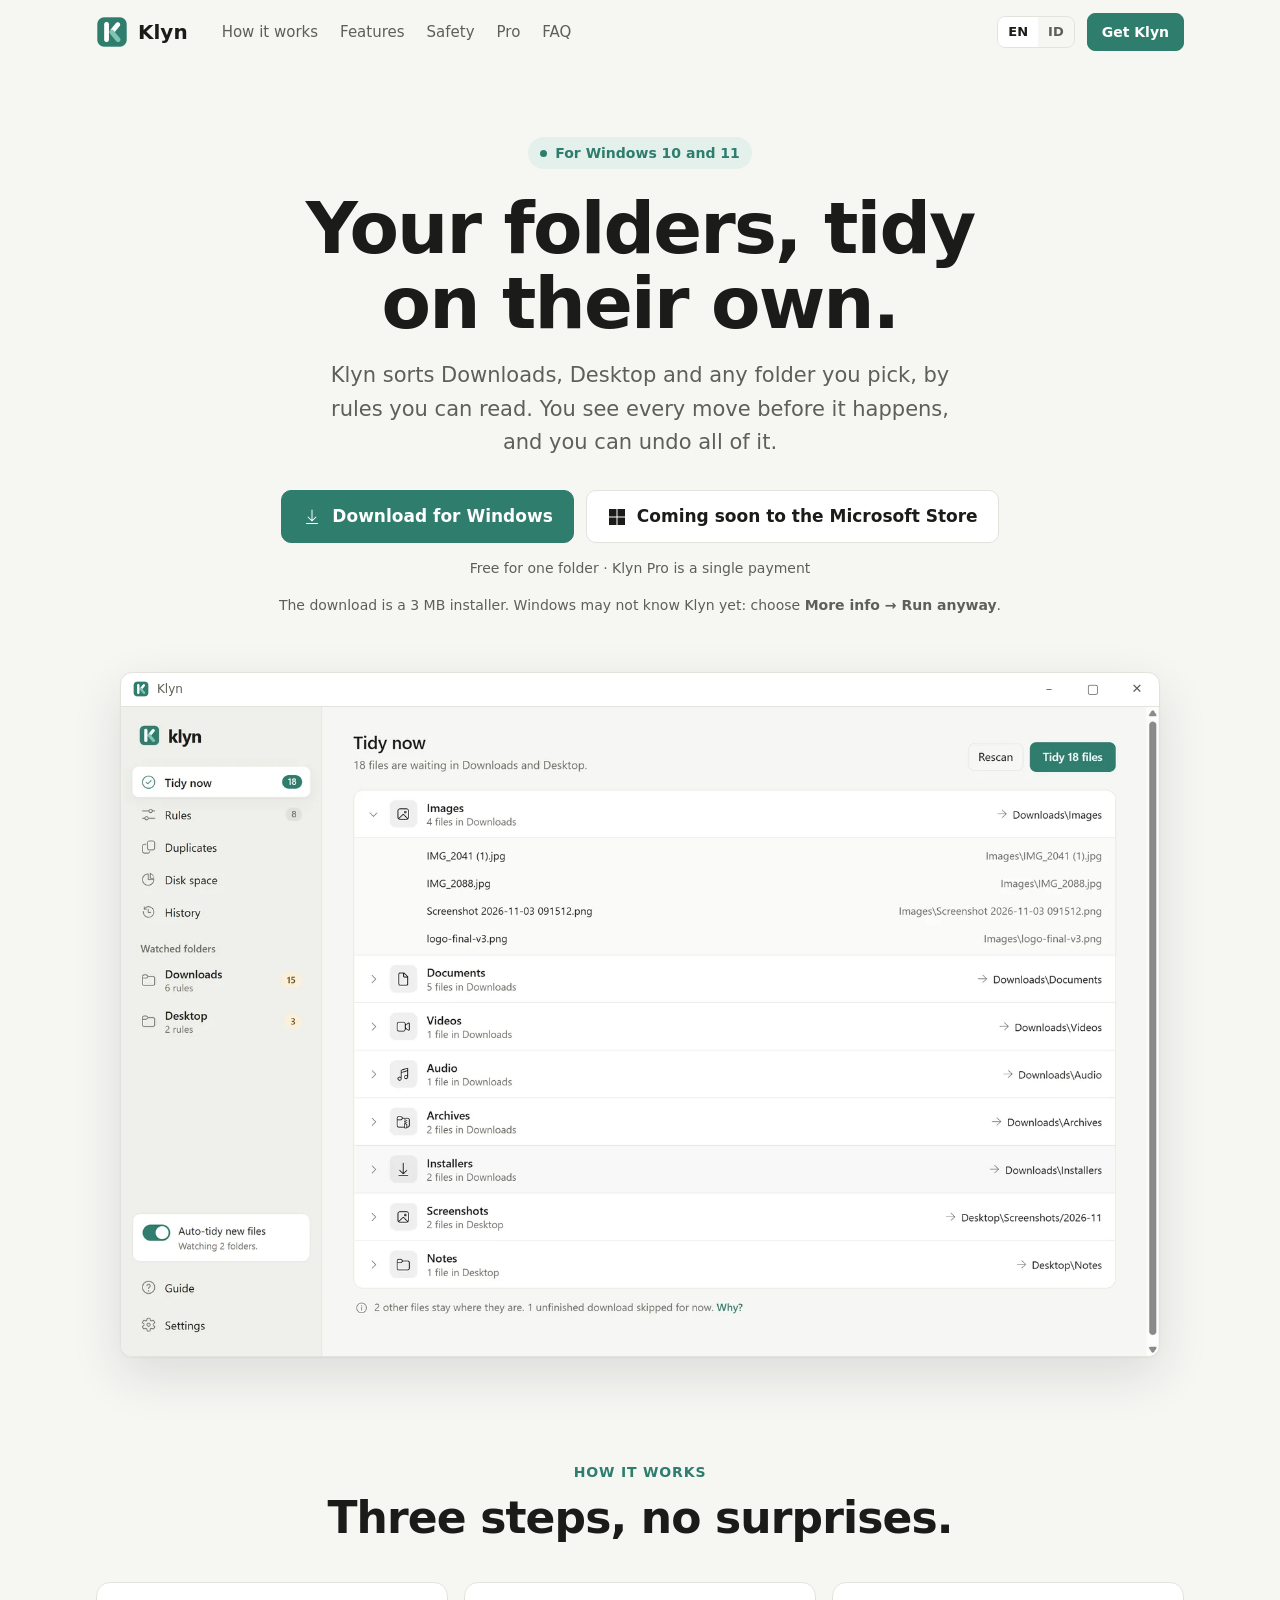
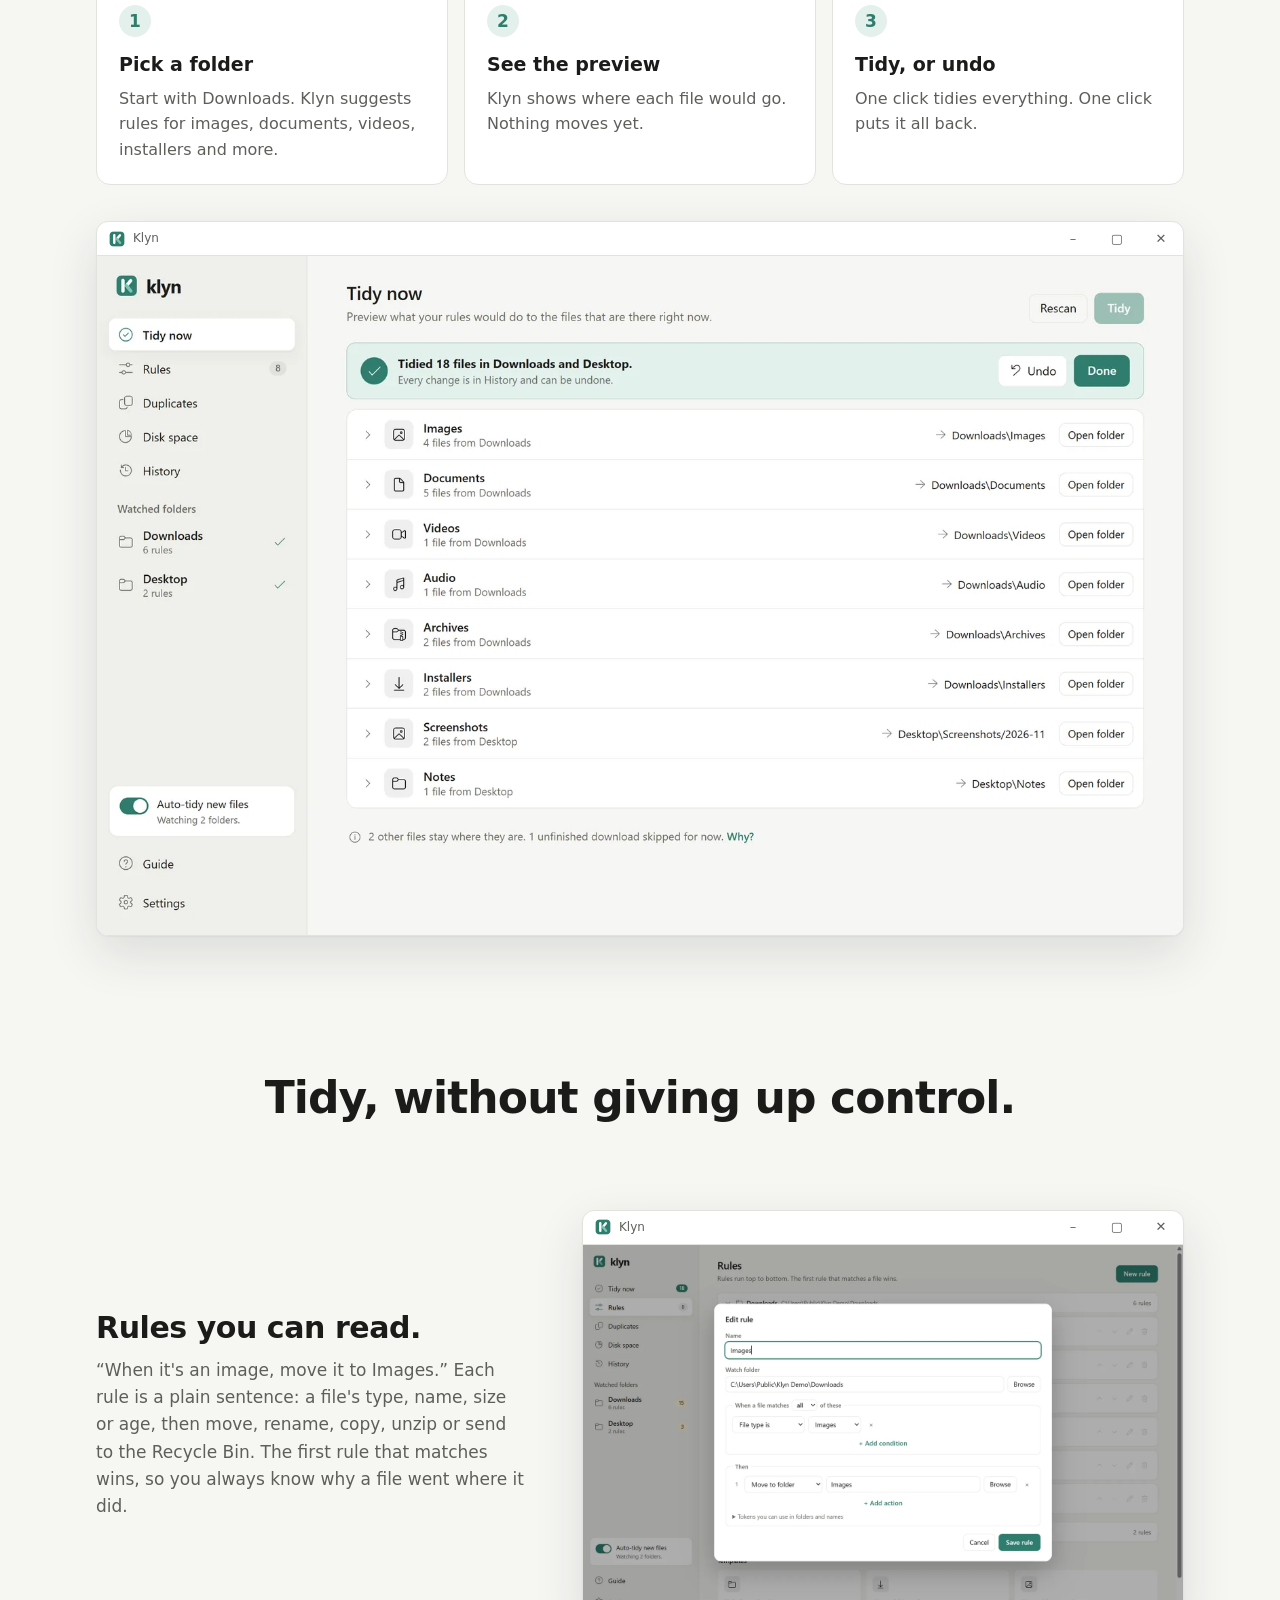
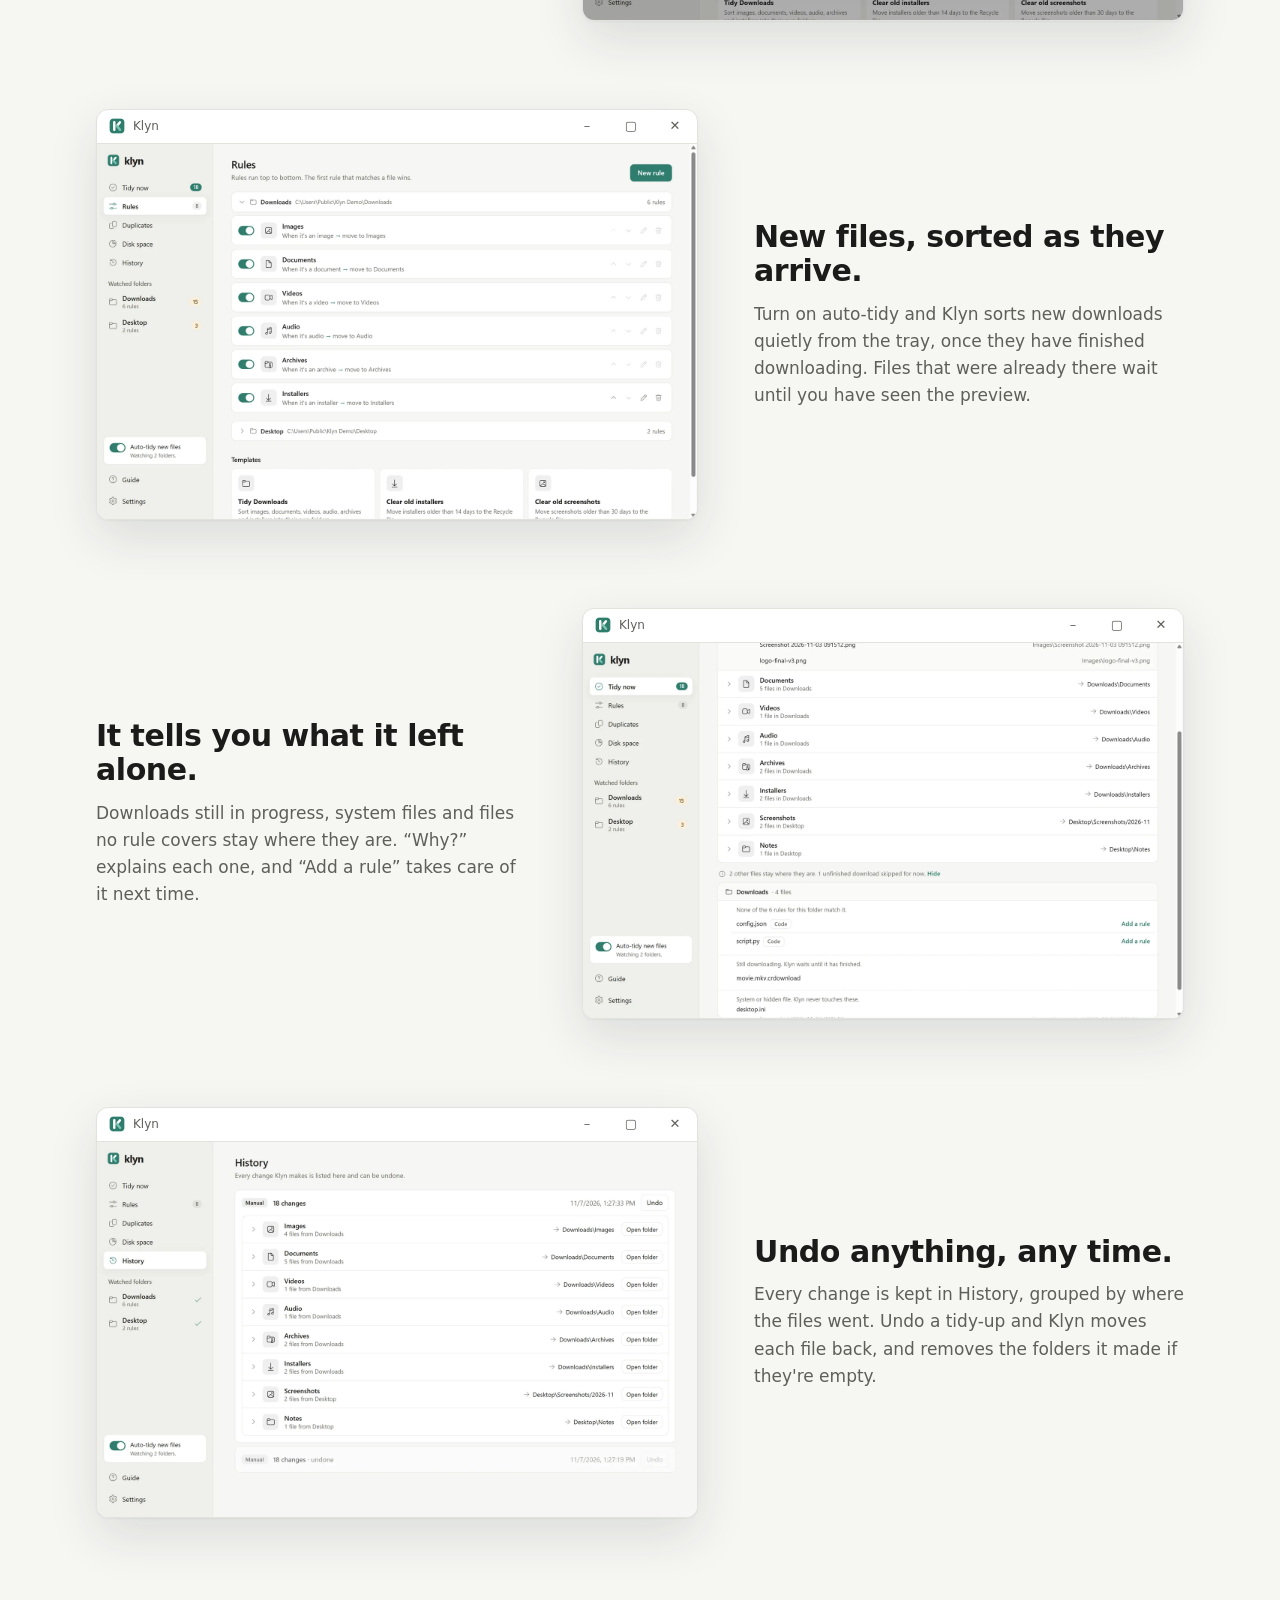
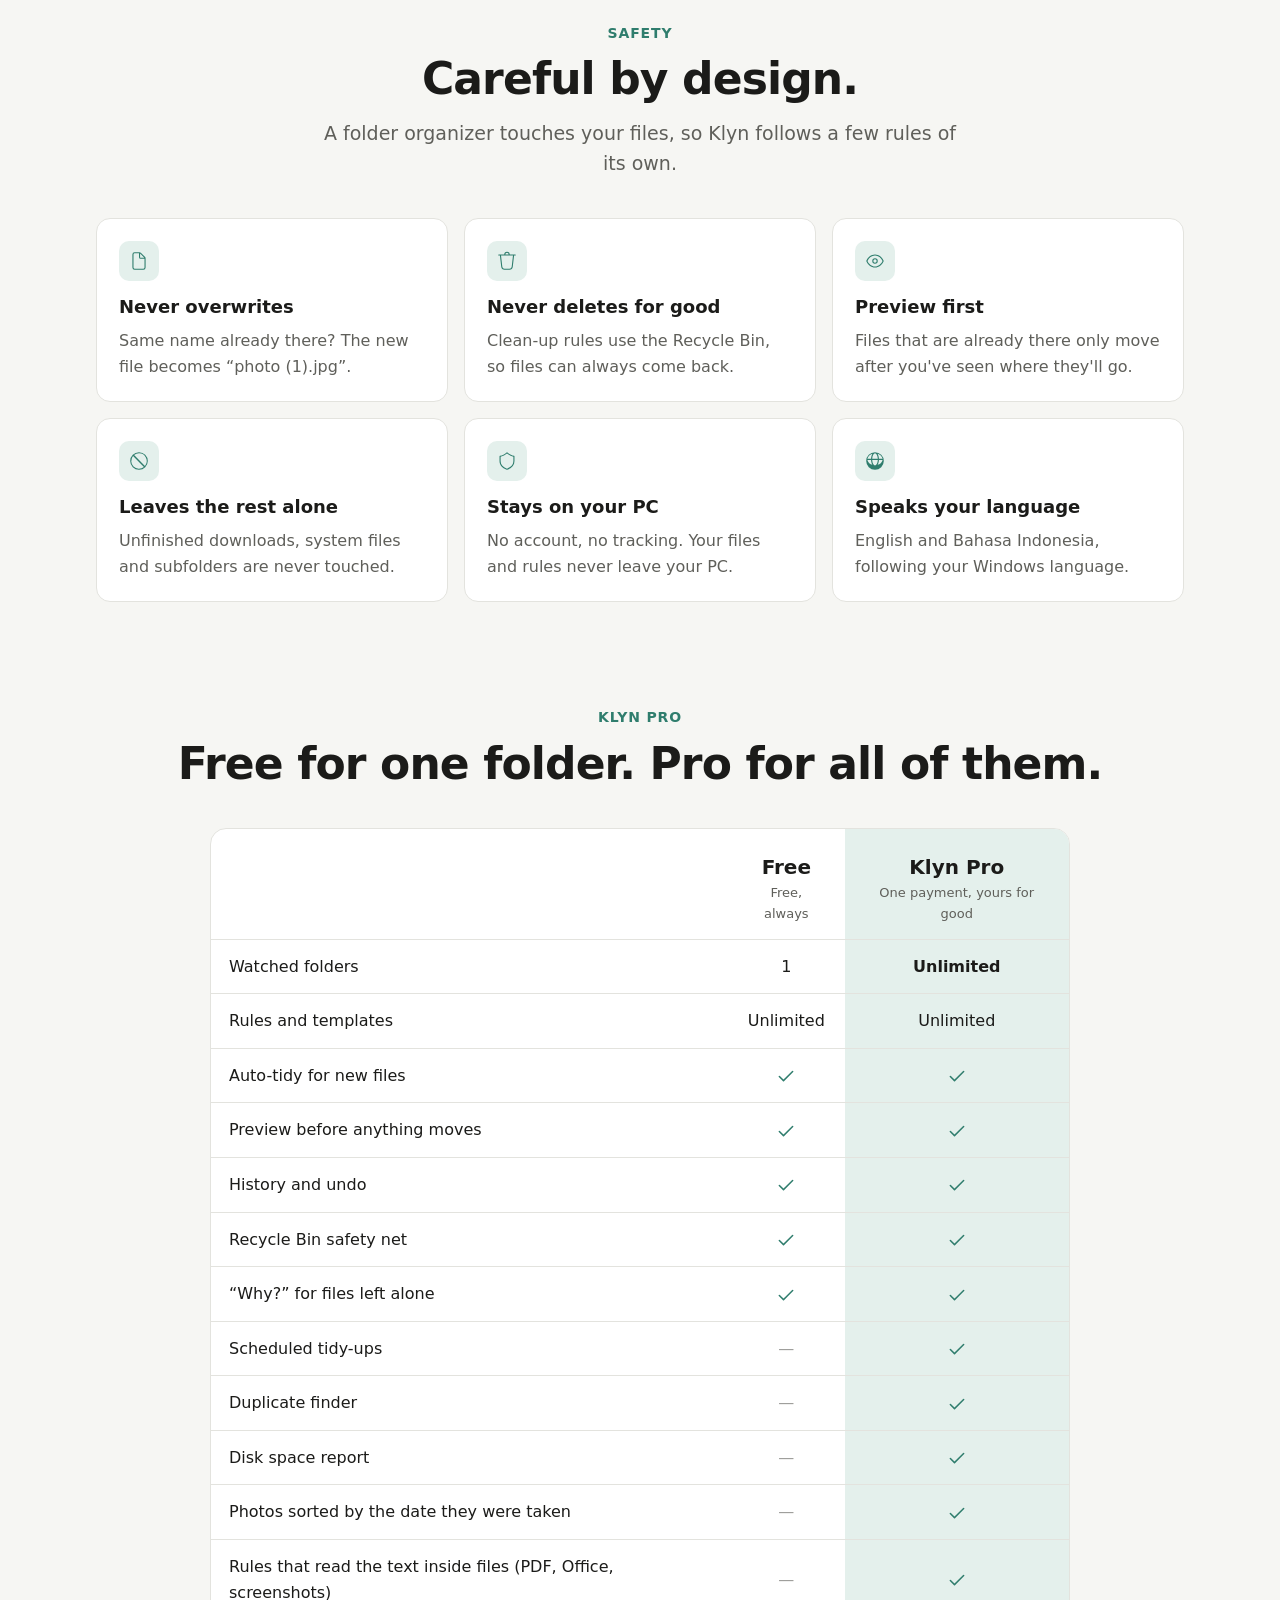
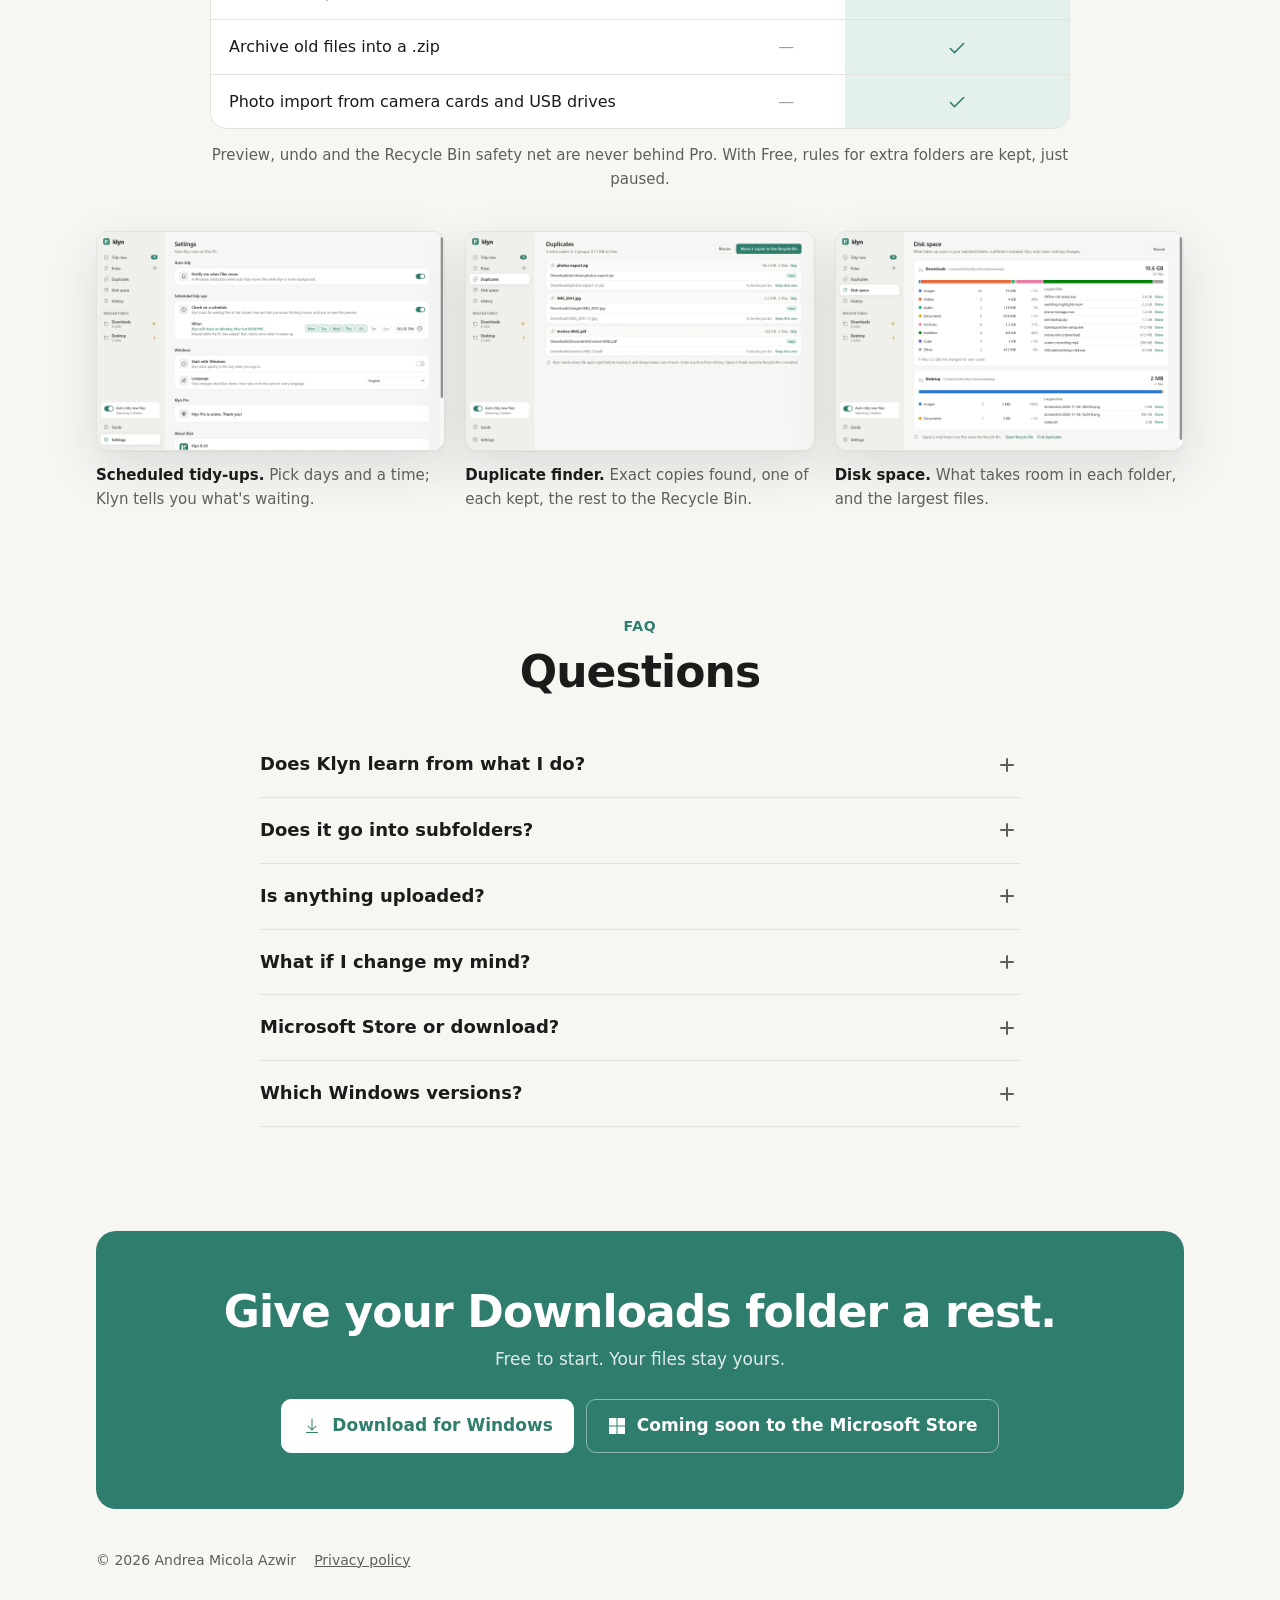
==== index.html @ 1805a979 "Site: Get Klyn lands with the download buttons in view" ====
<!doctype html>
<html lang="en">
<head>
<meta charset="utf-8">
<meta name="viewport" content="width=device-width, initial-scale=1">
<title>Klyn – Folder Organizer for Windows</title>
<meta name="description" content="Klyn keeps your folders tidy, automatically: rules you can read, a preview before anything moves, and undo for everything. For Windows 10 and 11.">
<meta property="og:title" content="Klyn – Folder Organizer for Windows">
<meta property="og:description" content="Your folders, tidy on their own. Rules you can read, a preview first, undo for everything.">
<meta property="og:image" content="img/en-tidy.webp">
<link rel="icon" href="klyn.png">
<style>
  :root {
    --bg: #f6f6f3;
    --panel: #ffffff;
    --ink: #1b1b19;
    --muted: #5f5f5a;
    --line: #e3e3de;
    --accent: #2f7d6d;
    --accent-ink: #ffffff;
    --mint: #7fc3b2;
    --soft: #e4f0ec;
    --shadow: 0 1px 2px rgba(0, 0, 0, 0.04), 0 18px 50px rgba(30, 50, 45, 0.12);
    color-scheme: light dark;
  }
  @media (prefers-color-scheme: dark) {
    :root {
      --bg: #161615;
      --panel: #1f1f1e;
      --ink: #ededea;
      --muted: #a3a39c;
      --line: #33332f;
      --accent: #7fc3b2;
      --accent-ink: #10201c;
      --soft: #1f2e2a;
      --shadow: 0 1px 2px rgba(0, 0, 0, 0.3), 0 18px 50px rgba(0, 0, 0, 0.45);
    }
  }
  * { box-sizing: border-box; }
  html { scroll-behavior: smooth; }
  @media (prefers-reduced-motion: reduce) { html { scroll-behavior: auto; } }
  body {
    margin: 0;
    background: var(--bg);
    color: var(--ink);
    font: 17px/1.6 "Segoe UI Variable Text", "Segoe UI", system-ui, -apple-system, sans-serif;
    -webkit-font-smoothing: antialiased;
  }
  a { color: var(--accent); }
  img { display: block; max-width: 100%; height: auto; }
  .wrap { max-width: 1120px; margin: 0 auto; padding: 0 16px; }

  /* Language: every text exists in both; the html class picks one. */
  html.lang-id .en, html:not(.lang-id) .id { display: none !important; }

  /* Nav */
  header.top {
    position: sticky;
    top: 0;
    z-index: 10;
    background: color-mix(in srgb, var(--bg) 88%, transparent);
    backdrop-filter: blur(12px);
    border-bottom: 1px solid transparent;
  }
  header.top.scrolled { border-bottom-color: var(--line); }
  .bar { display: flex; align-items: center; gap: 22px; height: 64px; }
  .brand { display: flex; align-items: center; gap: 10px; color: var(--ink); text-decoration: none; font-weight: 700; font-size: 20px; }
  .brand img { width: 32px; height: 32px; border-radius: 8px; }
  .links { display: flex; gap: 22px; margin-left: 12px; font-size: 15px; }
  .links a { color: var(--muted); text-decoration: none; }
  .links a:hover { color: var(--ink); }
  .links a[aria-current="true"] { color: var(--ink); font-weight: 600; }
  .bar-end { margin-left: auto; display: flex; align-items: center; gap: 12px; }
  .lang { display: flex; border: 1px solid var(--line); border-radius: 8px; overflow: hidden; }
  .lang button {
    border: 0;
    background: transparent;
    color: var(--muted);
    font: inherit;
    font-size: 13px;
    font-weight: 600;
    padding: 5px 10px;
    cursor: pointer;
  }
  .lang button[aria-pressed="true"] { background: var(--panel); color: var(--ink); }
  @media (max-width: 760px) { .links { display: none; } }

  /* Buttons */
  .btn {
    display: inline-flex;
    align-items: center;
    gap: 10px;
    padding: 12px 20px;
    border-radius: 10px;
    border: 1px solid var(--line);
    background: var(--panel);
    color: var(--ink);
    font: inherit;
    font-weight: 600;
    text-decoration: none;
    cursor: pointer;
  }
  .btn.primary { background: var(--accent); border-color: var(--accent); color: var(--accent-ink); }
  .btn.small { padding: 7px 14px; font-size: 14px; border-radius: 8px; }
  .btn.soon { cursor: default; }
  .btn svg { width: 20px; height: 20px; flex: none; }

  /* Hero */
  .hero { text-align: center; padding: 72px 0 0; }
  .badge {
    display: inline-flex;
    align-items: center;
    gap: 8px;
    padding: 5px 12px;
    border-radius: 999px;
    background: var(--soft);
    color: var(--accent);
    font-size: 14px;
    font-weight: 600;
  }
  .badge::before { content: ""; width: 7px; height: 7px; border-radius: 50%; background: currentColor; }
  h1 {
    font-size: clamp(40px, 6.4vw, 72px);
    line-height: 1.04;
    letter-spacing: -0.025em;
    margin: 22px auto 18px;
    max-width: 14ch;
  }
  .lead { font-size: clamp(18px, 2vw, 21px); color: var(--muted); max-width: 640px; margin: 0 auto 30px; }
  .cta { display: flex; gap: 12px; justify-content: center; flex-wrap: wrap; }
  .fine { margin-top: 14px; font-size: 14px; color: var(--muted); }
  .hero-shot { margin: 56px auto 0; max-width: 1040px; }

  /* A Windows 11 window around each screenshot */
  .win {
    border-radius: 12px;
    overflow: hidden;
    background: var(--panel);
    border: 1px solid var(--line);
    box-shadow: var(--shadow);
  }
  .win-bar {
    display: flex;
    align-items: center;
    gap: 8px;
    height: 34px;
    padding: 0 0 0 12px;
    font-size: 12px;
    color: var(--muted);
    border-bottom: 1px solid var(--line);
  }
  .win-bar img { width: 16px; height: 16px; border-radius: 4px; }
  .win-bar .ctl { margin-left: auto; display: flex; }
  .win-bar .ctl span { width: 44px; text-align: center; font-size: 13px; }

  /* Sections */
  /* A nav link lands with the section's heading just under the sticky bar
     (64px bar + 32px air - 104px top padding). */
  section { padding: 104px 0 0; scroll-margin-top: -8px; }
  .kicker { color: var(--accent); font-weight: 700; font-size: 14px; letter-spacing: 0.06em; text-transform: uppercase; }
  h2 { font-size: clamp(30px, 4vw, 44px); line-height: 1.12; letter-spacing: -0.02em; margin: 10px 0 14px; }
  .center { text-align: center; }
  .center .sub { margin-left: auto; margin-right: auto; }
  .sub { color: var(--muted); font-size: 19px; max-width: 640px; margin: 0; }

  .steps { display: grid; grid-template-columns: repeat(3, 1fr); gap: 16px; margin: 40px 0 36px; }
  .step { background: var(--panel); border: 1px solid var(--line); border-radius: 14px; padding: 22px; }
  .step b { display: block; font-size: 19px; margin: 12px 0 6px; }
  .step p { margin: 0; color: var(--muted); font-size: 16px; }
  .num {
    display: grid;
    place-items: center;
    width: 32px;
    height: 32px;
    border-radius: 50%;
    background: var(--soft);
    color: var(--accent);
    font-weight: 700;
  }

  .row { display: grid; grid-template-columns: 5fr 7fr; gap: 56px; align-items: center; margin-top: 88px; }
  .row.flip { grid-template-columns: 7fr 5fr; }
  .row.flip .text { order: 2; }
  .row h3 { font-size: 30px; line-height: 1.15; letter-spacing: -0.015em; margin: 0 0 12px; }
  .row p { color: var(--muted); margin: 0; }
  @media (max-width: 900px) {
    .steps { grid-template-columns: 1fr; }
    .row, .row.flip { grid-template-columns: 1fr; gap: 28px; margin-top: 64px; }
    .row.flip .text { order: 0; }
  }

  .grid { display: grid; grid-template-columns: repeat(3, 1fr); gap: 16px; margin-top: 40px; }
  .card { background: var(--panel); border: 1px solid var(--line); border-radius: 14px; padding: 22px; }
  .card b { display: block; font-size: 18px; margin: 12px 0 6px; }
  .card p { margin: 0; color: var(--muted); font-size: 16px; }
  .icon {
    display: grid;
    place-items: center;
    width: 40px;
    height: 40px;
    border-radius: 10px;
    background: var(--soft);
    color: var(--accent);
  }
  .icon svg { width: 22px; height: 22px; }
  @media (max-width: 900px) { .grid { grid-template-columns: 1fr 1fr; } }
  @media (max-width: 600px) { .grid { grid-template-columns: 1fr; } }

  /* Free vs Pro */
  .compare-wrap { max-width: 860px; margin: 40px auto 0; background: var(--panel); border: 1px solid var(--line); border-radius: 16px; overflow-x: auto; }
  .compare { width: 100%; border-collapse: collapse; font-size: 16px; }
  .compare th, .compare td { padding: 14px 18px; text-align: center; border-bottom: 1px solid var(--line); }
  .compare tbody tr:last-child th, .compare tbody tr:last-child td { border-bottom: 0; }
  .compare th[scope="row"] { text-align: left; font-weight: 500; }
  .compare thead th { vertical-align: bottom; padding-top: 22px; }
  .compare .plan-name { display: block; font-size: 20px; font-weight: 700; }
  .compare .plan-price { display: block; font-size: 13px; font-weight: 400; color: var(--muted); }
  .compare .pro-col { background: var(--soft); }
  .compare .yes { display: inline-block; width: 20px; height: 20px; vertical-align: middle; background: var(--accent); -webkit-mask: url("data:image/svg+xml,%3Csvg xmlns='http://www.w3.org/2000/svg' viewBox='0 0 20 20'%3E%3Cpath d='M7.5 13.6 3.9 10a.75.75 0 1 0-1.06 1.06l4.13 4.13a.75.75 0 0 0 1.06 0l9.13-9.13a.75.75 0 1 0-1.06-1.06z'/%3E%3C/svg%3E") center / contain no-repeat; mask: url("data:image/svg+xml,%3Csvg xmlns='http://www.w3.org/2000/svg' viewBox='0 0 20 20'%3E%3Cpath d='M7.5 13.6 3.9 10a.75.75 0 1 0-1.06 1.06l4.13 4.13a.75.75 0 0 0 1.06 0l9.13-9.13a.75.75 0 1 0-1.06-1.06z'/%3E%3C/svg%3E") center / contain no-repeat; }
  .compare .no { color: var(--muted); opacity: 0.6; }
  .compare-note { max-width: 860px; margin: 14px auto 0; color: var(--muted); font-size: 15px; }
  @media (max-width: 600px) {
    .compare th, .compare td { padding: 12px 10px; font-size: 14px; }
    .compare .plan-name { font-size: 17px; }
  }
  .shots { display: grid; grid-template-columns: repeat(3, 1fr); gap: 20px; margin-top: 40px; }
  .shots figure { margin: 0; }
  .shots figcaption { margin-top: 12px; font-size: 15px; color: var(--muted); }
  .shots figcaption b { color: var(--ink); }
  @media (max-width: 900px) { .shots { grid-template-columns: 1fr; } }

  /* Scroll reveal: only when JS runs and motion is welcome (the script adds .reveal). */
  .reveal { opacity: 0; transform: translateY(28px); transition: opacity 0.7s cubic-bezier(0.2, 0.7, 0.2, 1), transform 0.7s cubic-bezier(0.2, 0.7, 0.2, 1); }
  .reveal.in { opacity: 1; transform: none; }

  /* FAQ */
  .faq { max-width: 760px; margin: 36px auto 0; }
  .faq details { border-bottom: 1px solid var(--line); padding: 18px 0; }
  .faq summary { position: relative; cursor: pointer; font-weight: 600; font-size: 18px; list-style: none; padding-right: 40px; }
  .faq summary::-webkit-details-marker { display: none; }
  /* A plus whose upright bar turns flat into a minus. */
  .faq summary::before, .faq summary::after {
    content: "";
    position: absolute;
    right: 6px;
    top: 50%;
    width: 14px;
    height: 2px;
    margin-top: -1px;
    border-radius: 1px;
    background: var(--muted);
    transition: transform 0.3s cubic-bezier(0.2, 0.7, 0.2, 1);
  }
  .faq summary::before { transform: rotate(90deg); }
  .faq details[open] summary::before { transform: rotate(0deg); }
  .faq .answer { overflow: hidden; }
  .faq p { margin: 0; padding-top: 10px; color: var(--muted); }

  .end {
    margin-top: 104px;
    padding: 56px 24px;
    border-radius: 20px;
    background: var(--accent);
    color: var(--accent-ink);
    text-align: center;
  }
  .end h2 { margin: 0 0 10px; }
  .end p { margin: 0 0 26px; opacity: 0.85; }
  .end .btn { background: transparent; color: var(--accent-ink); border-color: color-mix(in srgb, var(--accent-ink) 45%, transparent); }
  .end .btn.primary { background: var(--accent-ink); color: var(--accent); border-color: var(--accent-ink); }
  .dl-note { margin-top: 4px; }
  /* "Get Klyn" lands with the buttons well below the sticky bar and the
     sentence above them still in view. */
  #get { scroll-margin-top: 200px; }
  @media (max-width: 600px) { .cta .btn { width: 100%; justify-content: center; } }
  footer { padding: 40px 0 48px; color: var(--muted); font-size: 14px; display: flex; gap: 18px; flex-wrap: wrap; }
  footer a { color: var(--muted); }
</style>
</head>
<body>

<header class="top" id="top">
  <div class="wrap bar">
    <a class="brand" href="#"><img src="klyn.png" alt="">Klyn</a>
    <nav class="links">
      <a href="#how"><span class="en">How it works</span><span class="id">Cara kerja</span></a>
      <a href="#features"><span class="en">Features</span><span class="id">Fitur</span></a>
      <a href="#safe"><span class="en">Safety</span><span class="id">Keamanan</span></a>
      <a href="#pro">Pro</a>
      <a href="#faq">FAQ</a>
    </nav>
    <div class="bar-end">
      <div class="lang" role="group" aria-label="Language">
        <button type="button" data-lang="en">EN</button>
        <button type="button" data-lang="id">ID</button>
      </div>
      <a class="btn primary small store-link" href="#get">
        <span class="en">Get Klyn</span><span class="id">Dapatkan Klyn</span>
      </a>
    </div>
  </div>
</header>

<main class="wrap">
  <div class="hero">
    <span class="badge"><span class="en">For Windows 10 and 11</span><span class="id">Untuk Windows 10 dan 11</span></span>
    <h1><span class="en">Your folders, tidy on their own.</span><span class="id">Folder rapi dengan sendirinya.</span></h1>
    <p class="lead">
      <span class="en">Klyn sorts Downloads, Desktop and any folder you pick, by rules you can read. You see every move before it happens, and you can undo all of it.</span>
      <span class="id">Klyn merapikan Downloads, Desktop, dan folder apa pun yang kamu pilih, dengan aturan yang bisa kamu baca. Kamu melihat setiap perpindahan sebelum terjadi, dan semuanya bisa diurungkan.</span>
    </p>
    <div class="cta" id="get">
      <a class="btn primary store-btn" href="https://apps.microsoft.com/detail/9PPMQGCJ0SMV">
        <svg viewBox="0 0 20 20" fill="currentColor" aria-hidden="true"><path d="M2 2h7.5v7.5H2zm8.5 0H18v7.5h-7.5zM2 10.5h7.5V18H2zm8.5 0H18V18h-7.5z"/></svg>
        <span class="live-text"><span class="en">Get it from the Microsoft Store</span><span class="id">Dapatkan di Microsoft Store</span></span>
        <span class="soon-text"><span class="en">Coming soon to the Microsoft Store</span><span class="id">Segera hadir di Microsoft Store</span></span>
      </a>
      <a class="btn dl-btn" href="https://github.com/kangkungmozzarella/kangkungmozzarella.github.io/releases/latest/download/Klyn-Setup-x64.exe">
        <svg viewBox="0 0 20 20" fill="currentColor" aria-hidden="true"><path d="M10 2.5a.5.5 0 0 1 .5.5v9.79l3.15-3.14a.5.5 0 0 1 .7.7l-4 4a.5.5 0 0 1-.7 0l-4-4a.5.5 0 0 1 .7-.7l3.15 3.14V3a.5.5 0 0 1 .5-.5M4.5 16a.5.5 0 0 0 0 1h11a.5.5 0 0 0 0-1z"/></svg>
        <span class="en">Download for Windows</span><span class="id">Download untuk Windows</span>
      </a>
    </div>
    <p class="fine"><span class="en">Free for one folder · Klyn Pro is a single payment</span><span class="id">Gratis untuk satu folder · Klyn Pro cukup sekali bayar</span></p>
    <p class="fine dl-note"><span class="en">The download is a 3 MB installer. Windows may not know Klyn yet: choose <b>More info → Run anyway</b>.</span><span class="id">Download-nya installer 3 MB. Windows mungkin belum mengenal Klyn: pilih <b>More info → Run anyway</b>.</span></p>
    <div class="hero-shot win">
      <div class="win-bar" aria-hidden="true"><img src="klyn.png" alt="">Klyn<span class="ctl"><span>–</span><span>▢</span><span>✕</span></span></div>
      <img data-shot="tidy" data-dark="1" src="img/en-tidy.webp" width="1600" height="1000" alt="Klyn's Tidy now page: 18 files in Downloads and Desktop grouped into Images, Documents, Videos and more, each with where it will go.">
    </div>
  </div>

  <section id="how" class="center">
    <div class="kicker"><span class="en">How it works</span><span class="id">Cara kerja</span></div>
    <h2><span class="en">Three steps, no surprises.</span><span class="id">Tiga langkah, tanpa kejutan.</span></h2>
    <div class="steps" style="text-align:left">
      <div class="step"><span class="num">1</span>
        <b><span class="en">Pick a folder</span><span class="id">Pilih folder</span></b>
        <p><span class="en">Start with Downloads. Klyn suggests rules for images, documents, videos, installers and more.</span><span class="id">Mulai dari Downloads. Klyn menyarankan aturan untuk gambar, dokumen, video, installer, dan lainnya.</span></p>
      </div>
      <div class="step"><span class="num">2</span>
        <b><span class="en">See the preview</span><span class="id">Lihat pratinjau</span></b>
        <p><span class="en">Klyn shows where each file would go. Nothing moves yet.</span><span class="id">Klyn menunjukkan ke mana setiap file akan pindah. Belum ada yang bergerak.</span></p>
      </div>
      <div class="step"><span class="num">3</span>
        <b><span class="en">Tidy, or undo</span><span class="id">Rapikan, atau urungkan</span></b>
        <p><span class="en">One click tidies everything. One click puts it all back.</span><span class="id">Sekali klik semuanya rapi. Sekali klik semuanya kembali.</span></p>
      </div>
    </div>
    <div class="win">
      <div class="win-bar" aria-hidden="true"><img src="klyn.png" alt="">Klyn<span class="ctl"><span>–</span><span>▢</span><span>✕</span></span></div>
      <img data-shot="done" src="img/en-done.webp" width="1600" height="1000" loading="lazy" alt="After tidying: Tidied 18 files in Downloads and Desktop, with Undo and Open folder buttons.">
    </div>
  </section>

  <section id="features">
    <div class="center">
      <div class="kicker"><span class="en">Features</span><span class="id">Fitur</span></div>
      <h2><span class="en">Tidy, without giving up control.</span><span class="id">Rapi, tanpa kehilangan kendali.</span></h2>
    </div>

    <div class="row">
      <div class="text">
        <h3><span class="en">Rules you can read.</span><span class="id">Aturan yang bisa dibaca.</span></h3>
        <p><span class="en">“When it's an image, move it to Images.” Each rule is a plain sentence: a file's type, name, size or age, then move, rename, copy, unzip or send to the Recycle Bin. The first rule that matches wins, so you always know why a file went where it did.</span><span class="id">“Kalau gambar, pindahkan ke Images.” Setiap aturan berupa kalimat biasa: jenis, nama, ukuran, atau umur file, lalu pindahkan, ganti nama, salin, ekstrak, atau buang ke Recycle Bin. Aturan pertama yang cocok yang dipakai, jadi kamu selalu tahu kenapa sebuah file pindah ke sana.</span></p>
      </div>
      <div class="win">
        <div class="win-bar" aria-hidden="true"><img src="klyn.png" alt="">Klyn<span class="ctl"><span>–</span><span>▢</span><span>✕</span></span></div>
        <img data-shot="editor" src="img/en-editor.webp" width="1600" height="1000" loading="lazy" alt="The rule editor: when a file matches all of these, file type is Images, then move to folder Images.">
      </div>
    </div>

    <div class="row flip">
      <div class="text">
        <h3><span class="en">New files, sorted as they arrive.</span><span class="id">File baru langsung dirapikan.</span></h3>
        <p><span class="en">Turn on auto-tidy and Klyn sorts new downloads quietly from the tray, once they have finished downloading. Files that were already there wait until you have seen the preview.</span><span class="id">Nyalakan rapikan otomatis, dan Klyn diam-diam merapikan unduhan baru dari tray, setelah unduhannya selesai. File yang sudah ada sebelumnya menunggu sampai kamu melihat pratinjaunya.</span></p>
      </div>
      <div class="win">
        <div class="win-bar" aria-hidden="true"><img src="klyn.png" alt="">Klyn<span class="ctl"><span>–</span><span>▢</span><span>✕</span></span></div>
        <img data-shot="rules" src="img/en-rules.webp" width="1600" height="1000" loading="lazy" alt="The Rules page: rules for Downloads, each with an on/off switch, and auto-tidy switched on in the sidebar.">
      </div>
    </div>

    <div class="row">
      <div class="text">
        <h3><span class="en">It tells you what it left alone.</span><span class="id">Klyn bilang apa yang dibiarkannya.</span></h3>
        <p><span class="en">Downloads still in progress, system files and files no rule covers stay where they are. “Why?” explains each one, and “Add a rule” takes care of it next time.</span><span class="id">Unduhan yang belum selesai, file sistem, dan file yang tidak dicakup aturan tetap di tempatnya. “Kenapa?” menjelaskan satu per satu, dan “Tambah aturan” mengurusnya lain kali.</span></p>
      </div>
      <div class="win">
        <div class="win-bar" aria-hidden="true"><img src="klyn.png" alt="">Klyn<span class="ctl"><span>–</span><span>▢</span><span>✕</span></span></div>
        <img data-shot="why" src="img/en-why.webp" width="1600" height="1000" loading="lazy" alt="The Why? list: script.py and config.json match no rule, a download is still in progress, desktop.ini is a system file.">
      </div>
    </div>

    <div class="row flip">
      <div class="text">
        <h3><span class="en">Undo anything, any time.</span><span class="id">Urungkan apa pun, kapan pun.</span></h3>
        <p><span class="en">Every change is kept in History, grouped by where the files went. Undo a tidy-up and Klyn moves each file back, and removes the folders it made if they're empty.</span><span class="id">Setiap perubahan tercatat di Riwayat, dikelompokkan menurut tujuannya. Urungkan satu sesi rapikan, dan Klyn mengembalikan setiap file, lalu menghapus folder buatannya kalau kosong.</span></p>
      </div>
      <div class="win">
        <div class="win-bar" aria-hidden="true"><img src="klyn.png" alt="">Klyn<span class="ctl"><span>–</span><span>▢</span><span>✕</span></span></div>
        <img data-shot="history" src="img/en-history.webp" width="1600" height="1000" loading="lazy" alt="History: a manual tidy-up of 18 changes with an Undo button, grouped by destination folder.">
      </div>
    </div>
  </section>

  <section id="safe" class="center">
    <div class="kicker"><span class="en">Safety</span><span class="id">Keamanan</span></div>
    <h2><span class="en">Careful by design.</span><span class="id">Hati-hati sejak awal.</span></h2>
    <p class="sub"><span class="en">A folder organizer touches your files, so Klyn follows a few rules of its own.</span><span class="id">Pengatur folder menyentuh file-mu, jadi Klyn punya beberapa aturan untuk dirinya sendiri.</span></p>
    <div class="grid" style="text-align:left">
      <div class="card"><span class="icon"><svg viewBox="0 0 20 20" fill="currentColor"><path d="M6 2a2 2 0 0 0-2 2v12a2 2 0 0 0 2 2h8a2 2 0 0 0 2-2V7.41a1.5 1.5 0 0 0-.44-1.06l-3.91-3.91A1.5 1.5 0 0 0 10.59 2zm0 1h4v3.5A1.5 1.5 0 0 0 11.5 8H15v8a1 1 0 0 1-1 1H6a1 1 0 0 1-1-1V4a1 1 0 0 1 1-1m5 .2L14.8 7h-3.3a.5.5 0 0 1-.5-.5z"/></svg></span>
        <b><span class="en">Never overwrites</span><span class="id">Tidak pernah menimpa</span></b>
        <p><span class="en">Same name already there? The new file becomes “photo (1).jpg”.</span><span class="id">Sudah ada file bernama sama? File baru jadi “photo (1).jpg”.</span></p></div>
      <div class="card"><span class="icon"><svg viewBox="0 0 20 20" fill="currentColor"><path d="M8.5 4h3a1.5 1.5 0 0 0-3 0m-1 0a2.5 2.5 0 0 1 5 0h5a.5.5 0 0 1 0 1h-1.05l-1.2 10.34A3 3 0 0 1 12.27 18H7.73a3 3 0 0 1-2.98-2.66L3.55 5H2.5a.5.5 0 0 1 0-1zM5.74 15.23A2 2 0 0 0 7.73 17h4.54a2 2 0 0 0 1.99-1.77L15.44 5H4.56z"/></svg></span>
        <b><span class="en">Never deletes for good</span><span class="id">Tidak pernah menghapus permanen</span></b>
        <p><span class="en">Clean-up rules use the Recycle Bin, so files can always come back.</span><span class="id">Aturan pembersih memakai Recycle Bin, jadi file selalu bisa kembali.</span></p></div>
      <div class="card"><span class="icon"><svg viewBox="0 0 20 20" fill="currentColor"><path d="M10 7.5a2.5 2.5 0 1 0 0 5 2.5 2.5 0 0 0 0-5m-1.5 2.5a1.5 1.5 0 1 1 3 0 1.5 1.5 0 0 1-3 0M10 4c-3.6 0-6.5 2.6-7.86 5.73a.7.7 0 0 0 0 .54C3.5 13.4 6.4 16 10 16s6.5-2.6 7.86-5.73a.7.7 0 0 0 0-.54C16.5 6.6 13.6 4 10 4m0 11c-3.04 0-5.54-2.15-6.83-5C4.46 7.15 6.96 5 10 5s5.54 2.15 6.83 5c-1.29 2.85-3.8 5-6.83 5"/></svg></span>
        <b><span class="en">Preview first</span><span class="id">Pratinjau dulu</span></b>
        <p><span class="en">Files that are already there only move after you've seen where they'll go.</span><span class="id">File yang sudah ada baru pindah setelah kamu melihat tujuannya.</span></p></div>
      <div class="card"><span class="icon"><svg viewBox="0 0 20 20" fill="currentColor"><path d="M10 2a8 8 0 1 0 0 16 8 8 0 0 0 0-16m0 1a7 7 0 0 1 5.39 11.46L5.54 4.6A6.97 6.97 0 0 1 10 3M4.6 5.54l9.86 9.86A7 7 0 0 1 4.6 5.54"/></svg></span>
        <b><span class="en">Leaves the rest alone</span><span class="id">Yang lain dibiarkan</span></b>
        <p><span class="en">Unfinished downloads, system files and subfolders are never touched.</span><span class="id">Unduhan yang belum selesai, file sistem, dan subfolder tidak pernah disentuh.</span></p></div>
      <div class="card"><span class="icon"><svg viewBox="0 0 20 20" fill="currentColor"><path d="M10 2.04c.12 0 .24.04.33.12 1.88 1.58 3.9 2.6 6.07 3.08a.5.5 0 0 1 .4.49V10c0 3.65-2.25 6.33-6.62 7.97a.5.5 0 0 1-.36 0C5.45 16.33 3.2 13.65 3.2 10V5.73a.5.5 0 0 1 .4-.49c2.17-.48 4.19-1.5 6.07-3.08a.5.5 0 0 1 .33-.12m0 1.13A15 15 0 0 1 4.2 6.12V10c0 3.12 1.86 5.4 5.8 6.96 3.94-1.56 5.8-3.84 5.8-6.96V6.12A15 15 0 0 1 10 3.17"/></svg></span>
        <b><span class="en">Stays on your PC</span><span class="id">Tetap di PC-mu</span></b>
        <p><span class="en">No account, no tracking. Your files and rules never leave your PC.</span><span class="id">Tanpa akun, tanpa pelacakan. File dan aturanmu tidak pernah keluar dari PC.</span></p></div>
      <div class="card"><span class="icon"><svg viewBox="0 0 20 20" fill="currentColor"><path d="M10 2a8 8 0 1 0 0 16 8 8 0 0 0 0-16M7.66 3.5C7 4.6 6.53 6.2 6.42 8H3.06a7 7 0 0 1 4.6-4.5M3.06 9h3.36c.11 1.8.58 3.4 1.24 4.5A7 7 0 0 1 3.06 9m4.37 0h5.14c-.18 2.92-1.43 5-2.57 5S7.61 11.92 7.43 9m0-1C7.61 5.08 8.86 3 10 3s2.39 2.08 2.57 5zm6.15 1h3.36a7 7 0 0 1-4.6 4.5c.66-1.1 1.13-2.7 1.24-4.5m3.36-1h-3.36c-.11-1.8-.58-3.4-1.24-4.5a7 7 0 0 1 4.6 4.5"/></svg></span>
        <b><span class="en">Speaks your language</span><span class="id">Bicara bahasamu</span></b>
        <p><span class="en">English and Bahasa Indonesia, following your Windows language.</span><span class="id">Bahasa Inggris dan Indonesia, mengikuti bahasa Windows-mu.</span></p></div>
    </div>
  </section>

  <section id="pro" class="center">
    <div class="kicker">Klyn Pro</div>
    <h2><span class="en">Free for one folder. Pro for all of them.</span><span class="id">Gratis untuk satu folder. Pro untuk semuanya.</span></h2>
    <div class="compare-wrap" style="text-align:left">
    <table class="compare">
      <thead>
        <tr>
          <td></td>
          <th scope="col"><span class="plan-name"><span class="en">Free</span><span class="id">Gratis</span></span><span class="plan-price"><span class="en">Free, always</span><span class="id">Gratis, selamanya</span></span></th>
          <th scope="col" class="pro-col"><span class="plan-name">Klyn Pro</span><span class="plan-price"><span class="en">One payment, yours for good</span><span class="id">Bayar sekali, milik selamanya</span></span></th>
        </tr>
      </thead>
      <tbody>
        <tr><th scope="row"><span class="en">Watched folders</span><span class="id">Folder yang dipantau</span></th><td>1</td><td class="pro-col"><b><span class="en">Unlimited</span><span class="id">Tanpa batas</span></b></td></tr>
        <tr><th scope="row"><span class="en">Rules and templates</span><span class="id">Aturan dan template</span></th><td><span class="en">Unlimited</span><span class="id">Tanpa batas</span></td><td class="pro-col"><span class="en">Unlimited</span><span class="id">Tanpa batas</span></td></tr>
        <tr><th scope="row"><span class="en">Auto-tidy for new files</span><span class="id">Rapikan otomatis file baru</span></th><td><span class="yes" role="img" aria-label="Included"></span></td><td class="pro-col"><span class="yes" role="img" aria-label="Included"></span></td></tr>
        <tr><th scope="row"><span class="en">Preview before anything moves</span><span class="id">Pratinjau sebelum ada yang pindah</span></th><td><span class="yes" role="img" aria-label="Included"></span></td><td class="pro-col"><span class="yes" role="img" aria-label="Included"></span></td></tr>
        <tr><th scope="row"><span class="en">History and undo</span><span class="id">Riwayat dan urungkan</span></th><td><span class="yes" role="img" aria-label="Included"></span></td><td class="pro-col"><span class="yes" role="img" aria-label="Included"></span></td></tr>
        <tr><th scope="row"><span class="en">Recycle Bin safety net</span><span class="id">Pengaman Recycle Bin</span></th><td><span class="yes" role="img" aria-label="Included"></span></td><td class="pro-col"><span class="yes" role="img" aria-label="Included"></span></td></tr>
        <tr><th scope="row"><span class="en">“Why?” for files left alone</span><span class="id">“Kenapa?” untuk file yang dibiarkan</span></th><td><span class="yes" role="img" aria-label="Included"></span></td><td class="pro-col"><span class="yes" role="img" aria-label="Included"></span></td></tr>
        <tr><th scope="row"><span class="en">Scheduled tidy-ups</span><span class="id">Rapikan terjadwal</span></th><td><span class="no" role="img" aria-label="Not included">—</span></td><td class="pro-col"><span class="yes" role="img" aria-label="Included"></span></td></tr>
        <tr><th scope="row"><span class="en">Duplicate finder</span><span class="id">Pencari duplikat</span></th><td><span class="no" role="img" aria-label="Not included">—</span></td><td class="pro-col"><span class="yes" role="img" aria-label="Included"></span></td></tr>
        <tr><th scope="row"><span class="en">Disk space report</span><span class="id">Laporan ruang disk</span></th><td><span class="no" role="img" aria-label="Not included">—</span></td><td class="pro-col"><span class="yes" role="img" aria-label="Included"></span></td></tr>
        <tr><th scope="row"><span class="en">Photos sorted by the date they were taken</span><span class="id">Foto disusun per tanggal diambil</span></th><td><span class="no" role="img" aria-label="Not included">—</span></td><td class="pro-col"><span class="yes" role="img" aria-label="Included"></span></td></tr>
        <tr><th scope="row"><span class="en">Rules that read the text inside files (PDF, Office, screenshots)</span><span class="id">Aturan yang membaca teks di dalam file (PDF, Office, screenshot)</span></th><td><span class="no" role="img" aria-label="Not included">—</span></td><td class="pro-col"><span class="yes" role="img" aria-label="Included"></span></td></tr>
        <tr><th scope="row"><span class="en">Archive old files into a .zip</span><span class="id">Arsipkan file lama ke .zip</span></th><td><span class="no" role="img" aria-label="Not included">—</span></td><td class="pro-col"><span class="yes" role="img" aria-label="Included"></span></td></tr>
        <tr><th scope="row"><span class="en">Photo import from camera cards and USB drives</span><span class="id">Impor foto dari kartu kamera dan flashdisk</span></th><td><span class="no" role="img" aria-label="Not included">—</span></td><td class="pro-col"><span class="yes" role="img" aria-label="Included"></span></td></tr>
      </tbody>
    </table>
    </div>
    <p class="compare-note"><span class="en">Preview, undo and the Recycle Bin safety net are never behind Pro. With Free, rules for extra folders are kept, just paused.</span><span class="id">Pratinjau, urungkan, dan pengaman Recycle Bin tidak pernah dikunci di Pro. Di versi gratis, aturan untuk folder tambahan tetap disimpan, hanya diistirahatkan.</span></p>
    <div class="shots" style="text-align:left">
      <figure>
        <div class="win"><img data-shot="settings" src="img/en-settings.webp" width="1600" height="1000" loading="lazy" alt="Settings: check on a schedule on weekdays at 6:00 PM."></div>
        <figcaption><b><span class="en">Scheduled tidy-ups.</span><span class="id">Rapikan terjadwal.</span></b> <span class="en">Pick days and a time; Klyn tells you what's waiting.</span><span class="id">Pilih hari dan jam; Klyn memberi tahu apa yang menunggu.</span></figcaption>
      </figure>
      <figure>
        <div class="win"><img data-shot="dupes" src="img/en-dupes.webp" width="1600" height="1000" loading="lazy" alt="Duplicates: three exact copies found, one of each kept, the copies go to the Recycle Bin."></div>
        <figcaption><b><span class="en">Duplicate finder.</span><span class="id">Pencari duplikat.</span></b> <span class="en">Exact copies found, one of each kept, the rest to the Recycle Bin.</span><span class="id">Salinan identik ditemukan, satu disimpan, sisanya ke Recycle Bin.</span></figcaption>
      </figure>
      <figure>
        <div class="win"><img data-shot="storage" src="img/en-storage.webp" width="1600" height="1000" loading="lazy" alt="Disk space: Downloads takes 10.6 GB, shown by file kind with the largest files."></div>
        <figcaption><b><span class="en">Disk space.</span><span class="id">Ruang disk.</span></b> <span class="en">What takes room in each folder, and the largest files.</span><span class="id">Apa yang memakan tempat di tiap folder, dan file terbesar.</span></figcaption>
      </figure>
    </div>
  </section>

  <section id="faq">
    <div class="center">
      <div class="kicker">FAQ</div>
      <h2><span class="en">Questions</span><span class="id">Pertanyaan</span></h2>
    </div>
    <div class="faq">
      <details>
        <summary><span class="en">Does Klyn learn from what I do?</span><span class="id">Apakah Klyn belajar dari kebiasaanku?</span></summary>
        <div class="answer"><p><span class="en">No, on purpose. Klyn only follows rules you can see and change, so it never surprises you.</span><span class="id">Tidak, dan itu disengaja. Klyn hanya mengikuti aturan yang bisa kamu lihat dan ubah, jadi tidak pernah mengejutkan.</span></p></div>
      </details>
      <details>
        <summary><span class="en">Does it go into subfolders?</span><span class="id">Apakah Klyn masuk ke subfolder?</span></summary>
        <div class="answer"><p><span class="en">No. Klyn tidies the files directly inside the folders you pick and leaves subfolders as they are, so folders you already organised stay that way.</span><span class="id">Tidak. Klyn merapikan file yang langsung berada di folder pilihanmu dan membiarkan subfolder apa adanya, jadi folder yang sudah kamu atur tetap seperti itu.</span></p></div>
      </details>
      <details>
        <summary><span class="en">Is anything uploaded?</span><span class="id">Apakah ada yang diunggah?</span></summary>
        <div class="answer"><p><span class="en">No. Klyn has no account and sends nothing about you or your files. See the <a href="privacy/">privacy policy</a>.</span><span class="id">Tidak. Klyn tidak punya akun dan tidak mengirim apa pun tentang kamu atau file-mu. Lihat <a href="privacy/#id">kebijakan privasi</a>.</span></p></div>
      </details>
      <details>
        <summary><span class="en">What if I change my mind?</span><span class="id">Bagaimana kalau aku berubah pikiran?</span></summary>
        <div class="answer"><p><span class="en">Open History and press Undo. Files go back where they were, even ones sent to the Recycle Bin, as long as they're still there.</span><span class="id">Buka Riwayat dan tekan Urungkan. File kembali ke tempat semula, termasuk yang dibuang ke Recycle Bin, selama masih ada di sana.</span></p></div>
      </details>
      <details>
        <summary><span class="en">Microsoft Store or download?</span><span class="id">Microsoft Store atau download?</span></summary>
        <div class="answer"><p><span class="en">Both are the same Klyn. The Microsoft Store version updates itself and is where Klyn Pro is bought. The download is the free version; get the new installer here to update it. Your rules and history carry over either way.</span><span class="id">Keduanya Klyn yang sama. Versi Microsoft Store terupdate sendiri dan menjadi tempat membeli Klyn Pro. Versi download adalah versi gratis; ambil installer baru di sini untuk update. Aturan dan riwayatmu tetap terbawa.</span></p></div>
      </details>
      <details>
        <summary><span class="en">Which Windows versions?</span><span class="id">Windows versi berapa?</span></summary>
        <div class="answer"><p><span class="en">Windows 10 (version 1809 or later) and Windows 11.</span><span class="id">Windows 10 (versi 1809 atau lebih baru) dan Windows 11.</span></p></div>
      </details>
    </div>
  </section>

  <div class="end">
    <h2><span class="en">Give your Downloads folder a rest.</span><span class="id">Saatnya folder Downloads-mu rapi.</span></h2>
    <p><span class="en">Free to start. Your files stay yours.</span><span class="id">Gratis untuk mulai. File-mu tetap milikmu.</span></p>
    <div class="cta">
    <a class="btn primary store-btn" href="https://apps.microsoft.com/detail/9PPMQGCJ0SMV">
      <svg viewBox="0 0 20 20" fill="currentColor" aria-hidden="true"><path d="M2 2h7.5v7.5H2zm8.5 0H18v7.5h-7.5zM2 10.5h7.5V18H2zm8.5 0H18V18h-7.5z"/></svg>
      <span class="live-text"><span class="en">Get it from the Microsoft Store</span><span class="id">Dapatkan di Microsoft Store</span></span>
      <span class="soon-text"><span class="en">Coming soon to the Microsoft Store</span><span class="id">Segera hadir di Microsoft Store</span></span>
    </a>
    <a class="btn dl-btn" href="https://github.com/kangkungmozzarella/kangkungmozzarella.github.io/releases/latest/download/Klyn-Setup-x64.exe">
        <svg viewBox="0 0 20 20" fill="currentColor" aria-hidden="true"><path d="M10 2.5a.5.5 0 0 1 .5.5v9.79l3.15-3.14a.5.5 0 0 1 .7.7l-4 4a.5.5 0 0 1-.7 0l-4-4a.5.5 0 0 1 .7-.7l3.15 3.14V3a.5.5 0 0 1 .5-.5M4.5 16a.5.5 0 0 0 0 1h11a.5.5 0 0 0 0-1z"/></svg>
        <span class="en">Download for Windows</span><span class="id">Download untuk Windows</span>
      </a>
    </div>
  </div>

  <footer>
    <span>© 2026 Andrea Micola Azwir</span>
    <a href="privacy/"><span class="en">Privacy policy</span><span class="id">Kebijakan privasi</span></a>
  </footer>
</main>

<script>
(() => {
  // Flip to true once Klyn is live in the Microsoft Store.
  const STORE_LIVE = false;

  const root = document.documentElement;
  const dark = matchMedia("(prefers-color-scheme: dark)");

  function store(key, value) {
    try {
      if (value === undefined) return localStorage.getItem(key);
      localStorage.setItem(key, value);
    } catch (e) {
      return null;
    }
  }

  function setLang(lang) {
    root.classList.toggle("lang-id", lang === "id");
    root.lang = lang;
    document.querySelectorAll(".lang button").forEach((b) => b.setAttribute("aria-pressed", String(b.dataset.lang === lang)));
    document.querySelectorAll("img[data-shot]").forEach((img) => {
      const shot = img.dataset.shot + (img.dataset.dark && dark.matches ? "-dark" : "");
      img.src = `img/${lang}-${shot}.webp`;
    });
  }

  // ?lang=id in the link, then the visitor's last choice, then the browser's language.
  const asked = new URLSearchParams(location.search).get("lang");
  let lang = ["en", "id"].includes(asked) ? asked : store("klyn-lang") || ((navigator.language || "").toLowerCase().startsWith("id") ? "id" : "en");
  setLang(lang);
  document.querySelectorAll(".lang button").forEach((b) =>
    b.addEventListener("click", () => {
      lang = b.dataset.lang;
      store("klyn-lang", lang);
      setLang(lang);
    }),
  );
  dark.addEventListener("change", () => setLang(lang));

  // Store buttons: "coming soon" until Klyn is live.
  document.querySelectorAll(".live-text").forEach((e) => (e.hidden = !STORE_LIVE));
  document.querySelectorAll(".soon-text").forEach((e) => (e.hidden = STORE_LIVE));
  if (!STORE_LIVE) {
    // Not in the Store yet: the download leads, the Store button says "coming soon".
    document.querySelectorAll(".store-btn").forEach((a) => {
      a.removeAttribute("href");
      a.classList.add("soon");
      a.classList.remove("primary");
    });
    document.querySelectorAll(".dl-btn").forEach((a) => {
      a.classList.add("primary");
      a.parentElement.prepend(a);
    });
  }

  const calm = matchMedia("(prefers-reduced-motion: reduce)").matches;

  // Reveal on scroll; items in one grid come in one after another.
  if (!calm && "IntersectionObserver" in window) {
    const items = document.querySelectorAll(
      ".hero-shot, section .kicker, section h2, section .sub, .step, #how > .win, .row .text, .row .win, .card, .compare-wrap, .compare-note, .shots figure, .faq details, .end",
    );
    const seen = new IntersectionObserver(
      (entries) =>
        entries.forEach((e) => {
          if (e.isIntersecting) {
            e.target.classList.add("in");
            seen.unobserve(e.target);
          }
        }),
      { rootMargin: "0px 0px -8% 0px", threshold: 0.12 },
    );
    // Delays first (by position among same-class siblings), then hide.
    const delays = [...items].map((el) => {
      const siblings = [...el.parentElement.children].filter((c) => c.className === el.className);
      return Math.min(siblings.indexOf(el), 5) * 80;
    });
    items.forEach((el, n) => {
      if (delays[n] > 0) el.style.transitionDelay = delays[n] + "ms";
      el.classList.add("reveal");
      seen.observe(el);
    });
  }

  // FAQ: animate the answer's height when it opens and closes.
  document.querySelectorAll(".faq details").forEach((d) => {
    const answer = d.querySelector(".answer");
    let anim = null;
    d.querySelector("summary").addEventListener("click", (e) => {
      if (calm) return;
      e.preventDefault();
      if (anim) anim.cancel();
      const opening = !d.open;
      if (opening) d.open = true;
      const full = answer.scrollHeight + "px";
      anim = answer.animate(
        [
          { height: opening ? "0px" : full, opacity: opening ? 0 : 1 },
          { height: opening ? full : "0px", opacity: opening ? 1 : 0 },
        ],
        { duration: 320, easing: "cubic-bezier(0.2, 0.7, 0.2, 1)" },
      );
      anim.onfinish = () => {
        anim = null;
        if (!opening) d.open = false;
      };
    });
  });

  // The nav link of the section being read is marked.
  const links = [...document.querySelectorAll('.links a[href^="#"]')];
  const sections = links.map((a) => document.querySelector(a.getAttribute("href"))).filter(Boolean);
  const mark = () => {
    const line = 120;
    let current = null;
    for (const s of sections) if (s.getBoundingClientRect().top - 8 <= line) current = s;
    links.forEach((a) => a.setAttribute("aria-current", String(!!current && a.getAttribute("href") === "#" + current.id)));
  };
  addEventListener("scroll", mark, { passive: true });
  mark();

  const bar = document.getElementById("top");
  addEventListener("scroll", () => bar.classList.toggle("scrolled", scrollY > 8), { passive: true });
})();
</script>
</body>
</html>
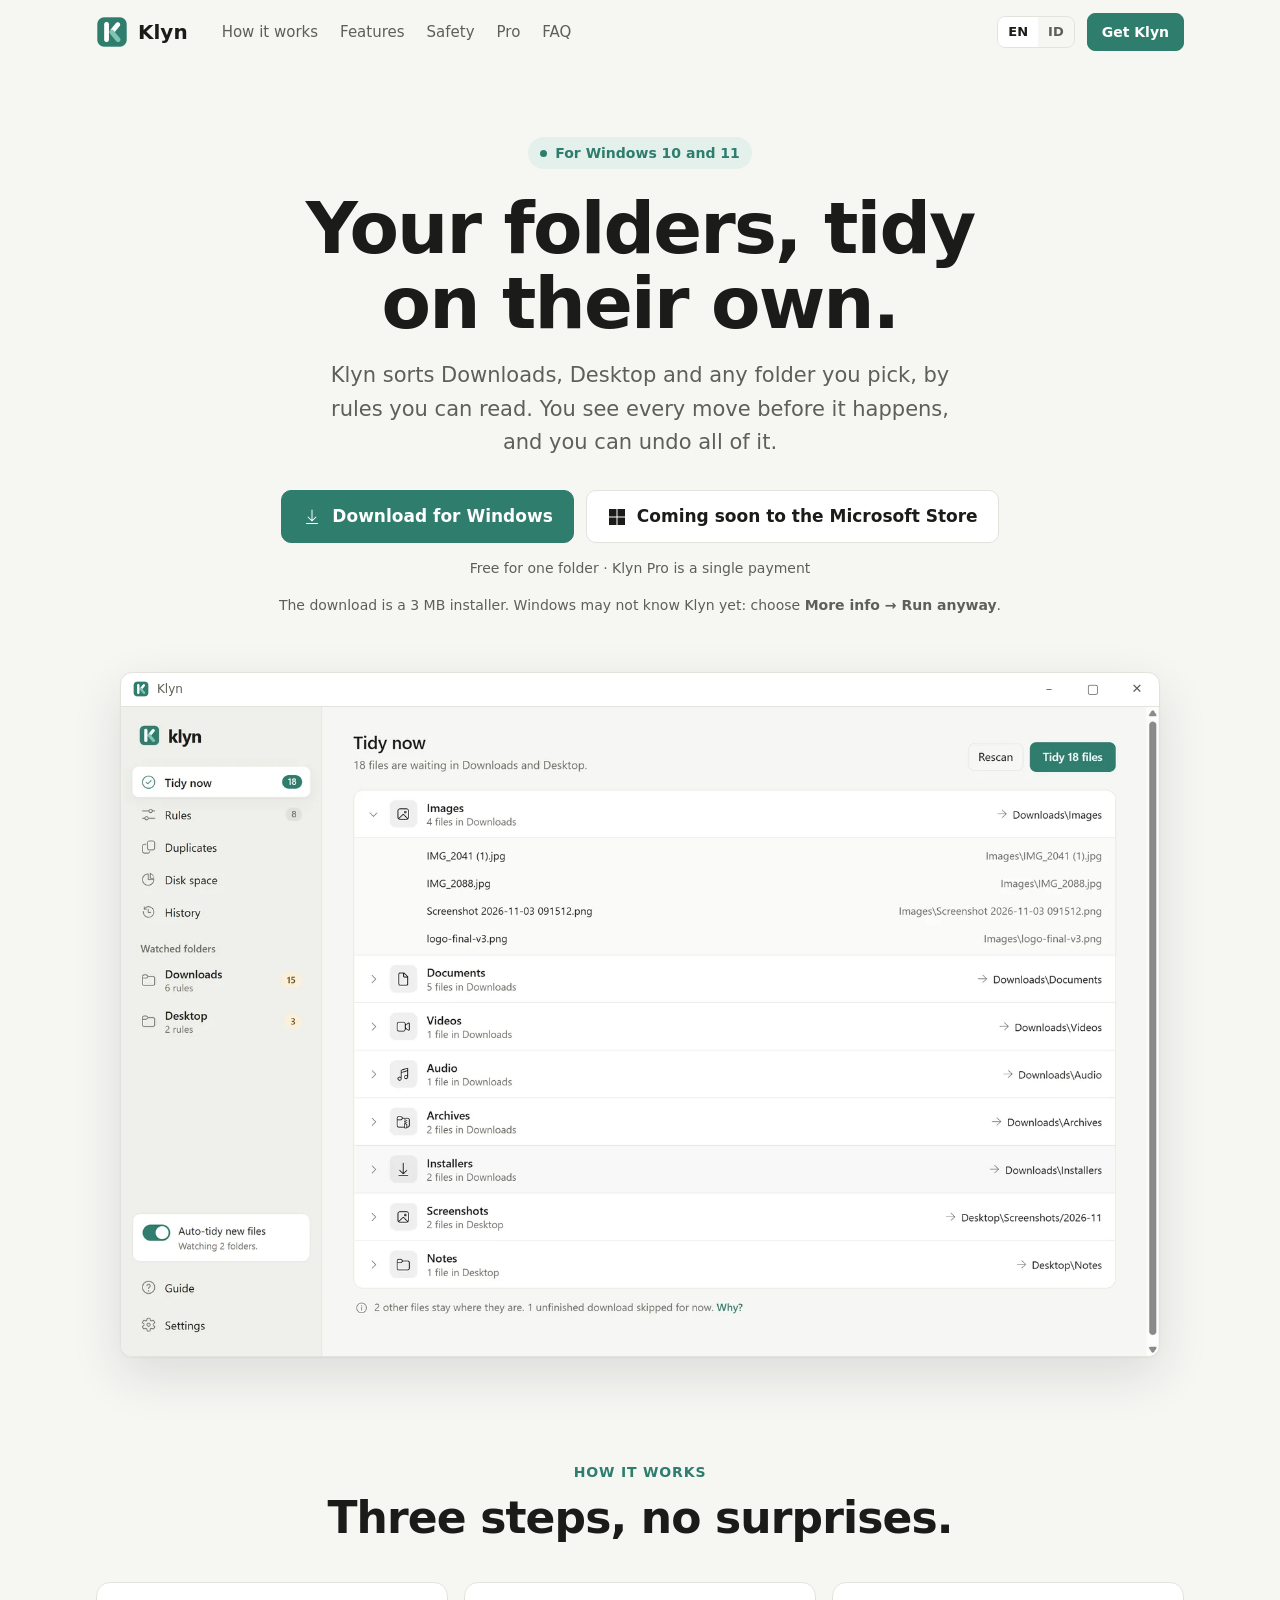
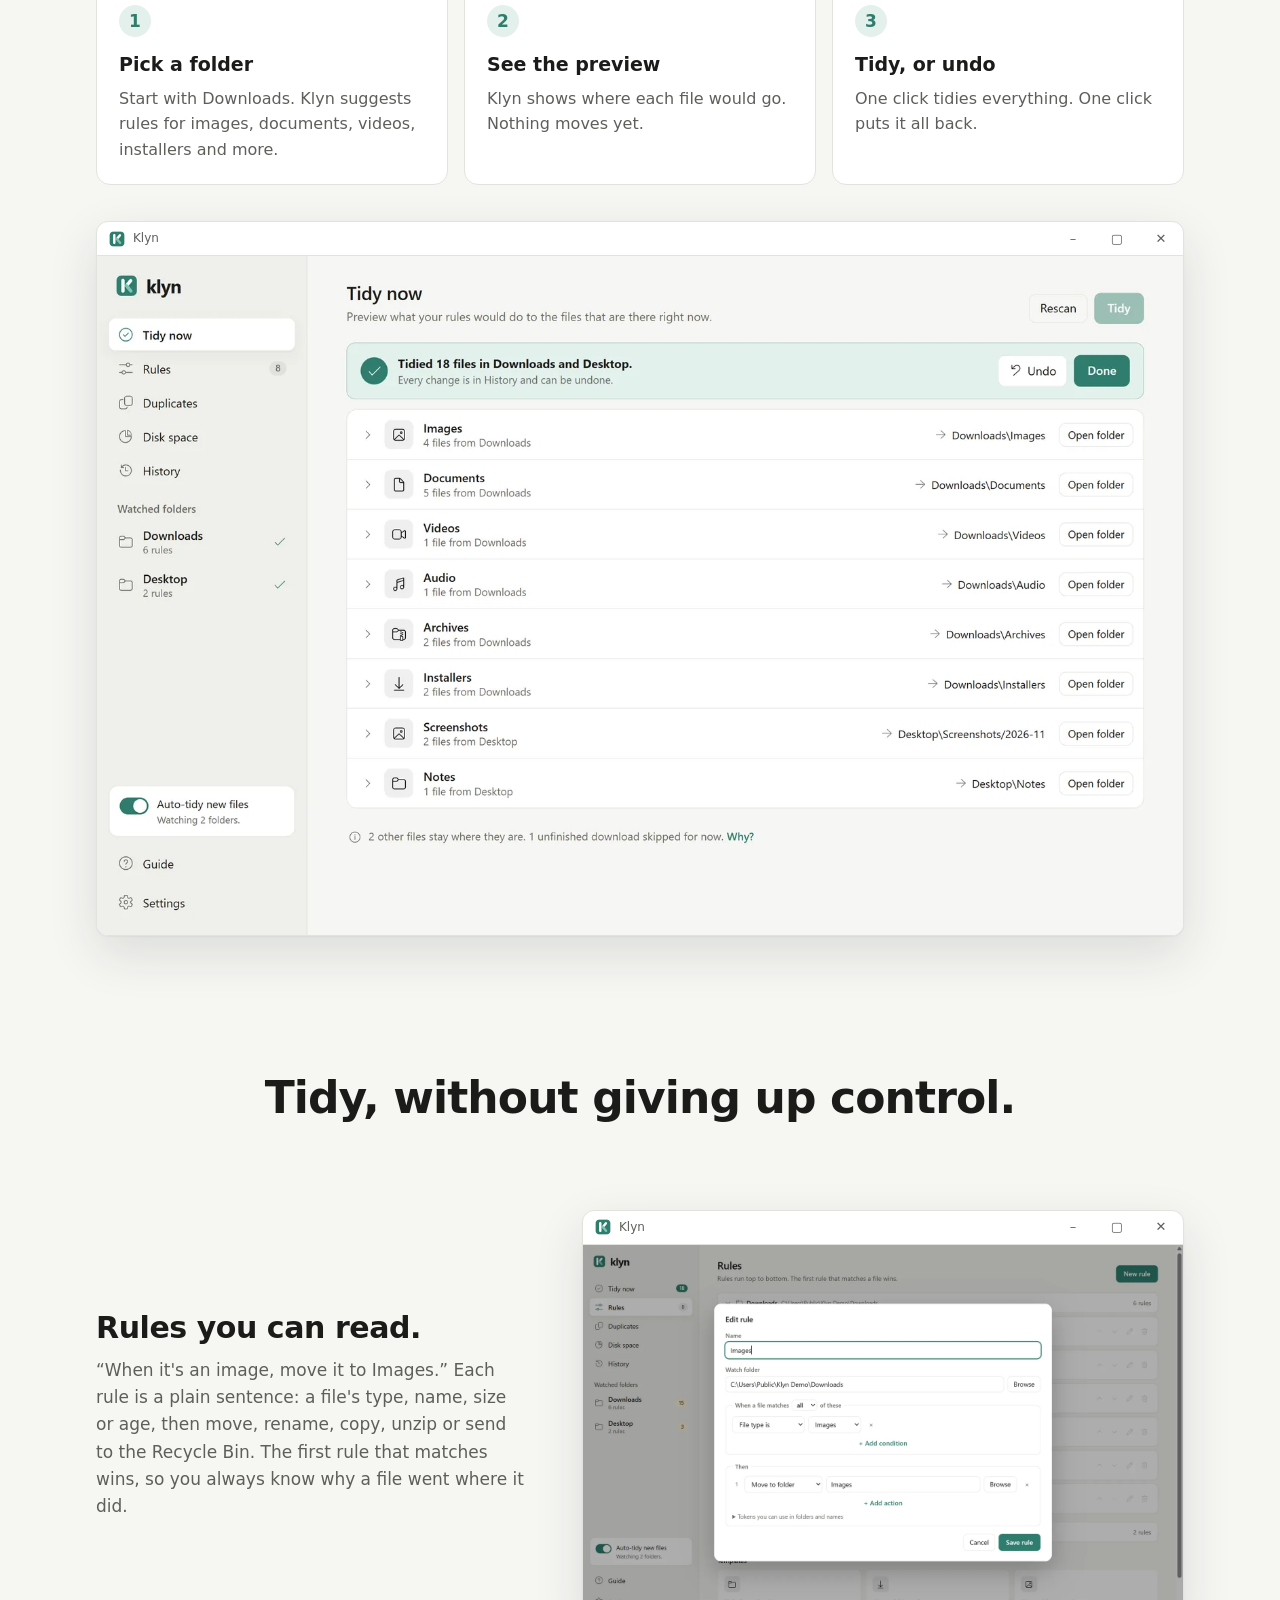
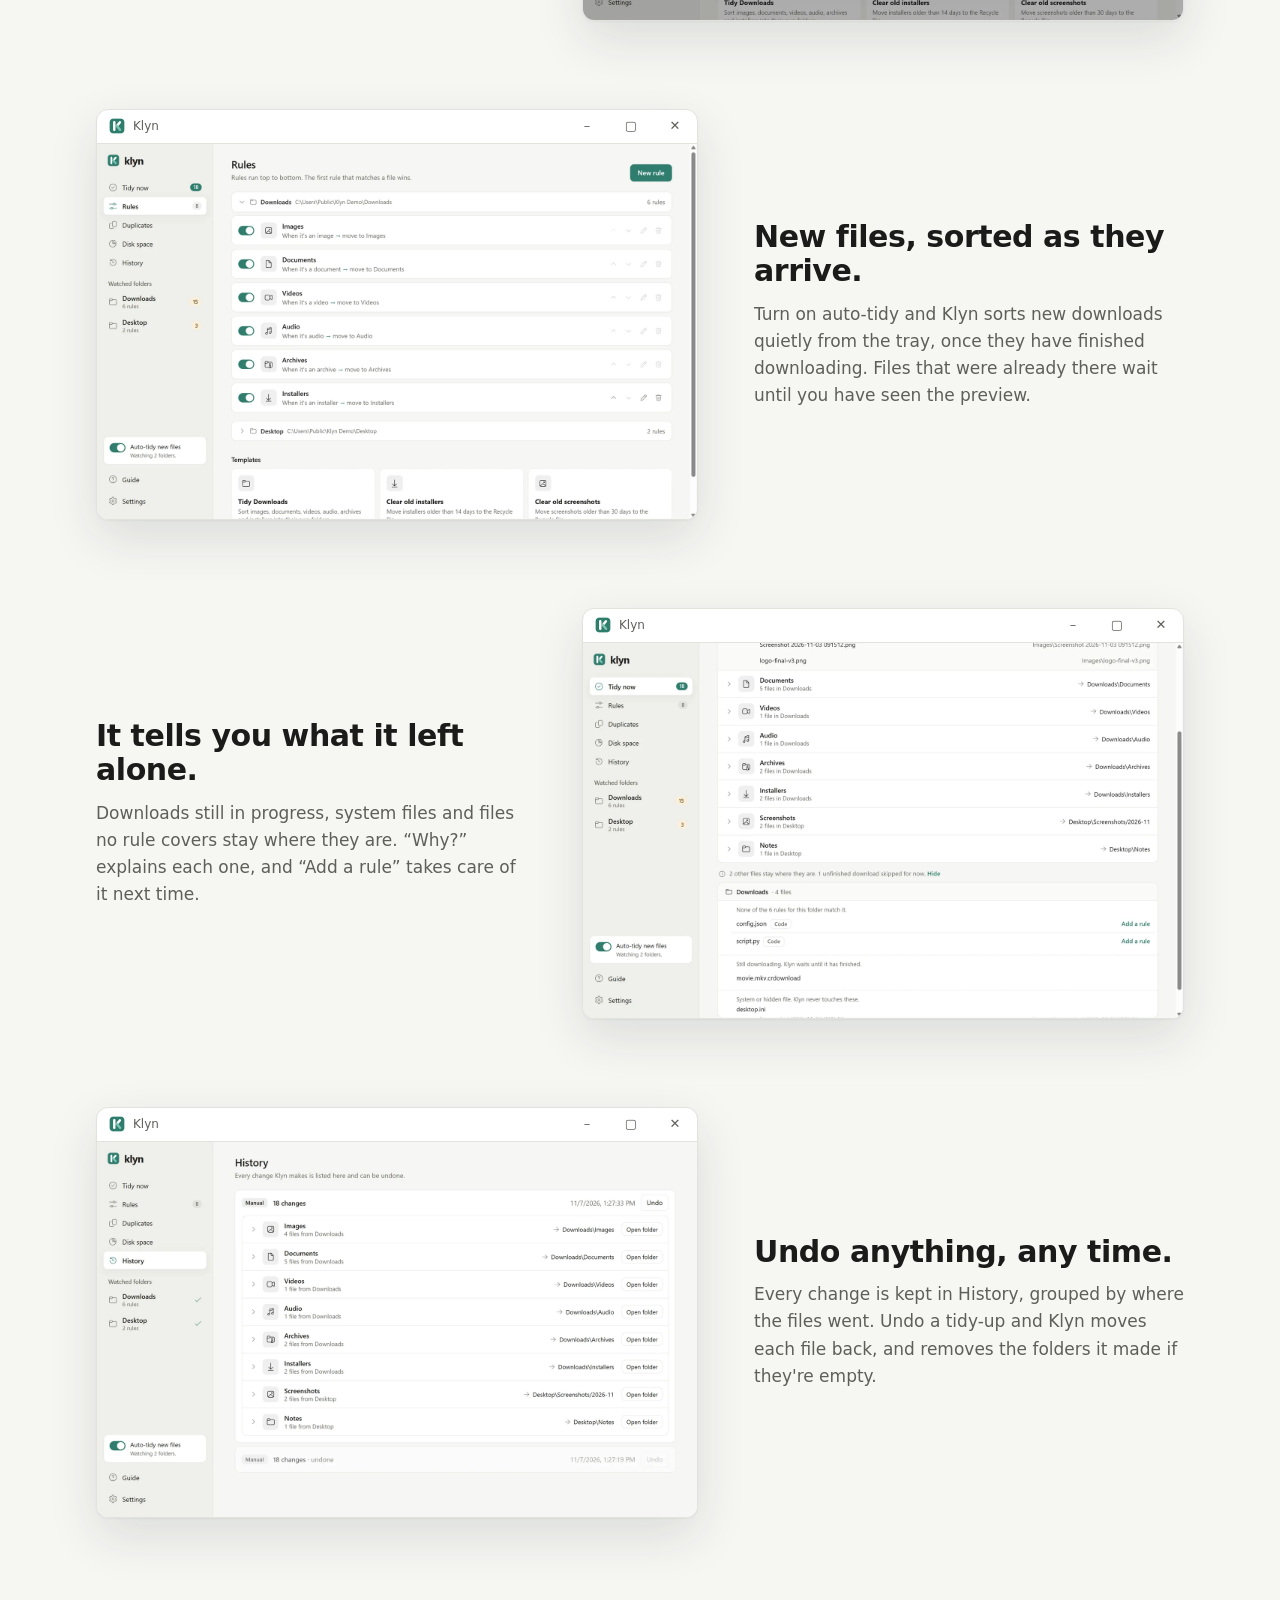
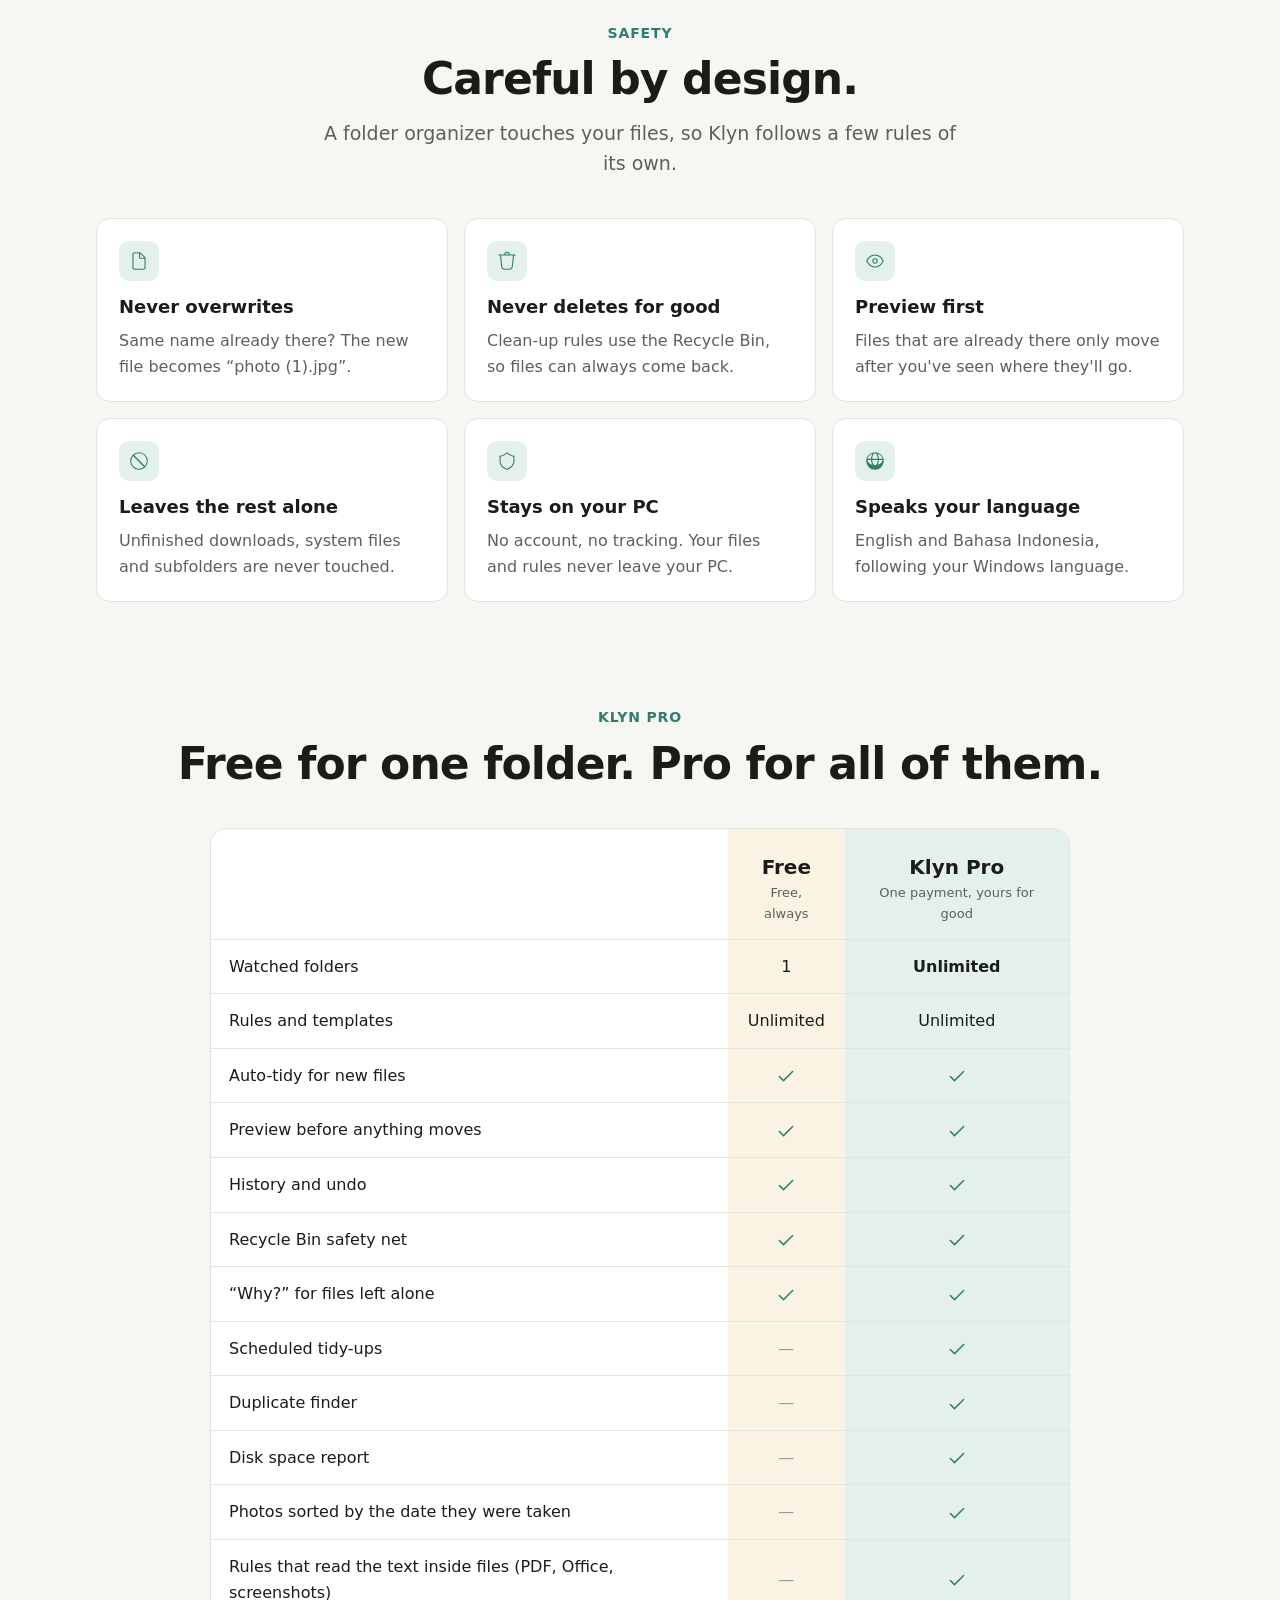
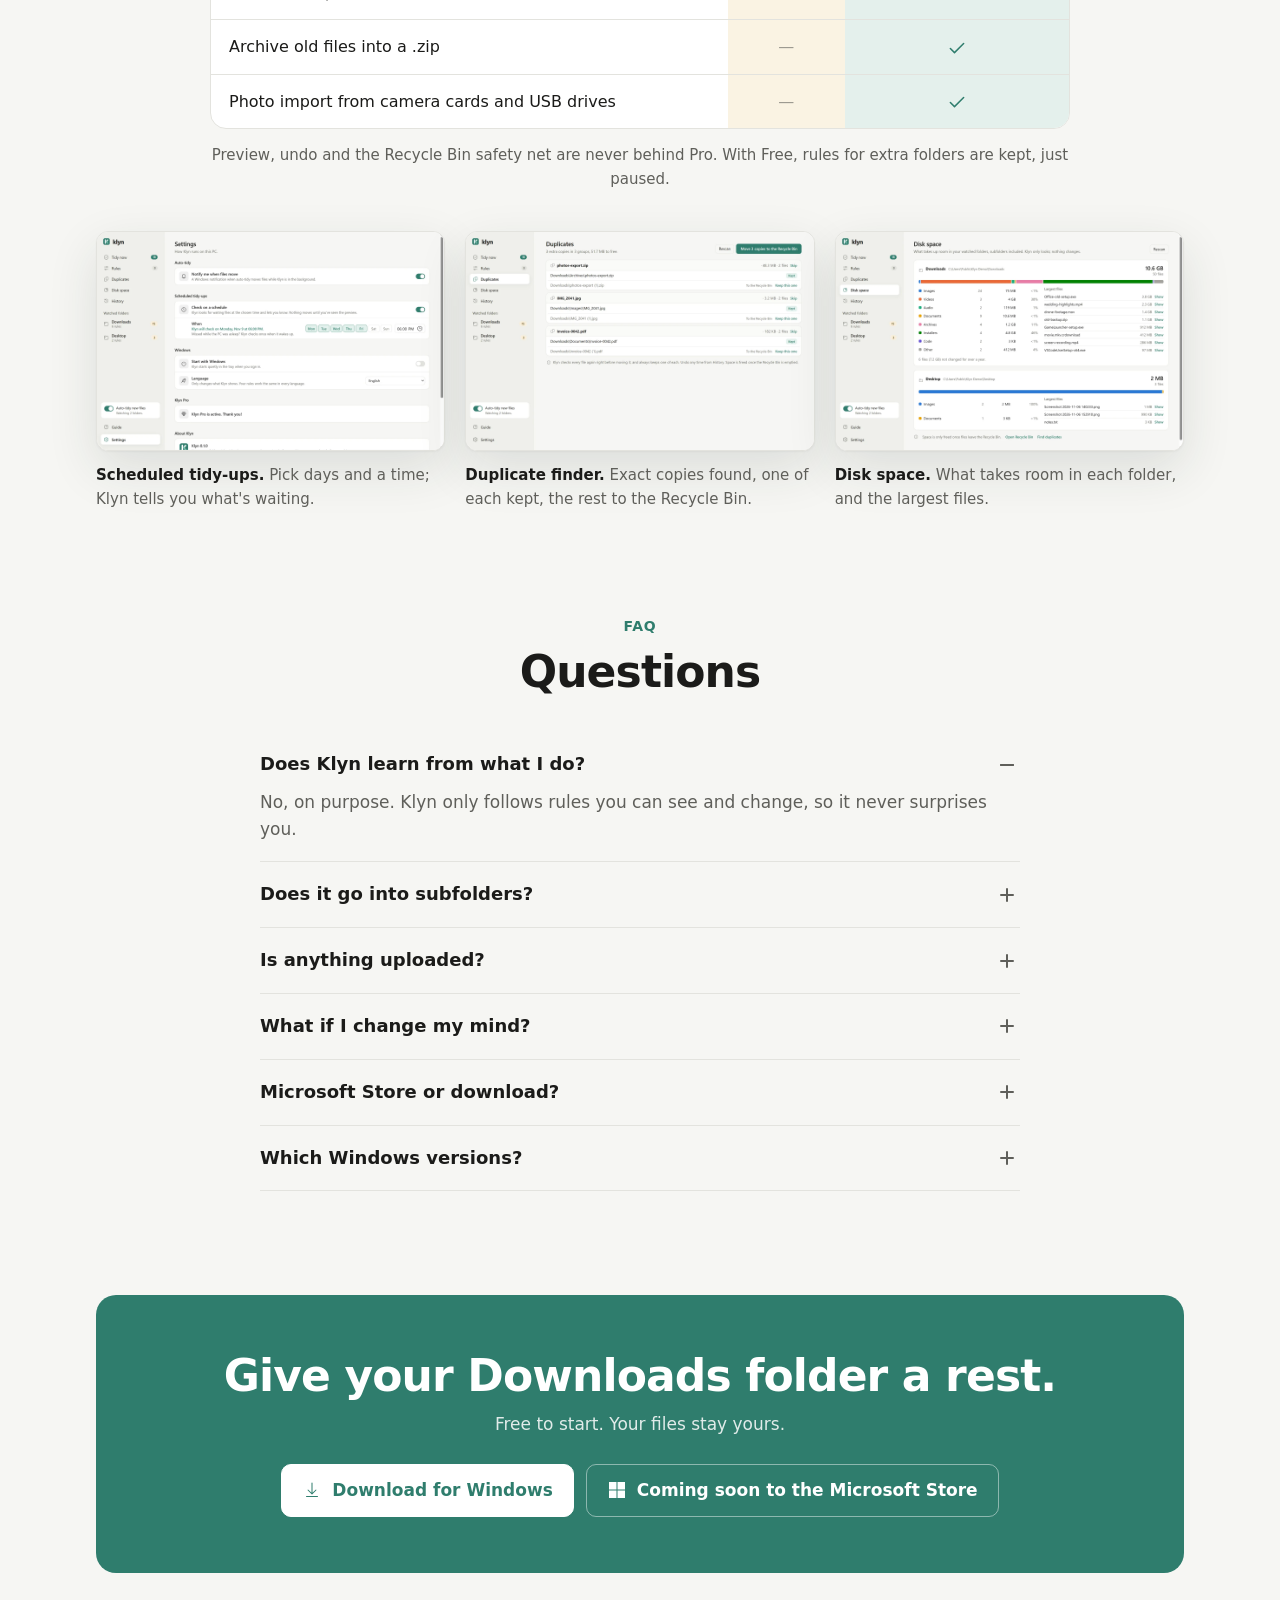
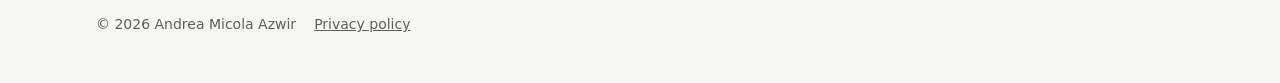
==== commit 115d36b7: "Site: one FAQ answer open at a time, warm tint for the Free column - The first answer is open on arr" ====
--- a/index.html
+++ b/index.html
@@ -20,6 +20,7 @@
     --accent-ink: #ffffff;
     --mint: #7fc3b2;
     --soft: #e4f0ec;
+    --warm: #faf3e3;
     --shadow: 0 1px 2px rgba(0, 0, 0, 0.04), 0 18px 50px rgba(30, 50, 45, 0.12);
     color-scheme: light dark;
   }
@@ -33,6 +34,7 @@
       --accent: #7fc3b2;
       --accent-ink: #10201c;
       --soft: #1f2e2a;
+      --warm: #29251c;
       --shadow: 0 1px 2px rgba(0, 0, 0, 0.3), 0 18px 50px rgba(0, 0, 0, 0.45);
     }
   }
@@ -216,6 +218,8 @@
   .compare .plan-name { display: block; font-size: 20px; font-weight: 700; }
   .compare .plan-price { display: block; font-size: 13px; font-weight: 400; color: var(--muted); }
   .compare .pro-col { background: var(--soft); }
+  /* Free gets a soft warm tint: told apart from Pro, without outshining it. */
+  .compare tr > :nth-child(2) { background: var(--warm); }
   .compare .yes { display: inline-block; width: 20px; height: 20px; vertical-align: middle; background: var(--accent); -webkit-mask: url("data:image/svg+xml,%3Csvg xmlns='http://www.w3.org/2000/svg' viewBox='0 0 20 20'%3E%3Cpath d='M7.5 13.6 3.9 10a.75.75 0 1 0-1.06 1.06l4.13 4.13a.75.75 0 0 0 1.06 0l9.13-9.13a.75.75 0 1 0-1.06-1.06z'/%3E%3C/svg%3E") center / contain no-repeat; mask: url("data:image/svg+xml,%3Csvg xmlns='http://www.w3.org/2000/svg' viewBox='0 0 20 20'%3E%3Cpath d='M7.5 13.6 3.9 10a.75.75 0 1 0-1.06 1.06l4.13 4.13a.75.75 0 0 0 1.06 0l9.13-9.13a.75.75 0 1 0-1.06-1.06z'/%3E%3C/svg%3E") center / contain no-repeat; }
   .compare .no { color: var(--muted); opacity: 0.6; }
   .compare-note { max-width: 860px; margin: 14px auto 0; color: var(--muted); font-size: 15px; }
@@ -481,7 +485,7 @@
       <h2><span class="en">Questions</span><span class="id">Pertanyaan</span></h2>
     </div>
     <div class="faq">
-      <details>
+      <details open>
         <summary><span class="en">Does Klyn learn from what I do?</span><span class="id">Apakah Klyn belajar dari kebiasaanku?</span></summary>
         <div class="answer"><p><span class="en">No, on purpose. Klyn only follows rules you can see and change, so it never surprises you.</span><span class="id">Tidak, dan itu disengaja. Klyn hanya mengikuti aturan yang bisa kamu lihat dan ubah, jadi tidak pernah mengejutkan.</span></p></div>
       </details>
@@ -615,30 +619,40 @@
     });
   }
 
-  // FAQ: animate the answer's height when it opens and closes.
-  document.querySelectorAll(".faq details").forEach((d) => {
+  // FAQ: one answer open at a time (the first, to begin with). Opening one
+  // closes the other; both animate their height.
+  const faq = [...document.querySelectorAll(".faq details")];
+  const running = new Map();
+  const slide = (d, opening) => {
+    running.get(d)?.cancel();
+    if (calm) {
+      d.open = opening;
+      return;
+    }
     const answer = d.querySelector(".answer");
-    let anim = null;
+    if (opening) d.open = true;
+    const full = answer.scrollHeight + "px";
+    const anim = answer.animate(
+      [
+        { height: opening ? "0px" : full, opacity: opening ? 0 : 1 },
+        { height: opening ? full : "0px", opacity: opening ? 1 : 0 },
+      ],
+      { duration: 320, easing: "cubic-bezier(0.2, 0.7, 0.2, 1)" },
+    );
+    running.set(d, anim);
+    anim.onfinish = () => {
+      running.delete(d);
+      if (!opening) d.open = false;
+    };
+  };
+  faq.forEach((d) =>
     d.querySelector("summary").addEventListener("click", (e) => {
-      if (calm) return;
       e.preventDefault();
-      if (anim) anim.cancel();
       const opening = !d.open;
-      if (opening) d.open = true;
-      const full = answer.scrollHeight + "px";
-      anim = answer.animate(
-        [
-          { height: opening ? "0px" : full, opacity: opening ? 0 : 1 },
-          { height: opening ? full : "0px", opacity: opening ? 1 : 0 },
-        ],
-        { duration: 320, easing: "cubic-bezier(0.2, 0.7, 0.2, 1)" },
-      );
-      anim.onfinish = () => {
-        anim = null;
-        if (!opening) d.open = false;
-      };
-    });
-  });
+      if (opening) faq.forEach((other) => other !== d && other.open && slide(other, false));
+      slide(d, opening);
+    }),
+  );
 
   // The nav link of the section being read is marked.
   const links = [...document.querySelectorAll('.links a[href^="#"]')];
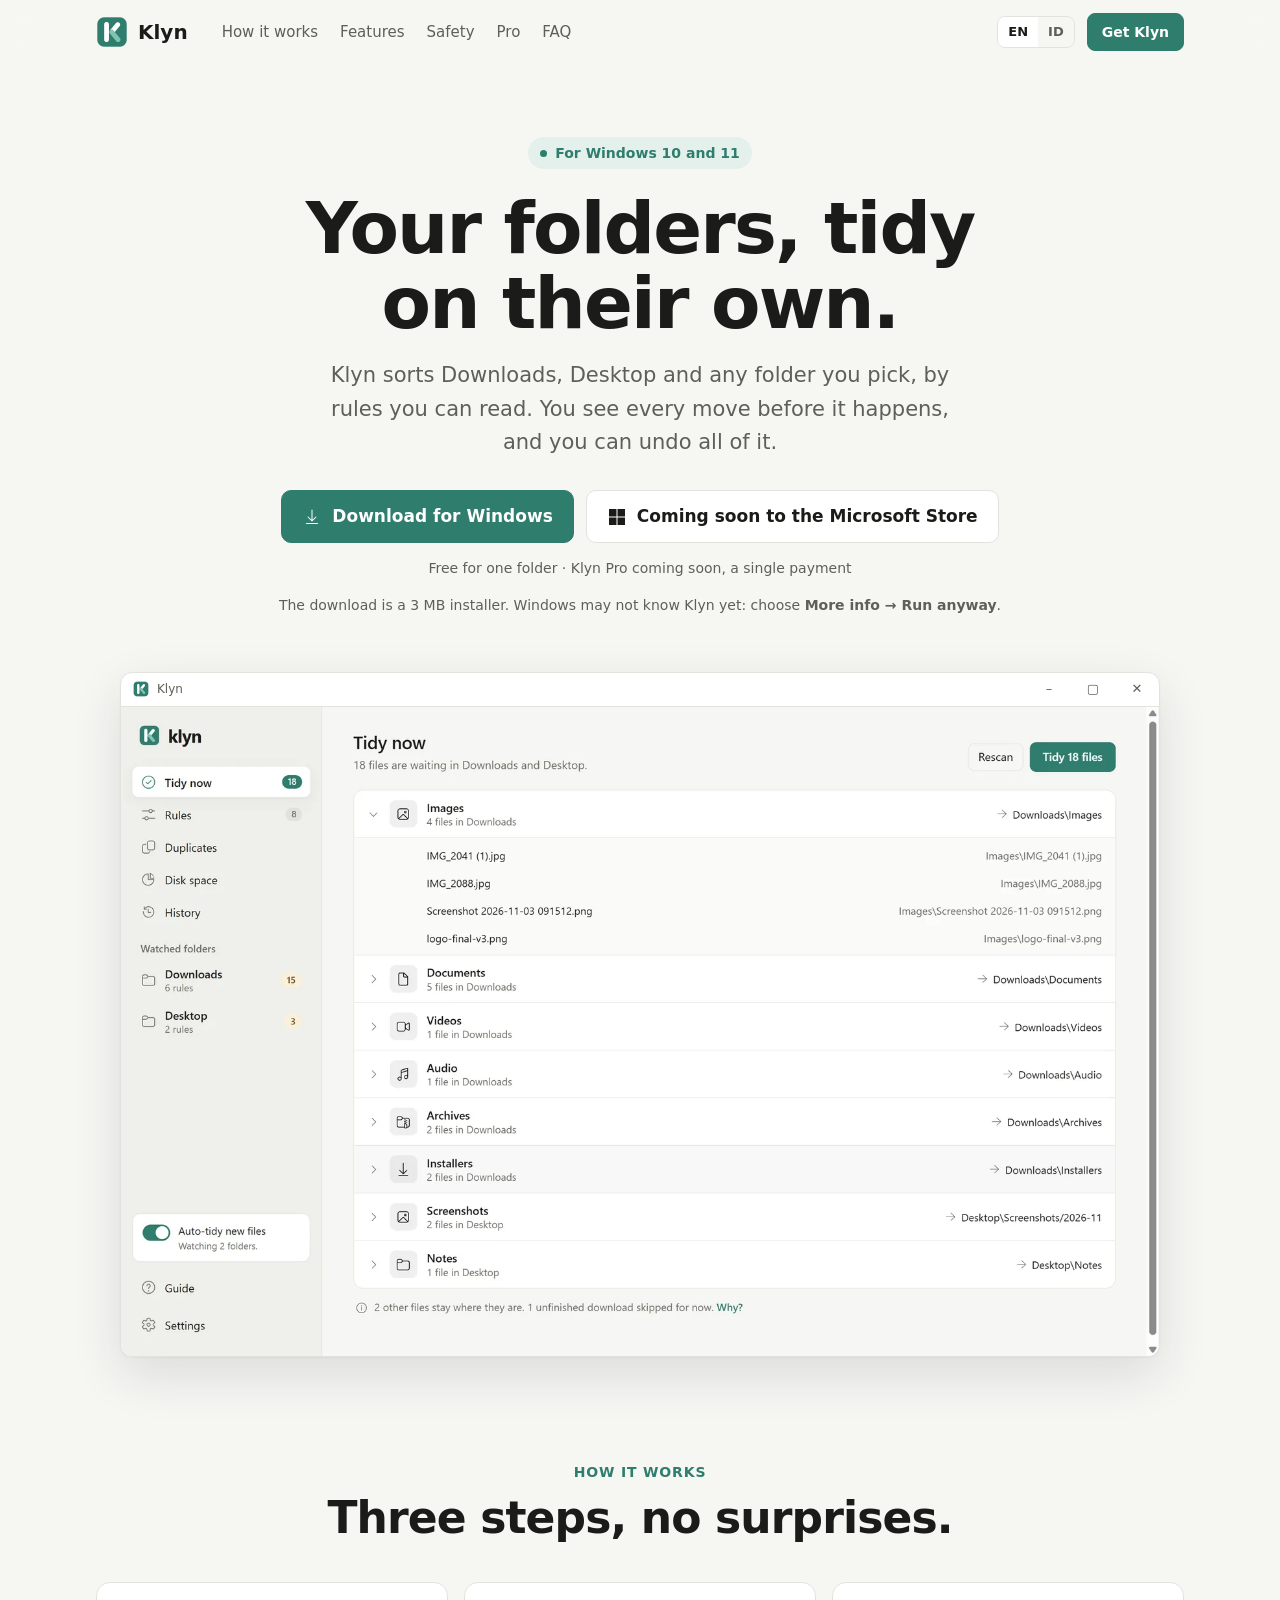
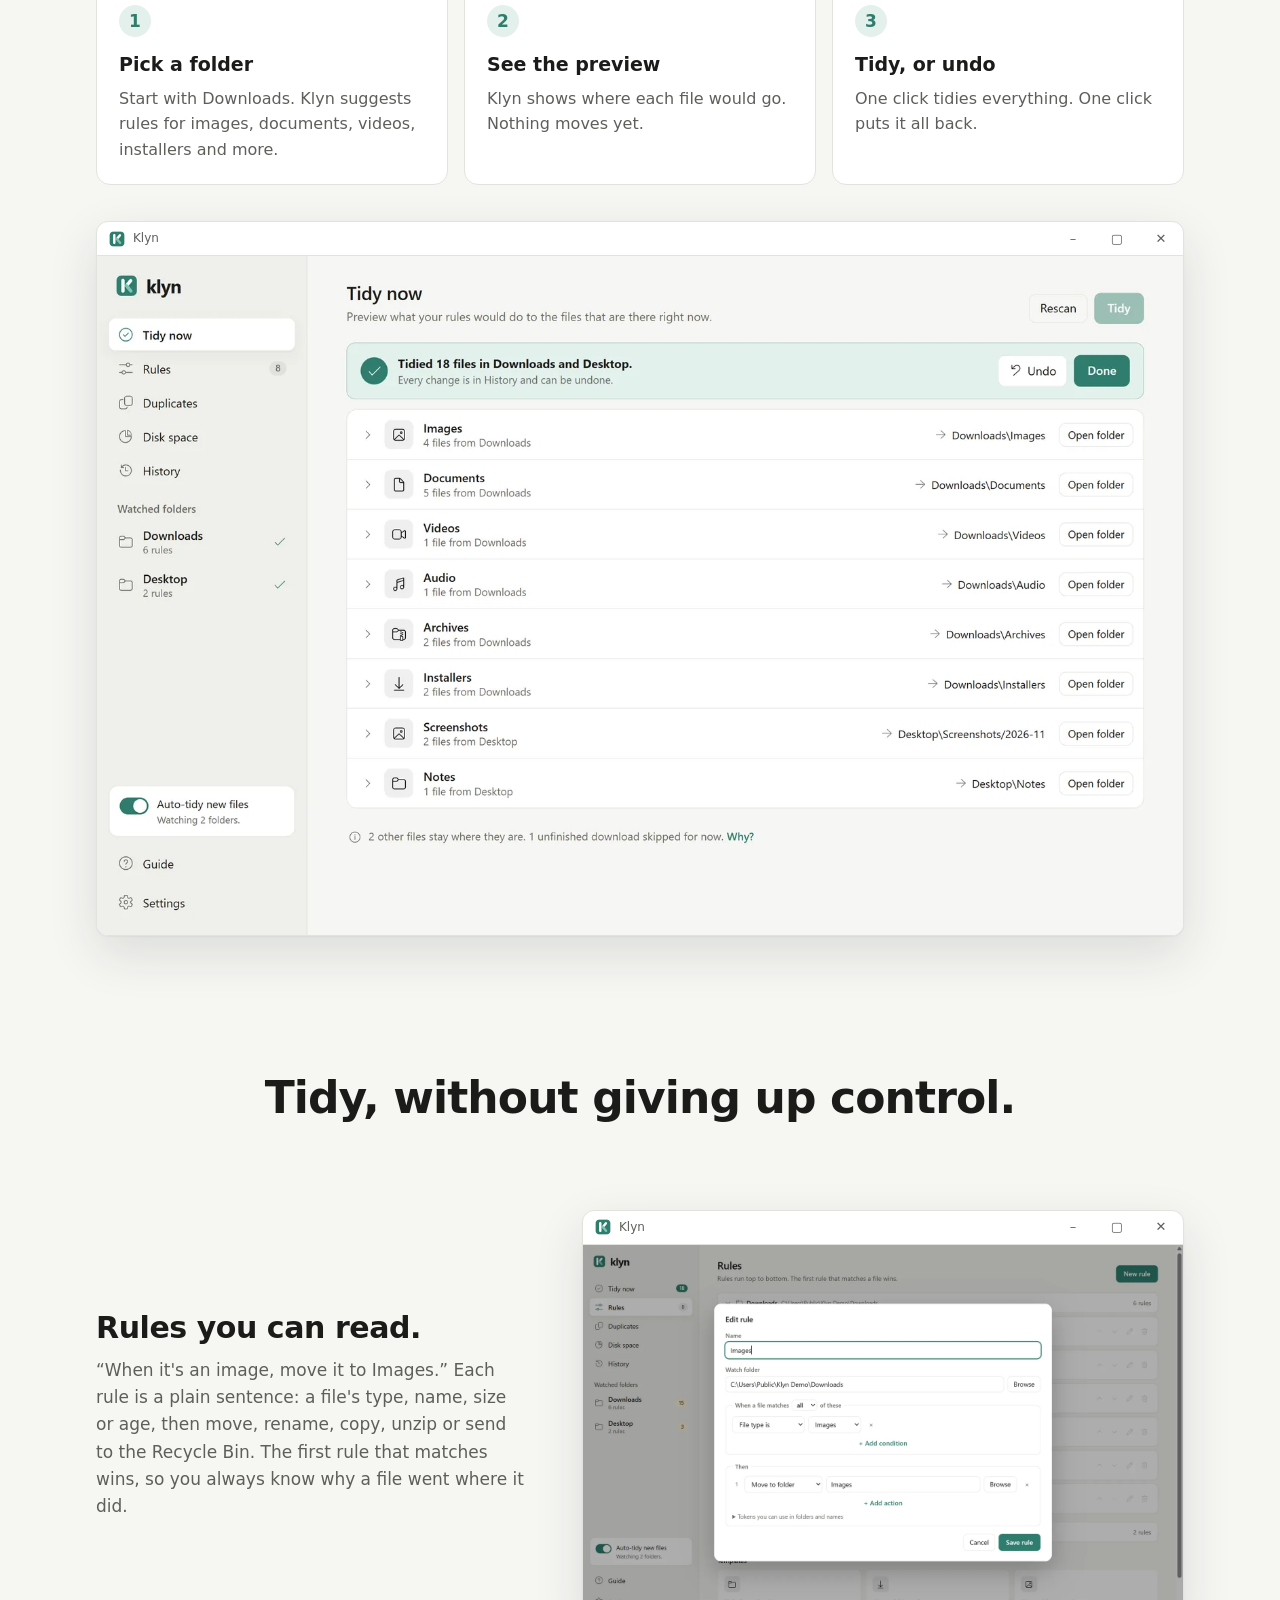
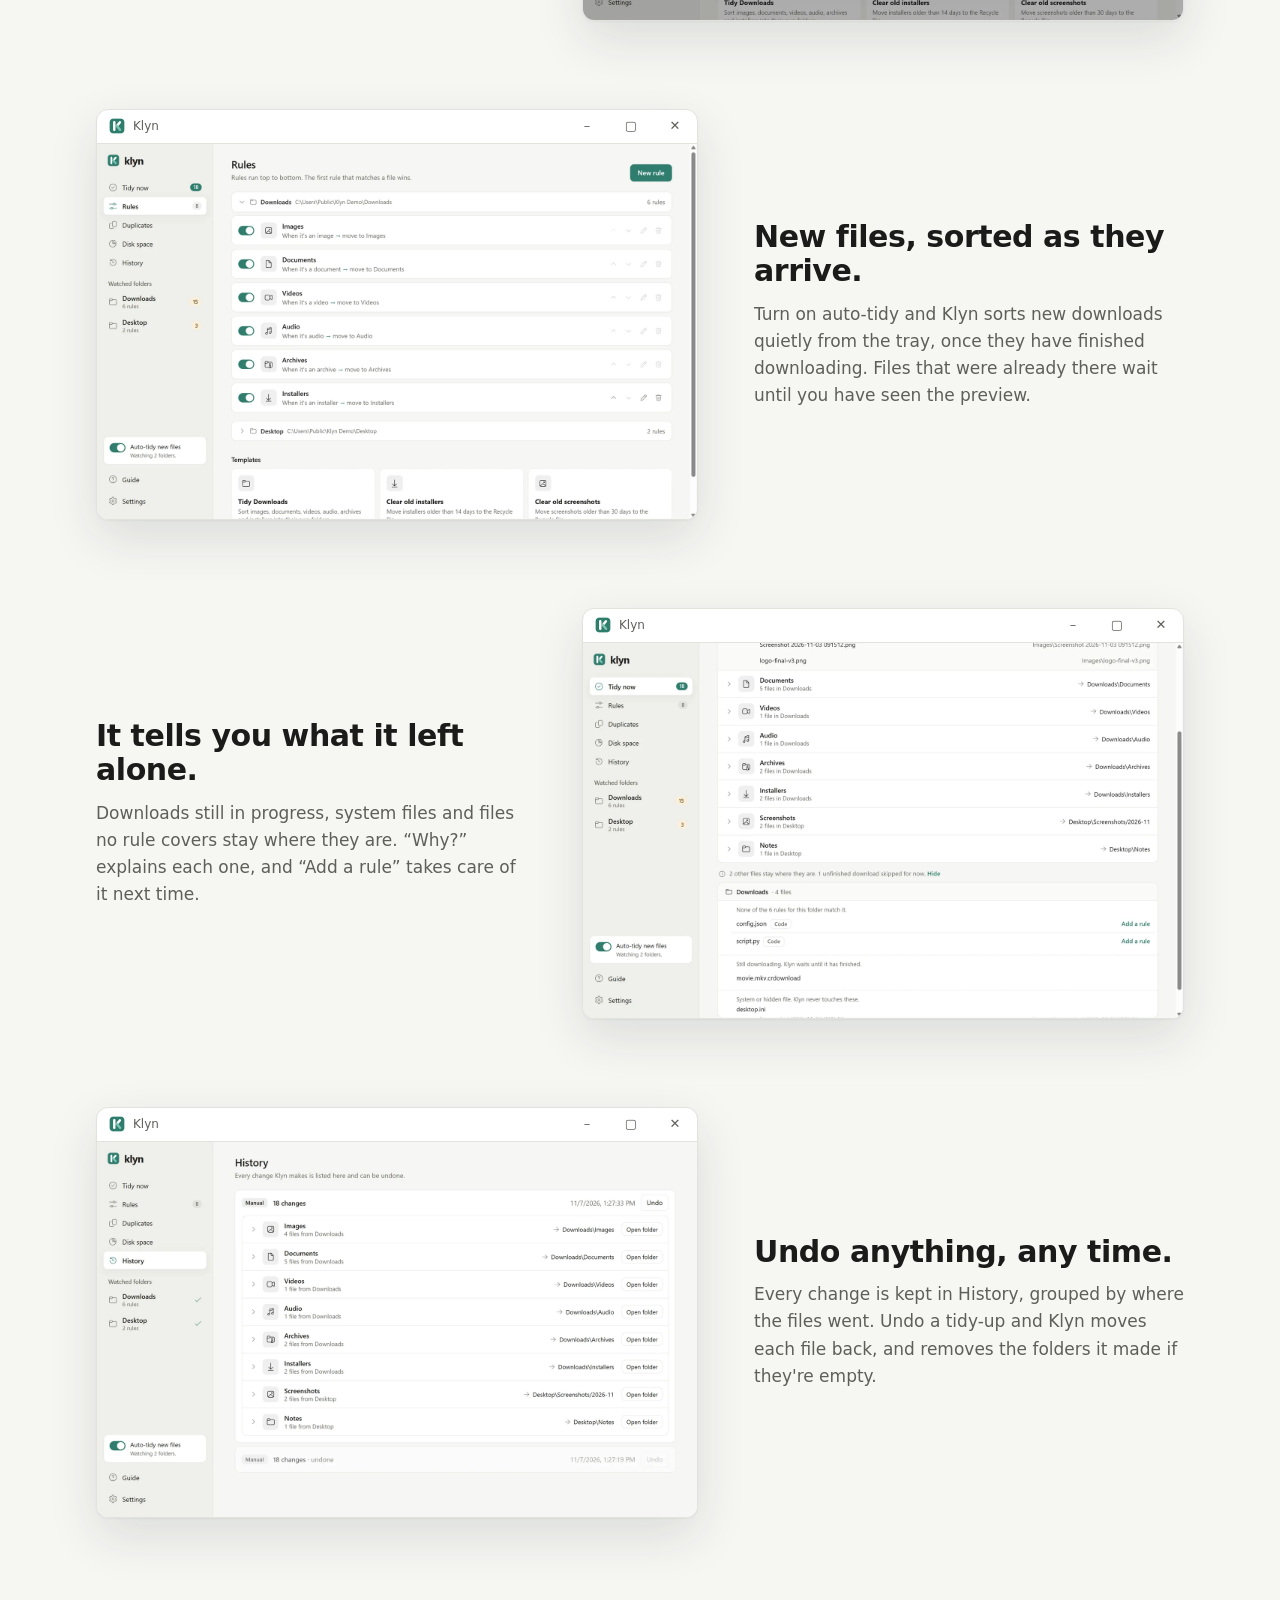
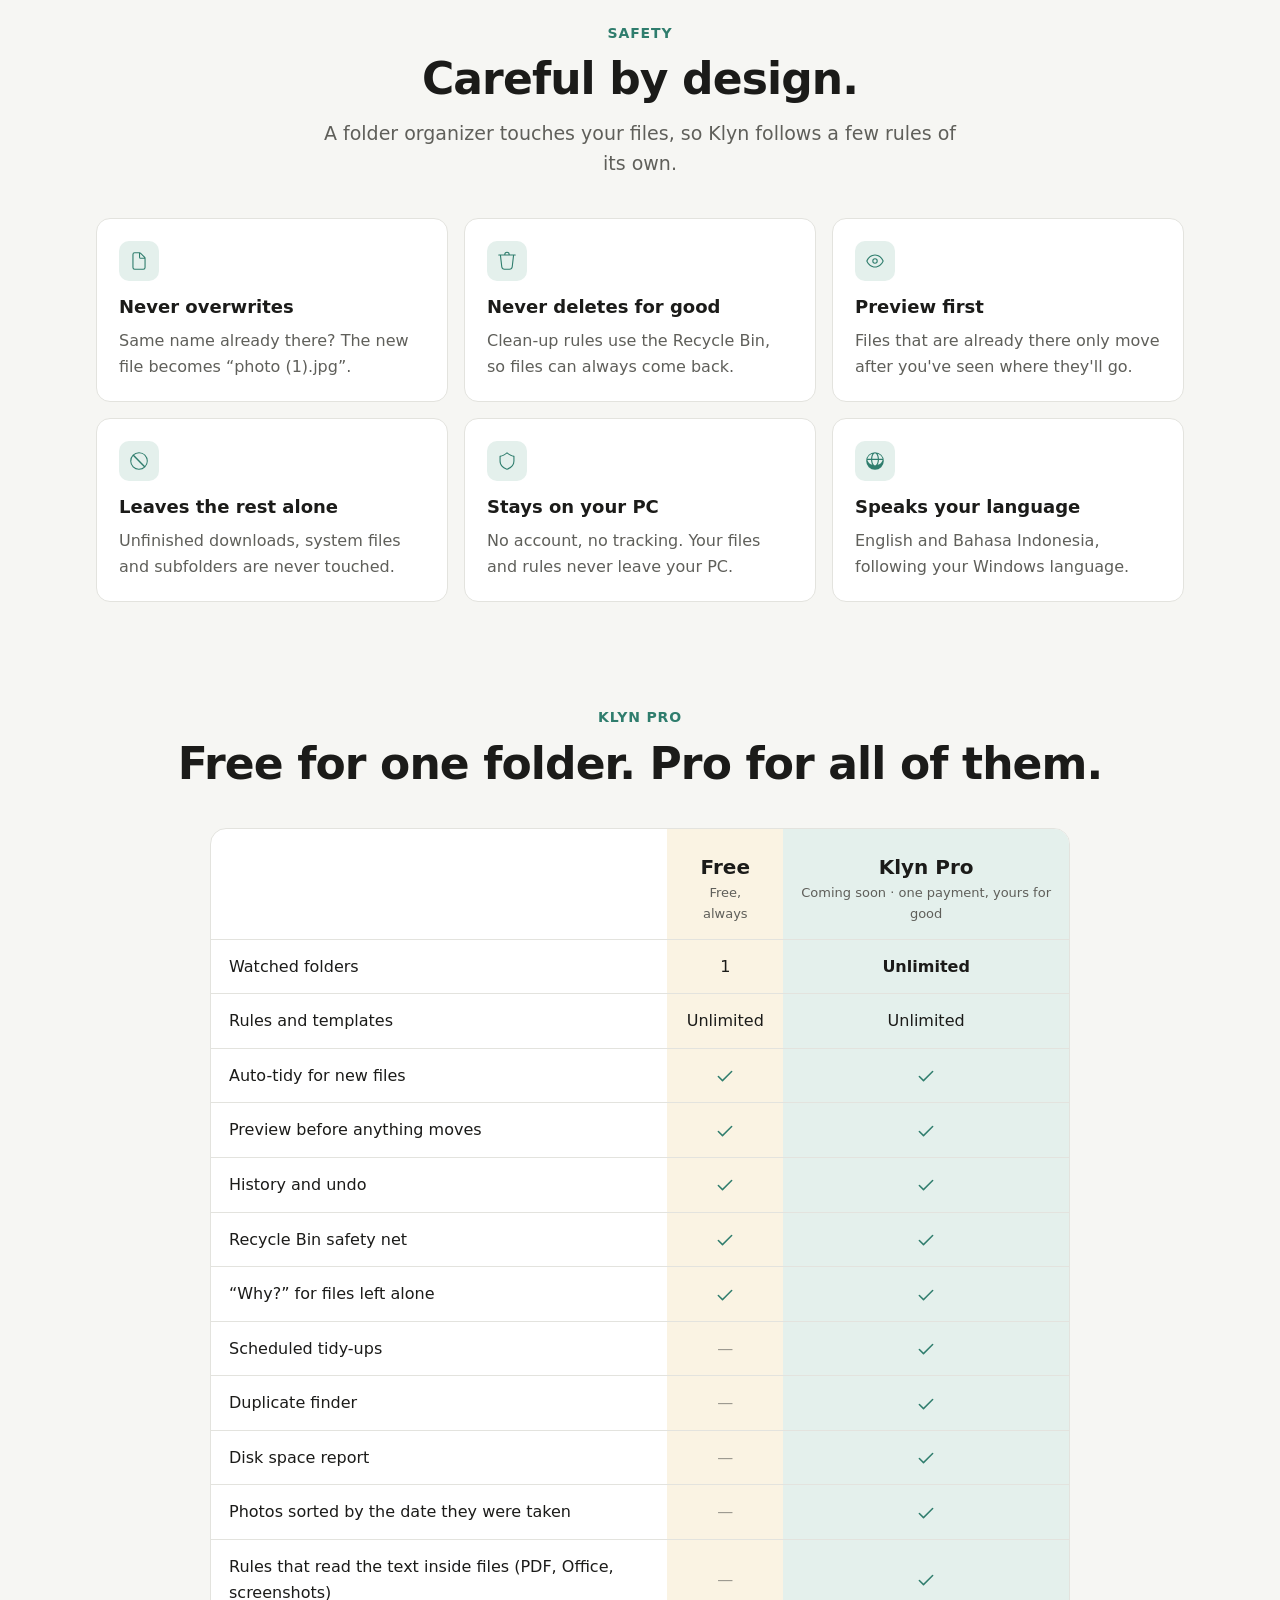
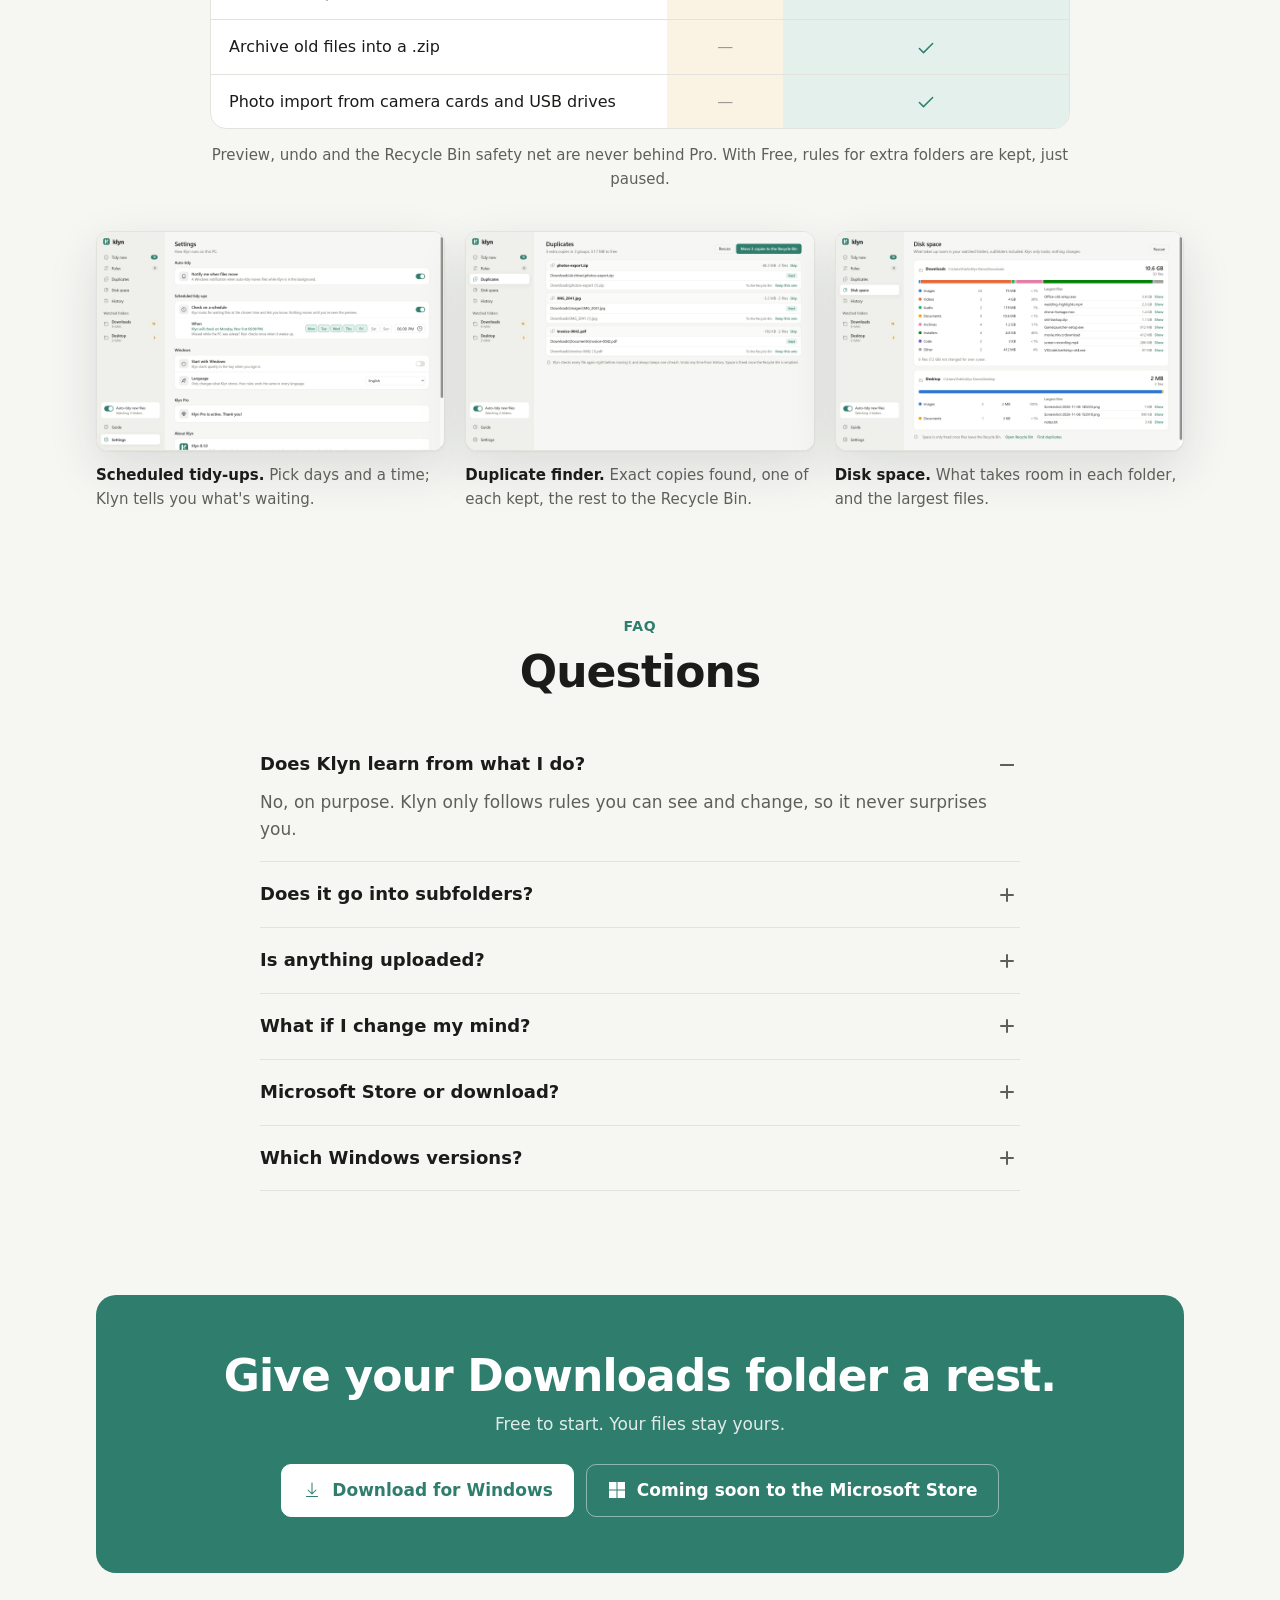
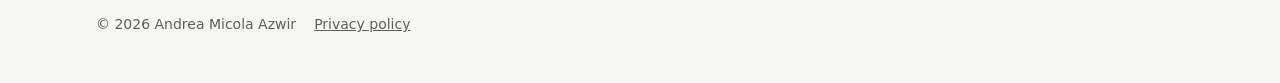
==== commit b5fdf0ae: "Site and Store listing: Klyn Pro marked as coming soon" ====
--- a/index.html
+++ b/index.html
@@ -324,7 +324,7 @@
         <span class="en">Download for Windows</span><span class="id">Download untuk Windows</span>
       </a>
     </div>
-    <p class="fine"><span class="en">Free for one folder · Klyn Pro is a single payment</span><span class="id">Gratis untuk satu folder · Klyn Pro cukup sekali bayar</span></p>
+    <p class="fine"><span class="en">Free for one folder · Klyn Pro coming soon, a single payment</span><span class="id">Gratis untuk satu folder · Klyn Pro segera hadir, cukup sekali bayar</span></p>
     <p class="fine dl-note"><span class="en">The download is a 3 MB installer. Windows may not know Klyn yet: choose <b>More info → Run anyway</b>.</span><span class="id">Download-nya installer 3 MB. Windows mungkin belum mengenal Klyn: pilih <b>More info → Run anyway</b>.</span></p>
     <div class="hero-shot win">
       <div class="win-bar" aria-hidden="true"><img src="klyn.png" alt="">Klyn<span class="ctl"><span>–</span><span>▢</span><span>✕</span></span></div>
@@ -441,7 +441,7 @@
         <tr>
           <td></td>
           <th scope="col"><span class="plan-name"><span class="en">Free</span><span class="id">Gratis</span></span><span class="plan-price"><span class="en">Free, always</span><span class="id">Gratis, selamanya</span></span></th>
-          <th scope="col" class="pro-col"><span class="plan-name">Klyn Pro</span><span class="plan-price"><span class="en">One payment, yours for good</span><span class="id">Bayar sekali, milik selamanya</span></span></th>
+          <th scope="col" class="pro-col"><span class="plan-name">Klyn Pro</span><span class="plan-price"><span class="en">Coming soon · one payment, yours for good</span><span class="id">Segera hadir · bayar sekali, milik selamanya</span></span></th>
         </tr>
       </thead>
       <tbody>
@@ -503,7 +503,7 @@
       </details>
       <details>
         <summary><span class="en">Microsoft Store or download?</span><span class="id">Microsoft Store atau download?</span></summary>
-        <div class="answer"><p><span class="en">Both are the same Klyn. The Microsoft Store version updates itself and is where Klyn Pro is bought. The download is the free version; get the new installer here to update it. Your rules and history carry over either way.</span><span class="id">Keduanya Klyn yang sama. Versi Microsoft Store terupdate sendiri dan menjadi tempat membeli Klyn Pro. Versi download adalah versi gratis; ambil installer baru di sini untuk update. Aturan dan riwayatmu tetap terbawa.</span></p></div>
+        <div class="answer"><p><span class="en">Both are the same Klyn. The Microsoft Store version updates itself and is where Klyn Pro will be sold (coming soon). The download is the free version; get the new installer here to update it. Your rules and history carry over either way.</span><span class="id">Keduanya Klyn yang sama. Versi Microsoft Store terupdate sendiri dan nantinya menjadi tempat membeli Klyn Pro (segera hadir). Versi download adalah versi gratis; ambil installer baru di sini untuk update. Aturan dan riwayatmu tetap terbawa.</span></p></div>
       </details>
       <details>
         <summary><span class="en">Which Windows versions?</span><span class="id">Windows versi berapa?</span></summary>
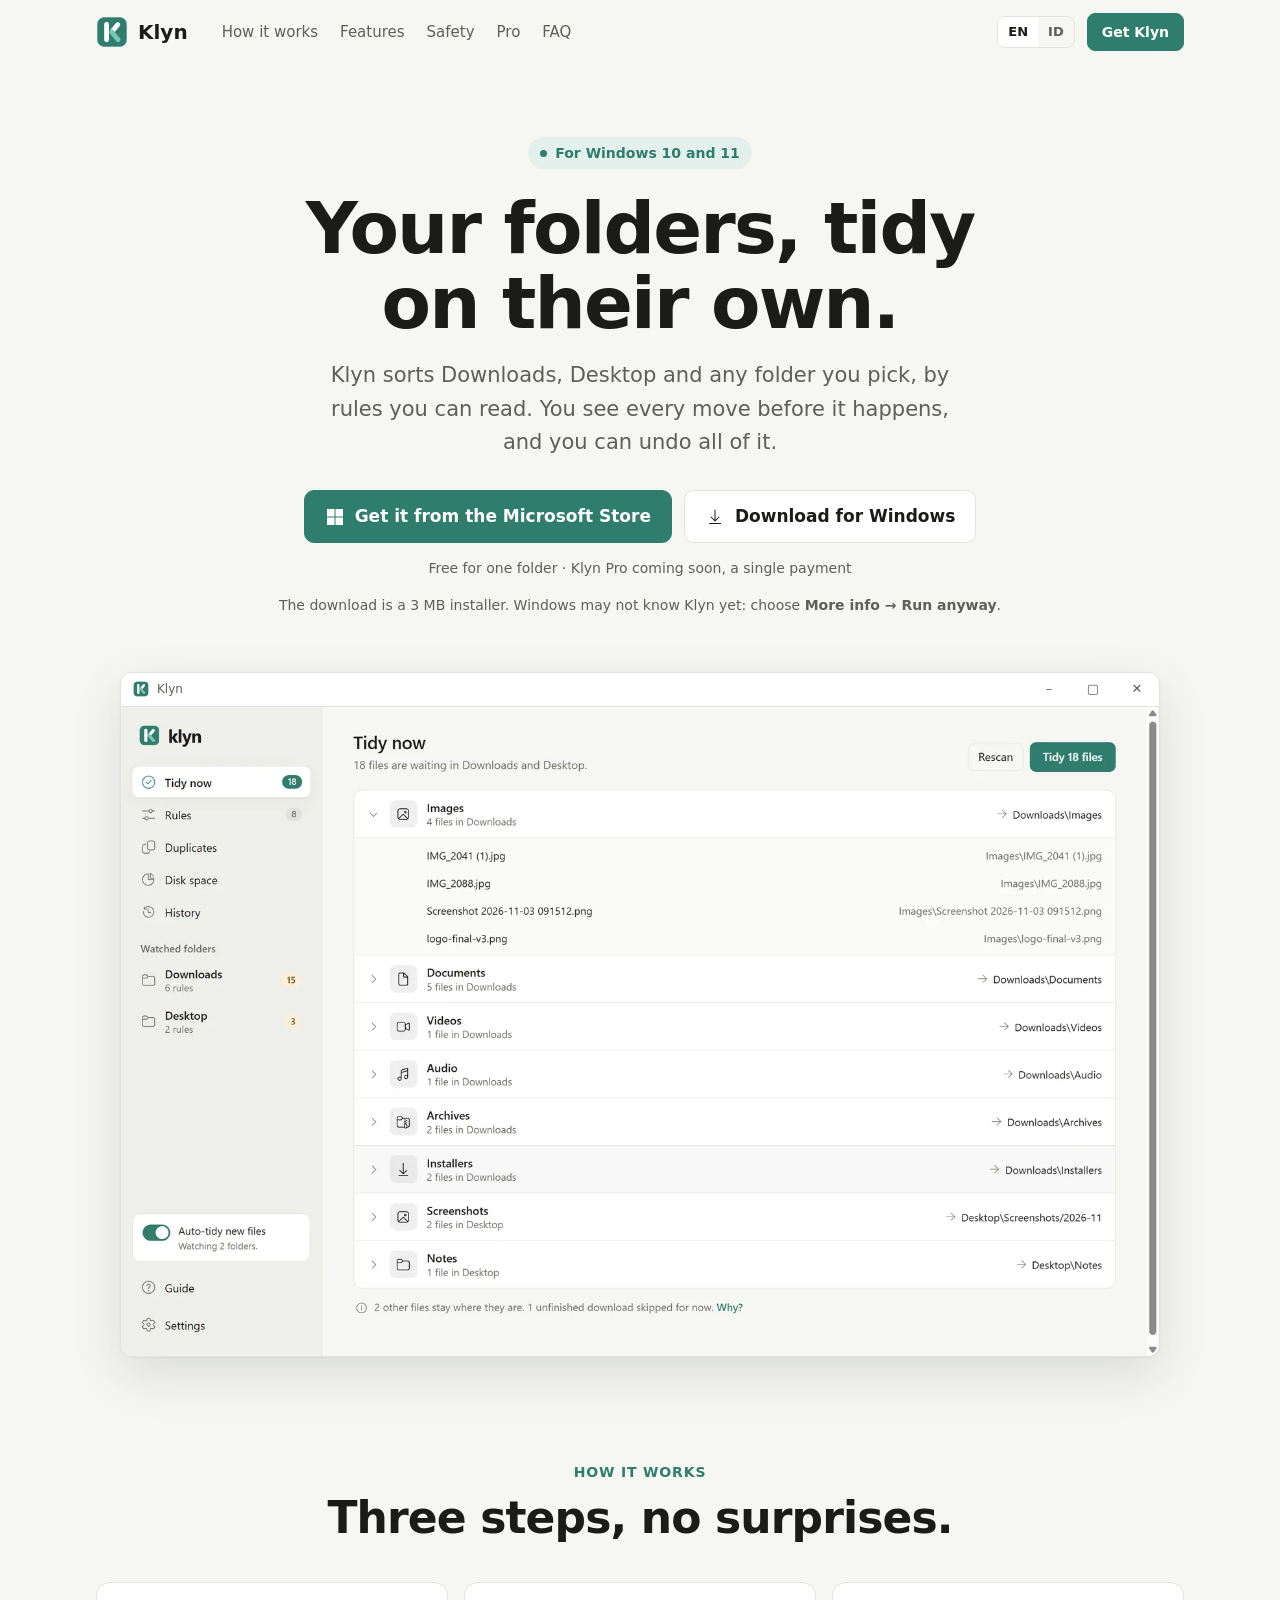
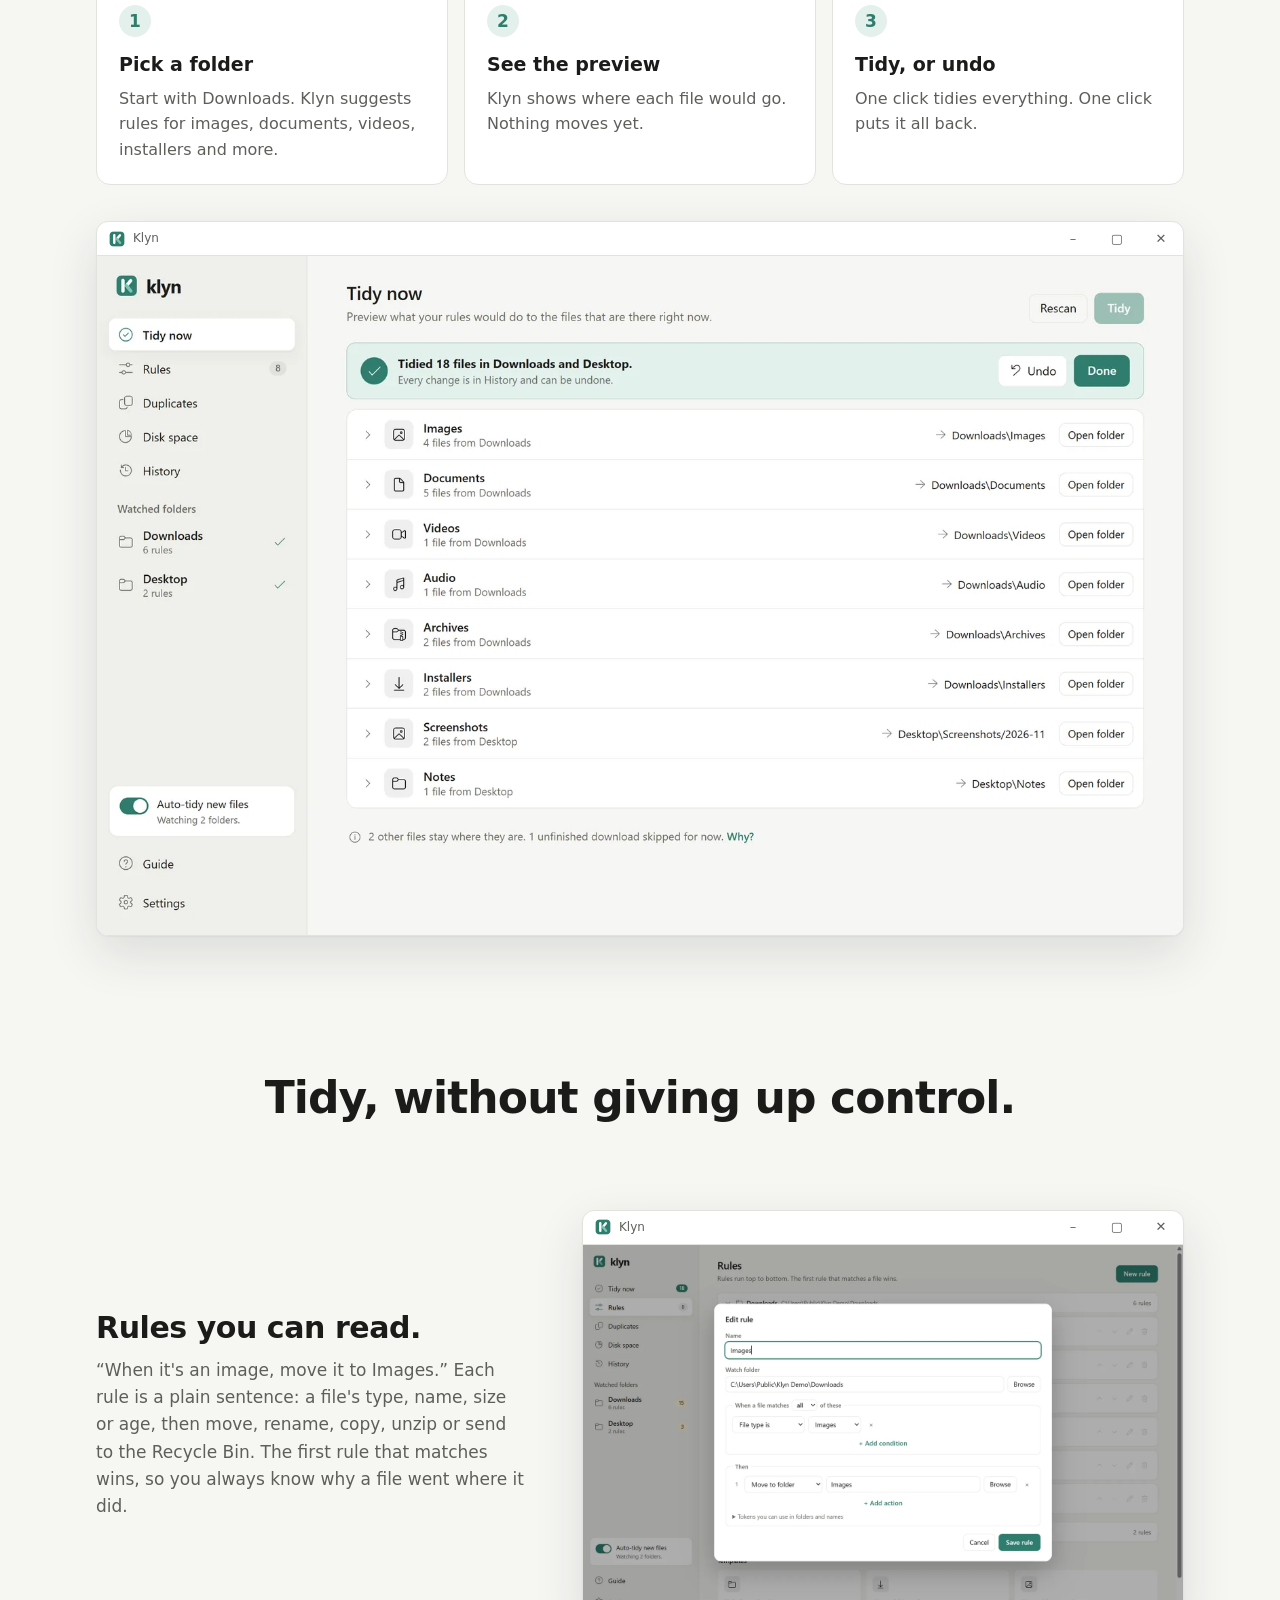
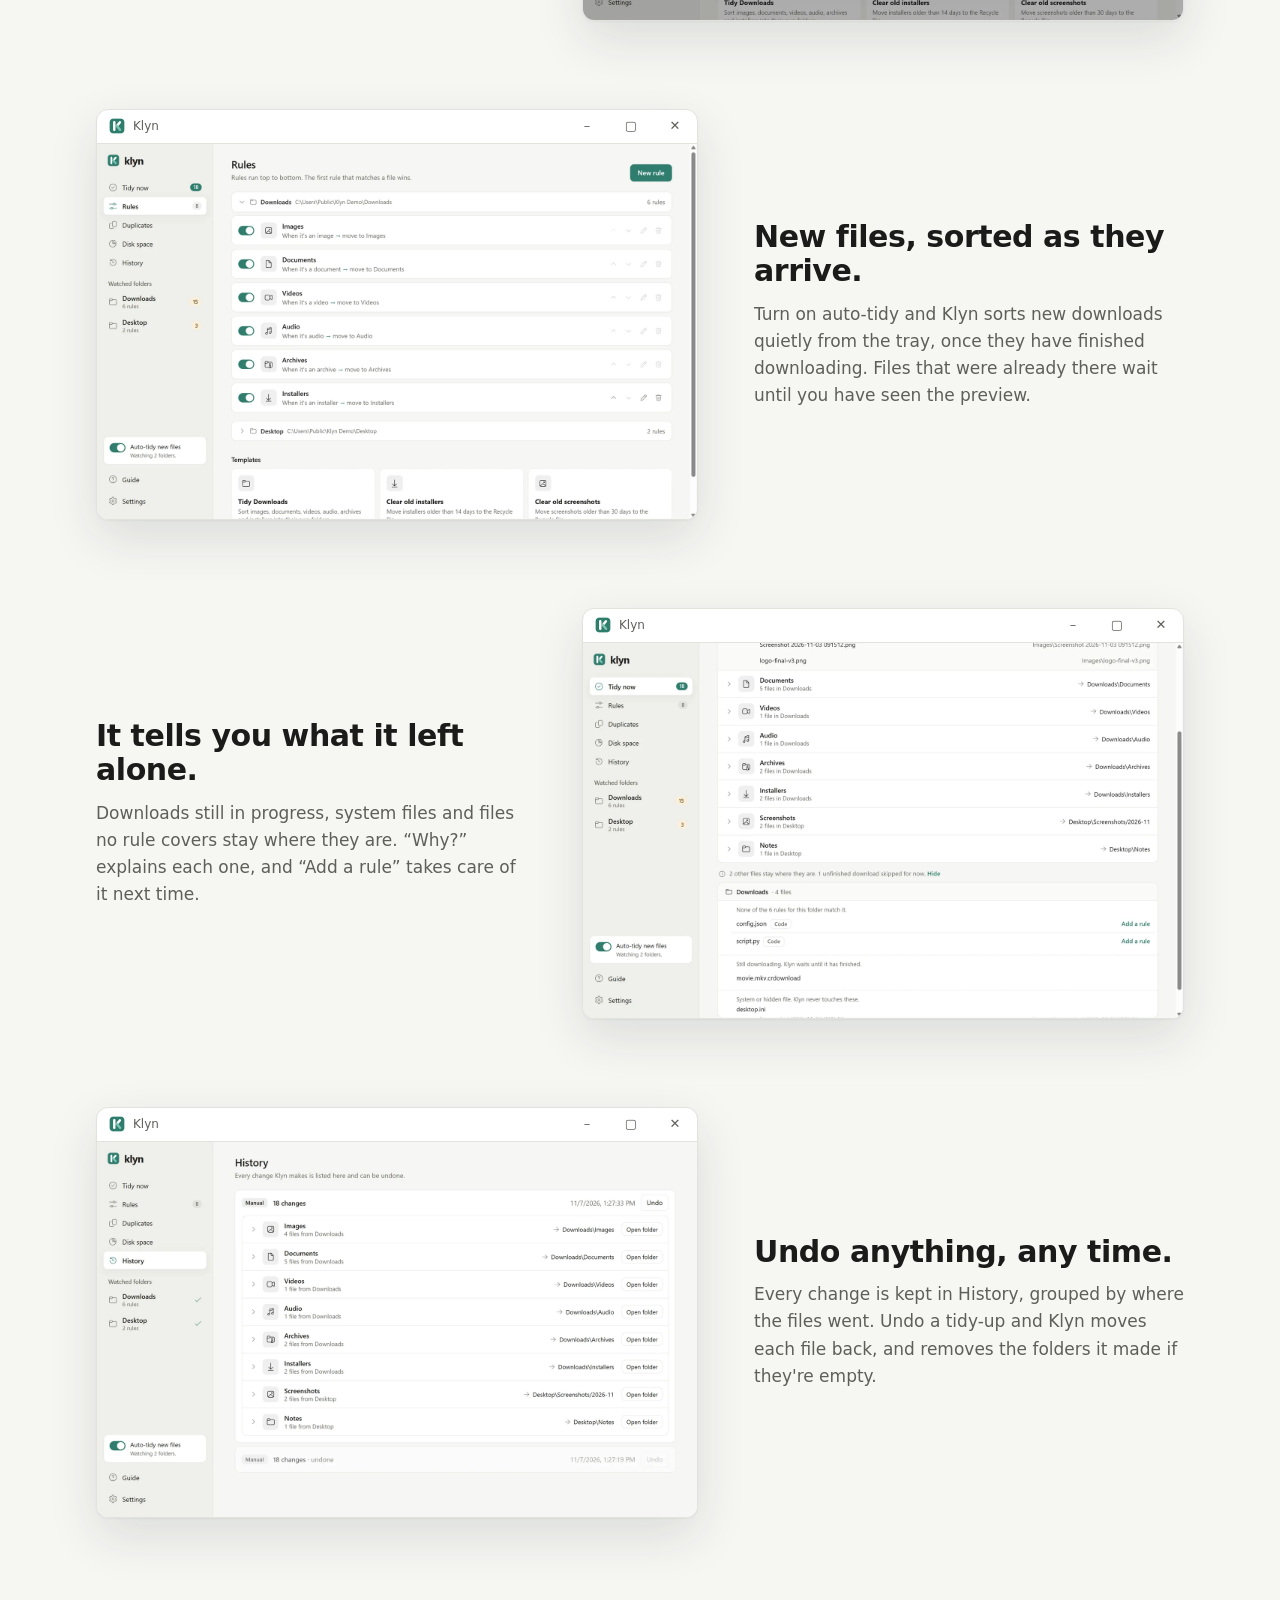
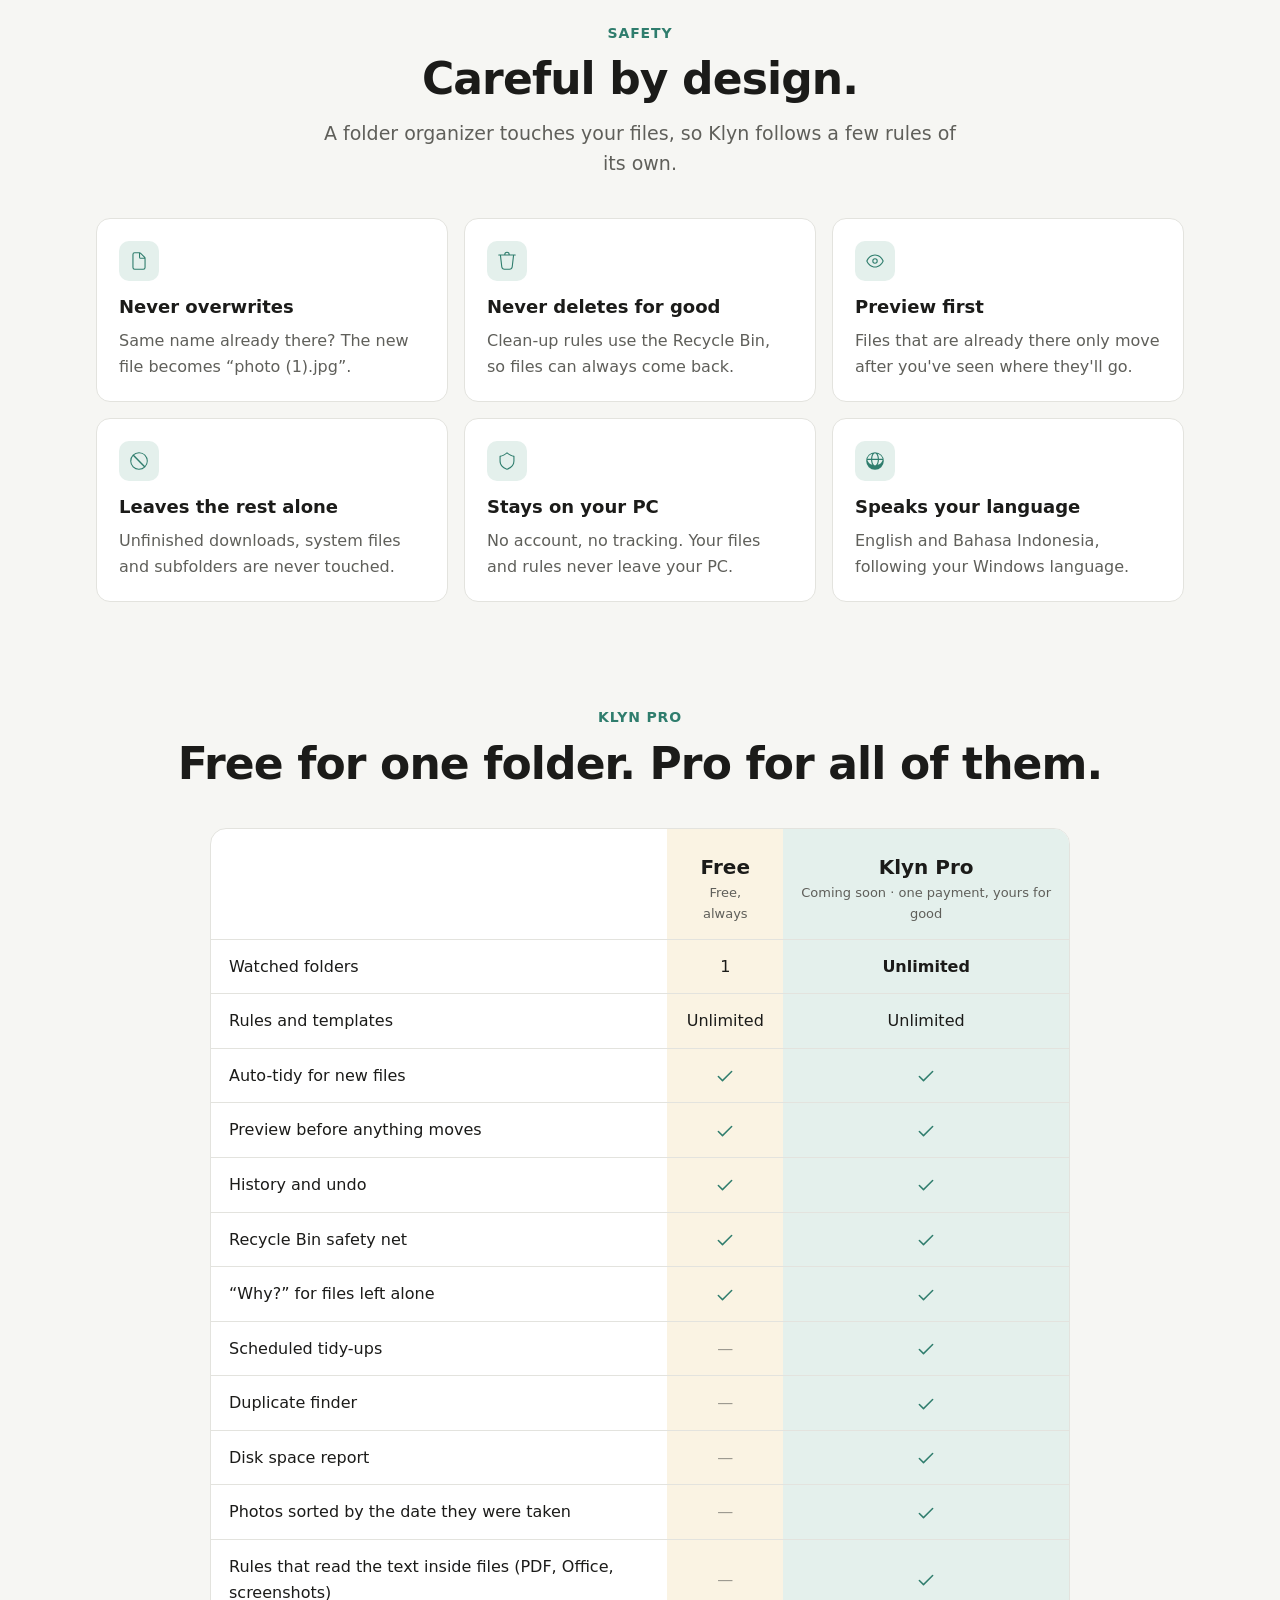
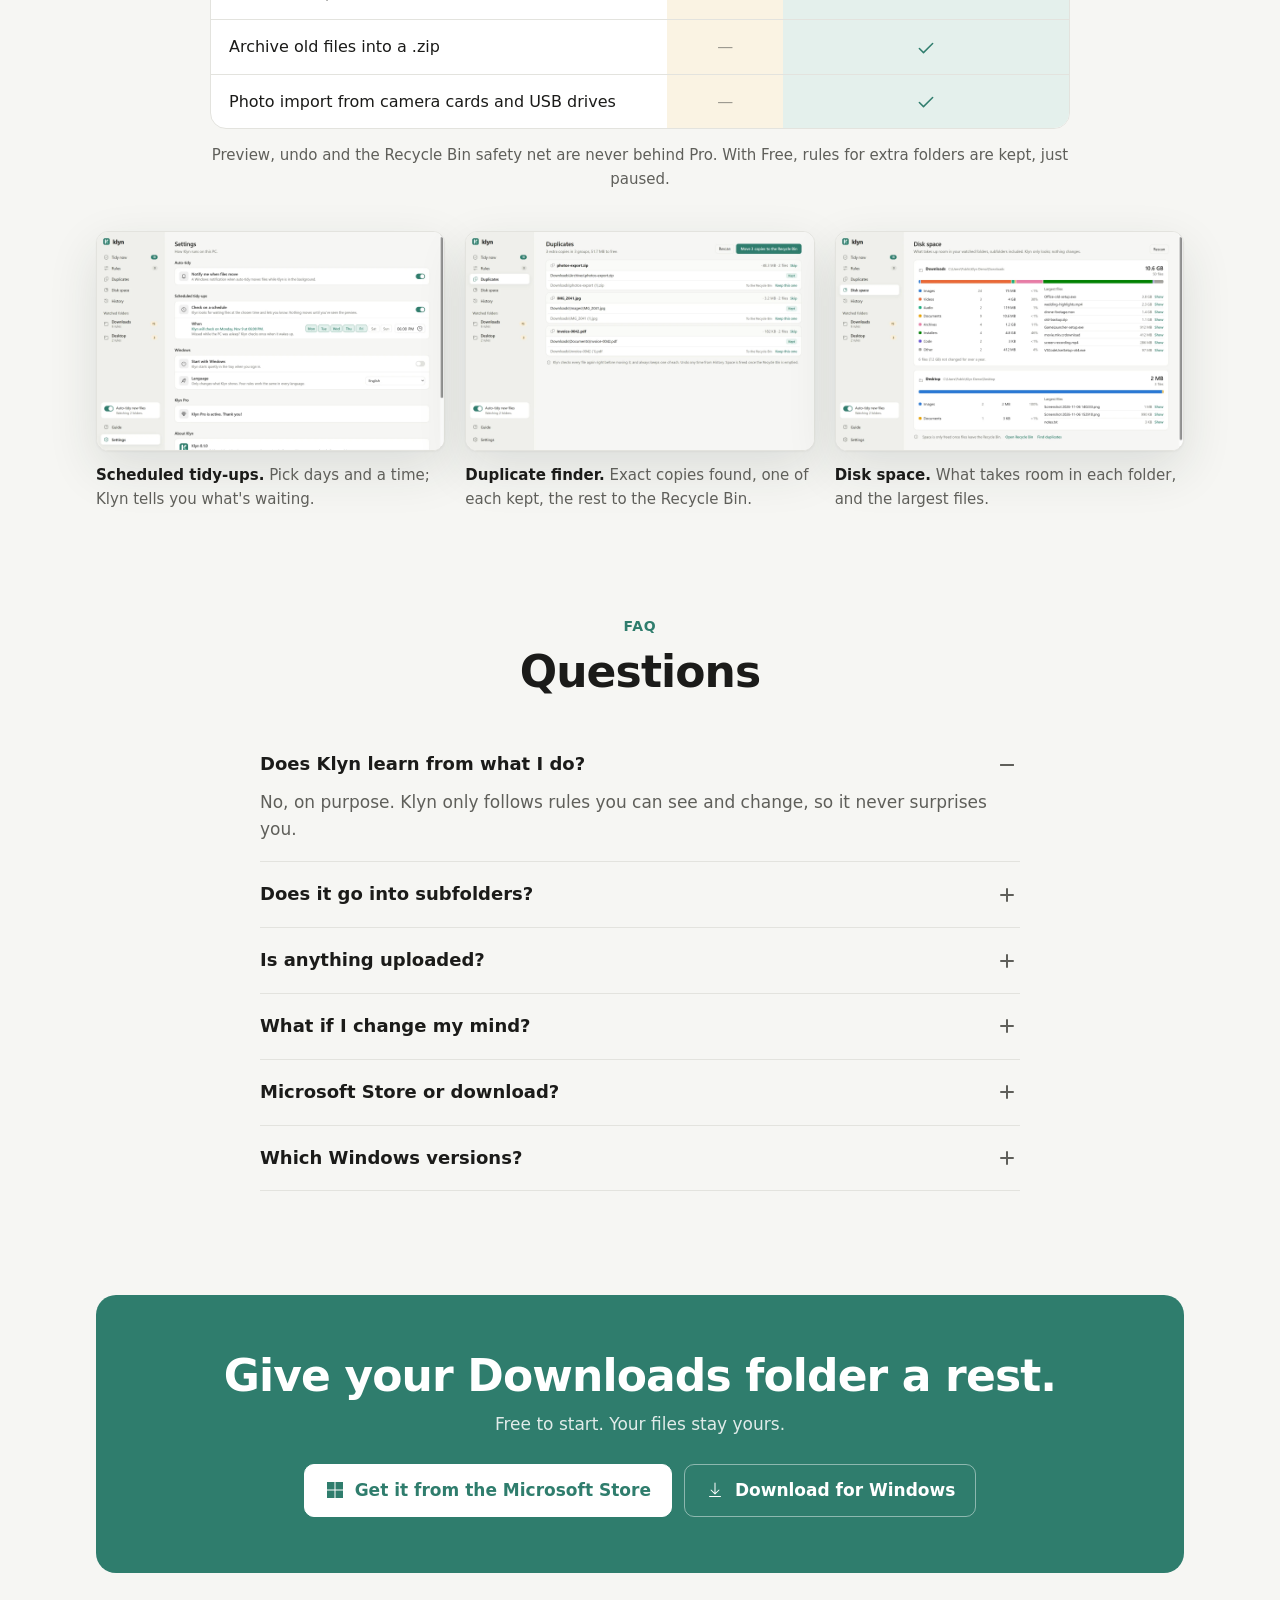
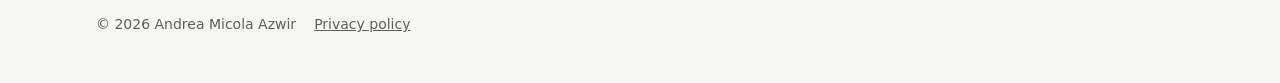
==== commit 19bf530b: "Klyn is live in the Microsoft Store: site leads with the Store button Turn on STORE_LIVE and correct" ====
--- a/index.html
+++ b/index.html
@@ -503,7 +503,7 @@
       </details>
       <details>
         <summary><span class="en">Microsoft Store or download?</span><span class="id">Microsoft Store atau download?</span></summary>
-        <div class="answer"><p><span class="en">Both are the same Klyn. The Microsoft Store version updates itself and is where Klyn Pro will be sold (coming soon). The download is the free version; get the new installer here to update it. Your rules and history carry over either way.</span><span class="id">Keduanya Klyn yang sama. Versi Microsoft Store terupdate sendiri dan nantinya menjadi tempat membeli Klyn Pro (segera hadir). Versi download adalah versi gratis; ambil installer baru di sini untuk update. Aturan dan riwayatmu tetap terbawa.</span></p></div>
+        <div class="answer"><p><span class="en">Both are the same Klyn. The Microsoft Store version updates itself; to update the download, get the new installer here. Klyn Pro (coming soon) will work in both. Your rules and history carry over either way.</span><span class="id">Keduanya Klyn yang sama. Versi Microsoft Store terupdate sendiri; untuk update versi download, ambil installer baru di sini. Klyn Pro (segera hadir) nantinya bisa dipakai di keduanya. Aturan dan riwayatmu tetap terbawa.</span></p></div>
       </details>
       <details>
         <summary><span class="en">Which Windows versions?</span><span class="id">Windows versi berapa?</span></summary>
@@ -537,7 +537,7 @@
 <script>
 (() => {
   // Flip to true once Klyn is live in the Microsoft Store.
-  const STORE_LIVE = false;
+  const STORE_LIVE = true;
 
   const root = document.documentElement;
   const dark = matchMedia("(prefers-color-scheme: dark)");
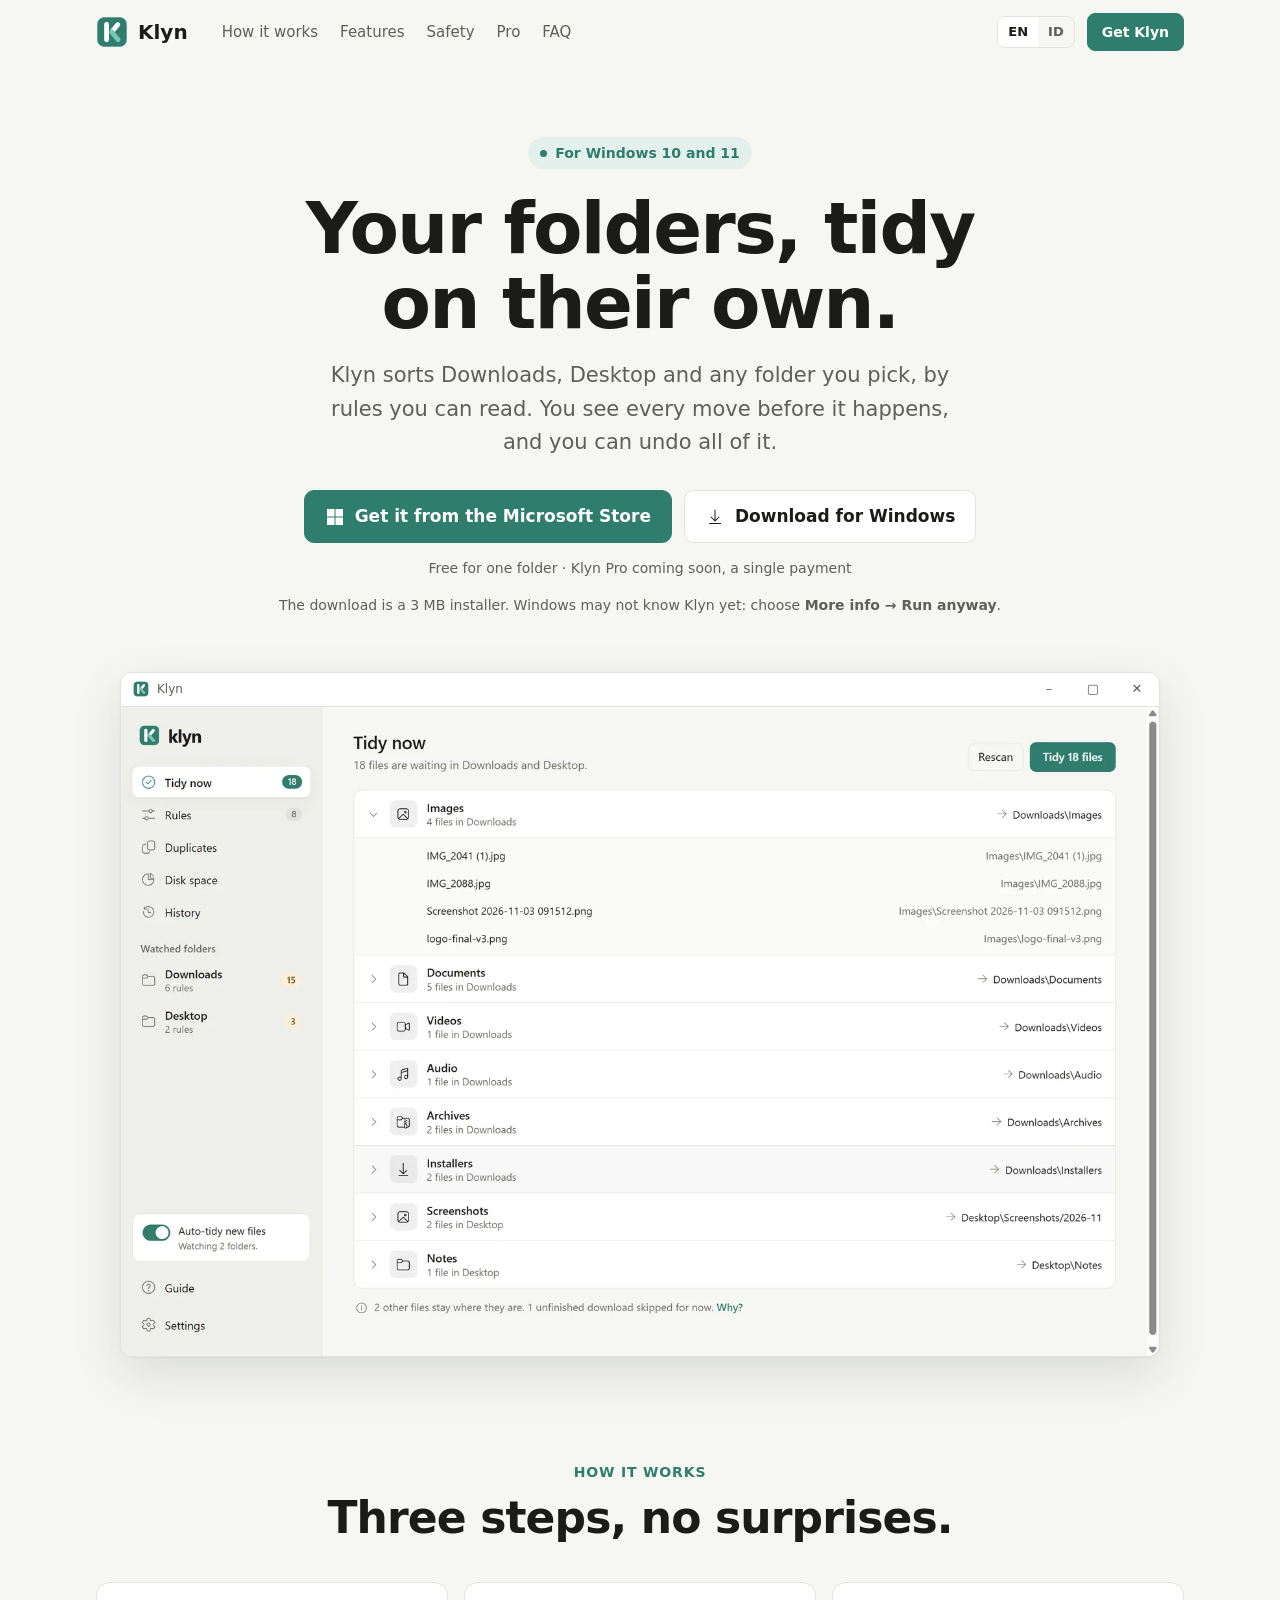
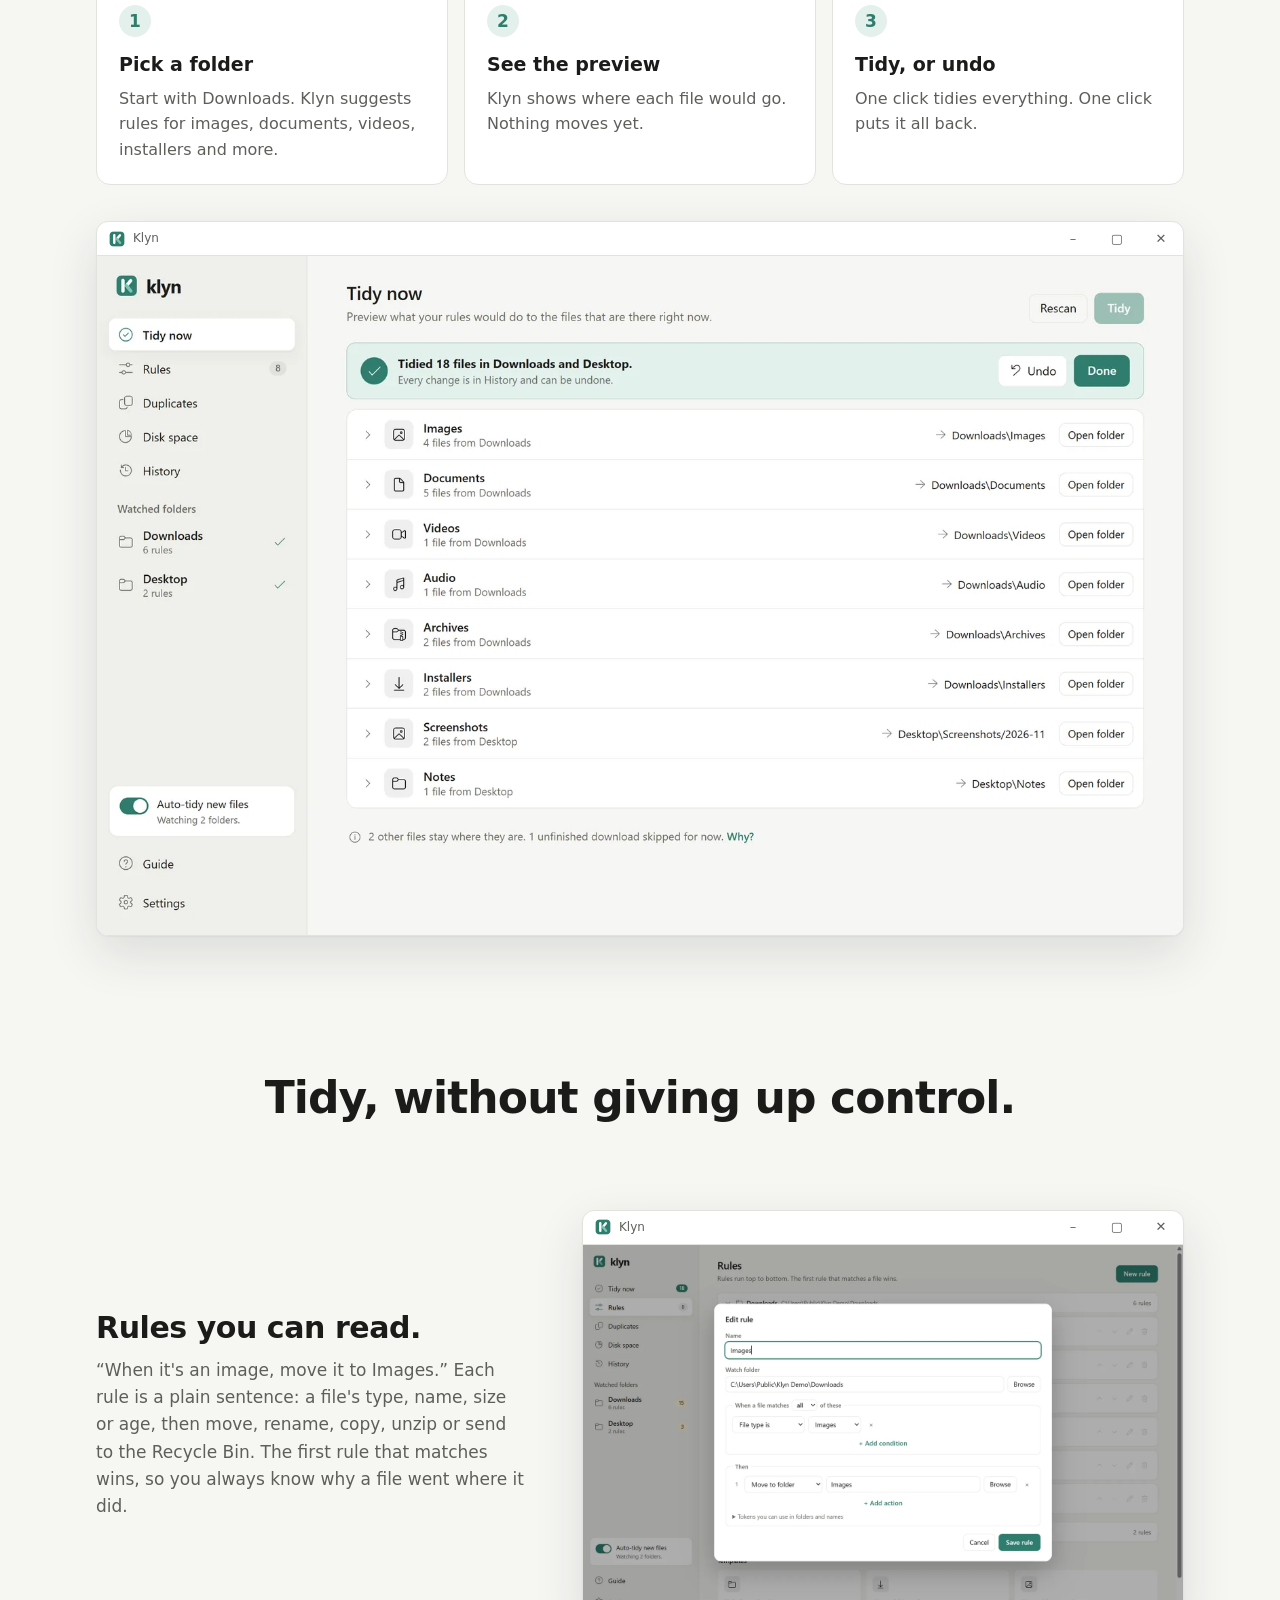
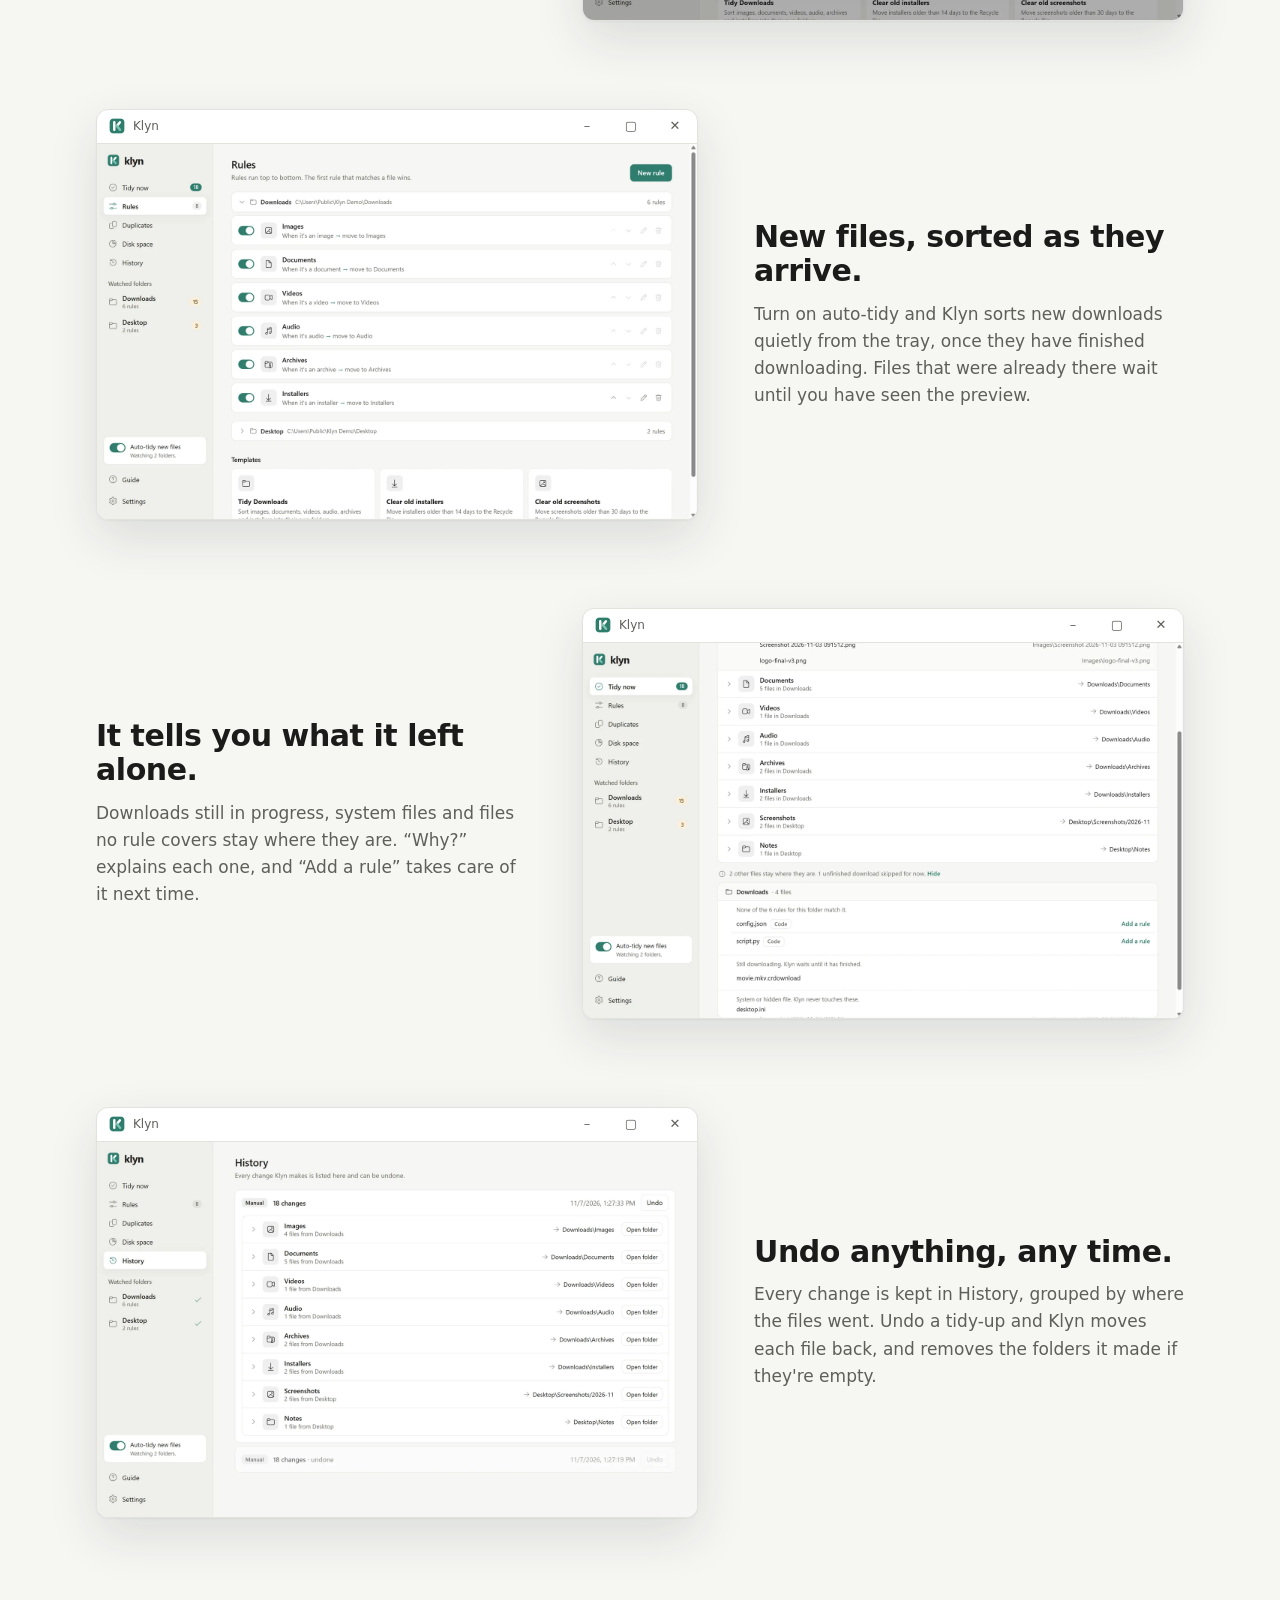
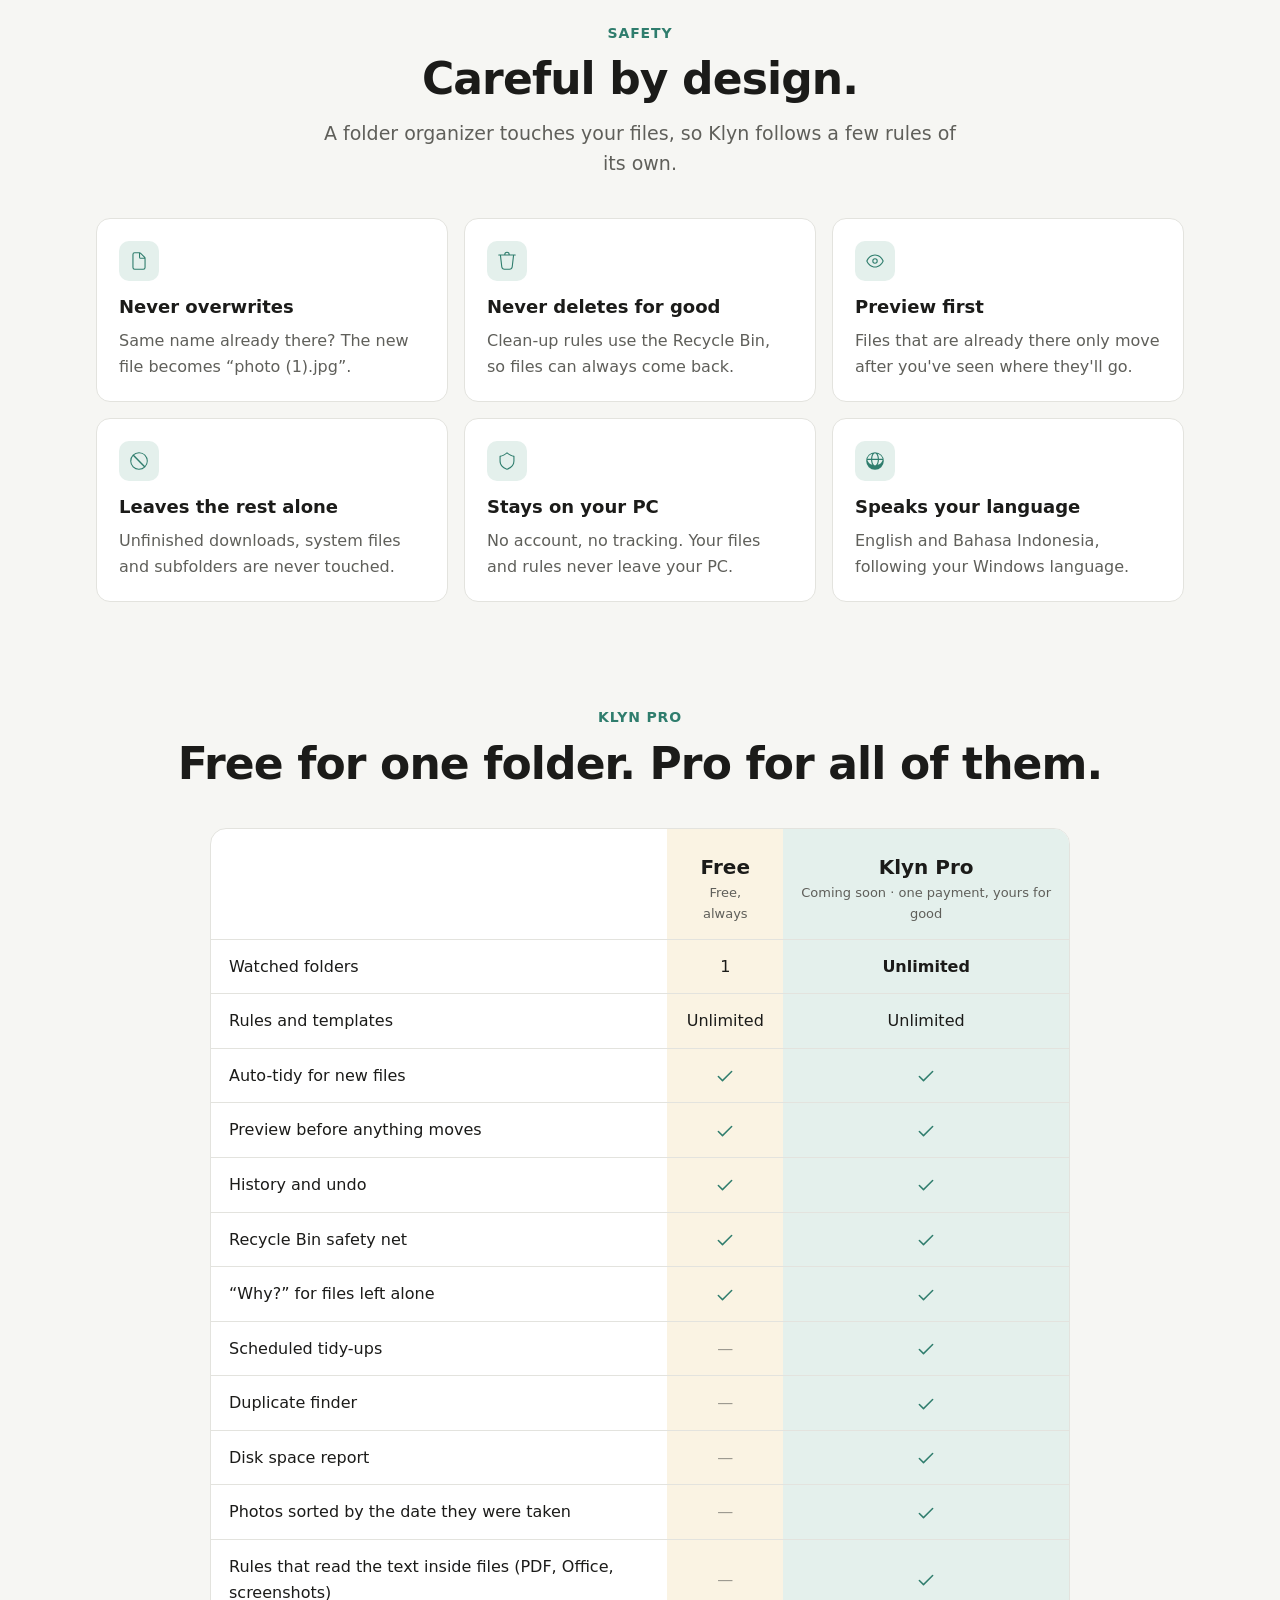
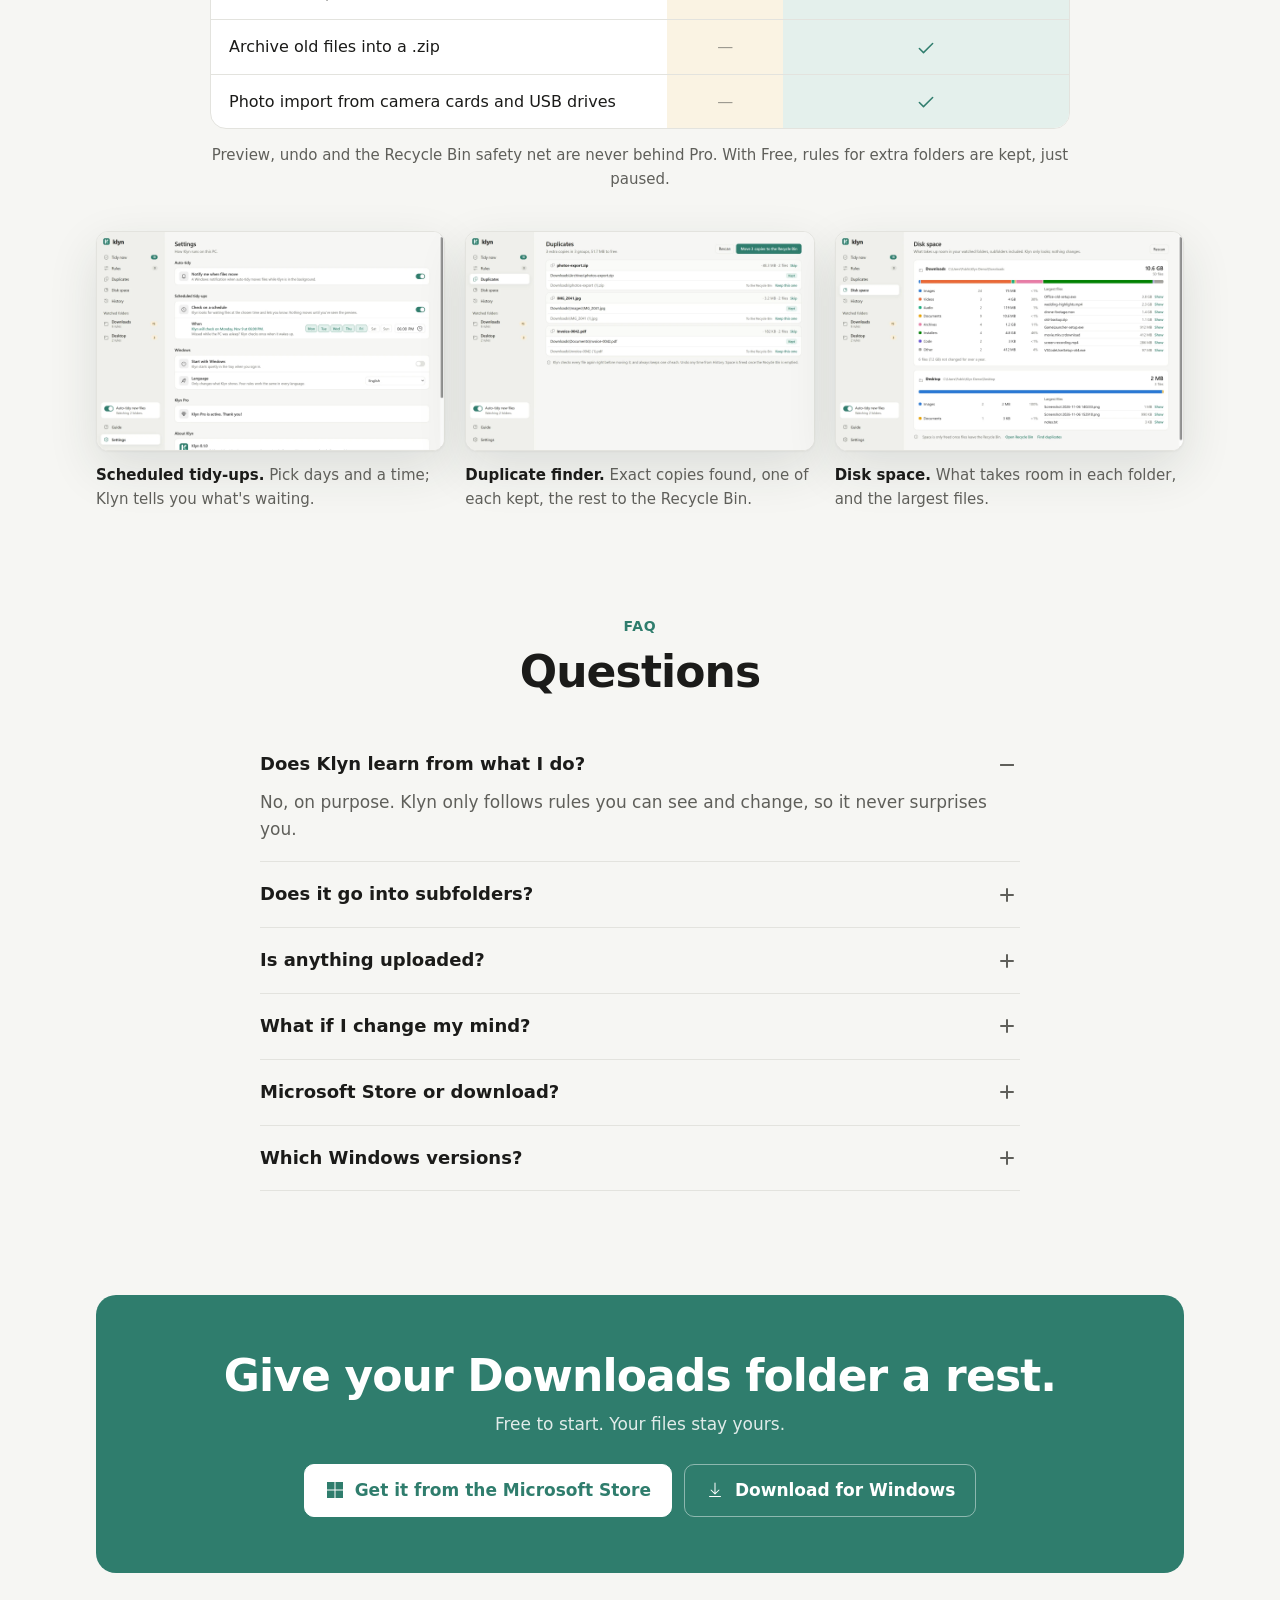
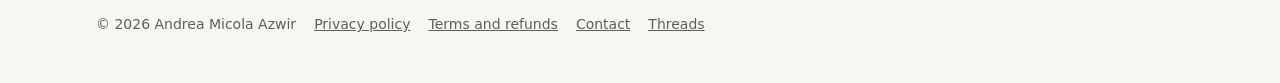
==== commit bfbff25d: "Site: terms, refund policy and contact" ====
--- a/index.html
+++ b/index.html
@@ -314,7 +314,7 @@
       <span class="id">Klyn merapikan Downloads, Desktop, dan folder apa pun yang kamu pilih, dengan aturan yang bisa kamu baca. Kamu melihat setiap perpindahan sebelum terjadi, dan semuanya bisa diurungkan.</span>
     </p>
     <div class="cta" id="get">
-      <a class="btn primary store-btn" href="https://apps.microsoft.com/detail/9PPMQGCJ0SMV">
+      <a class="btn primary store-btn" href="https://apps.microsoft.com/detail/9PPMQGCJ0SMV" target="_blank" rel="noopener">
         <svg viewBox="0 0 20 20" fill="currentColor" aria-hidden="true"><path d="M2 2h7.5v7.5H2zm8.5 0H18v7.5h-7.5zM2 10.5h7.5V18H2zm8.5 0H18V18h-7.5z"/></svg>
         <span class="live-text"><span class="en">Get it from the Microsoft Store</span><span class="id">Dapatkan di Microsoft Store</span></span>
         <span class="soon-text"><span class="en">Coming soon to the Microsoft Store</span><span class="id">Segera hadir di Microsoft Store</span></span>
@@ -516,7 +516,7 @@
     <h2><span class="en">Give your Downloads folder a rest.</span><span class="id">Saatnya folder Downloads-mu rapi.</span></h2>
     <p><span class="en">Free to start. Your files stay yours.</span><span class="id">Gratis untuk mulai. File-mu tetap milikmu.</span></p>
     <div class="cta">
-    <a class="btn primary store-btn" href="https://apps.microsoft.com/detail/9PPMQGCJ0SMV">
+    <a class="btn primary store-btn" href="https://apps.microsoft.com/detail/9PPMQGCJ0SMV" target="_blank" rel="noopener">
       <svg viewBox="0 0 20 20" fill="currentColor" aria-hidden="true"><path d="M2 2h7.5v7.5H2zm8.5 0H18v7.5h-7.5zM2 10.5h7.5V18H2zm8.5 0H18V18h-7.5z"/></svg>
       <span class="live-text"><span class="en">Get it from the Microsoft Store</span><span class="id">Dapatkan di Microsoft Store</span></span>
       <span class="soon-text"><span class="en">Coming soon to the Microsoft Store</span><span class="id">Segera hadir di Microsoft Store</span></span>
@@ -531,6 +531,9 @@
   <footer>
     <span>© 2026 Andrea Micola Azwir</span>
     <a href="privacy/"><span class="en">Privacy policy</span><span class="id">Kebijakan privasi</span></a>
+    <a href="terms/"><span class="en">Terms and refunds</span><span class="id">Syarat dan refund</span></a>
+    <a href="terms/#contact"><span class="en">Contact</span><span class="id">Kontak</span></a>
+    <a href="https://www.threads.com/@andreamicolaazwir">Threads</a>
   </footer>
 </main>
 
@@ -670,5 +673,7 @@
   addEventListener("scroll", () => bar.classList.toggle("scrolled", scrollY > 8), { passive: true });
 })();
 </script>
+<!-- Cloudflare Web Analytics: counts visits, no cookies (see /privacy/). Not on /pro/, whose URL carries a buyer's claim. -->
+<script defer src='https://static.cloudflareinsights.com/beacon.min.js' data-cf-beacon='{"token": "c2927adb3f8b46b29a2fca97b4f74ce2"}'></script>
 </body>
 </html>
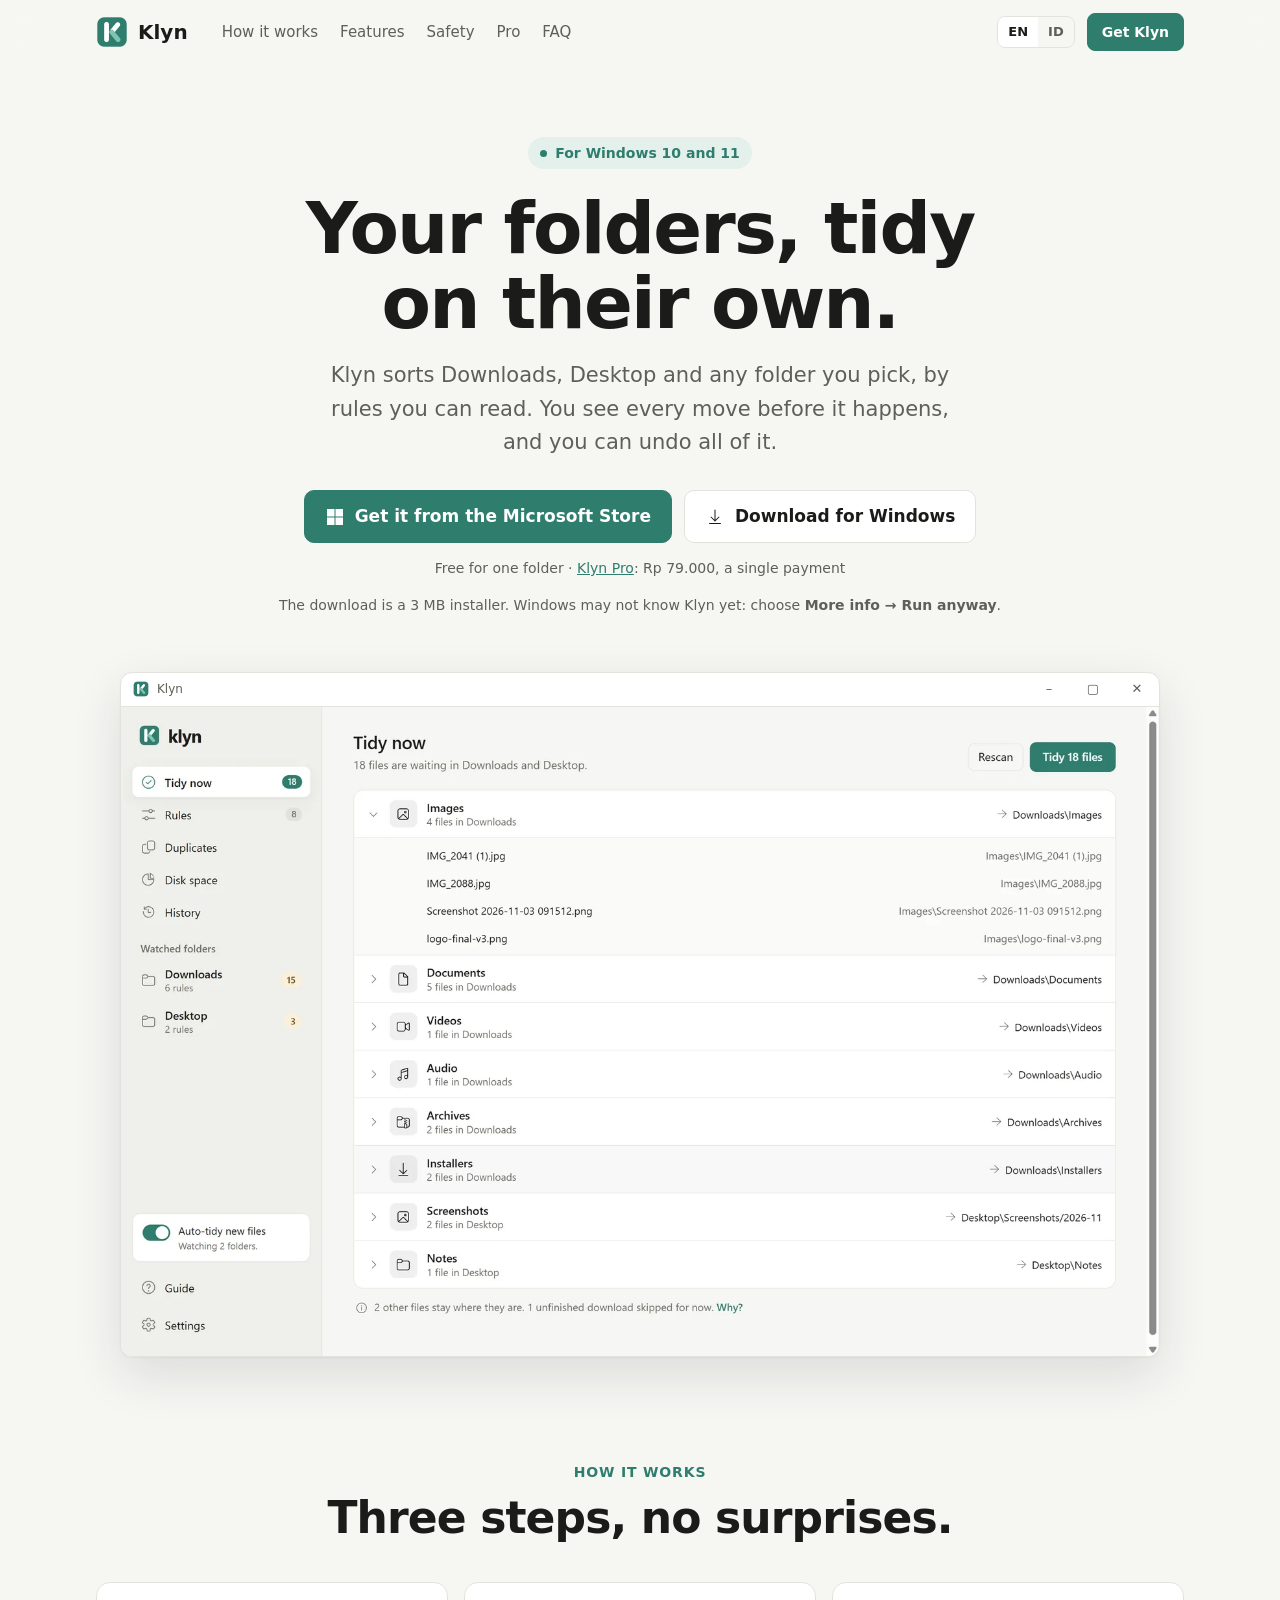
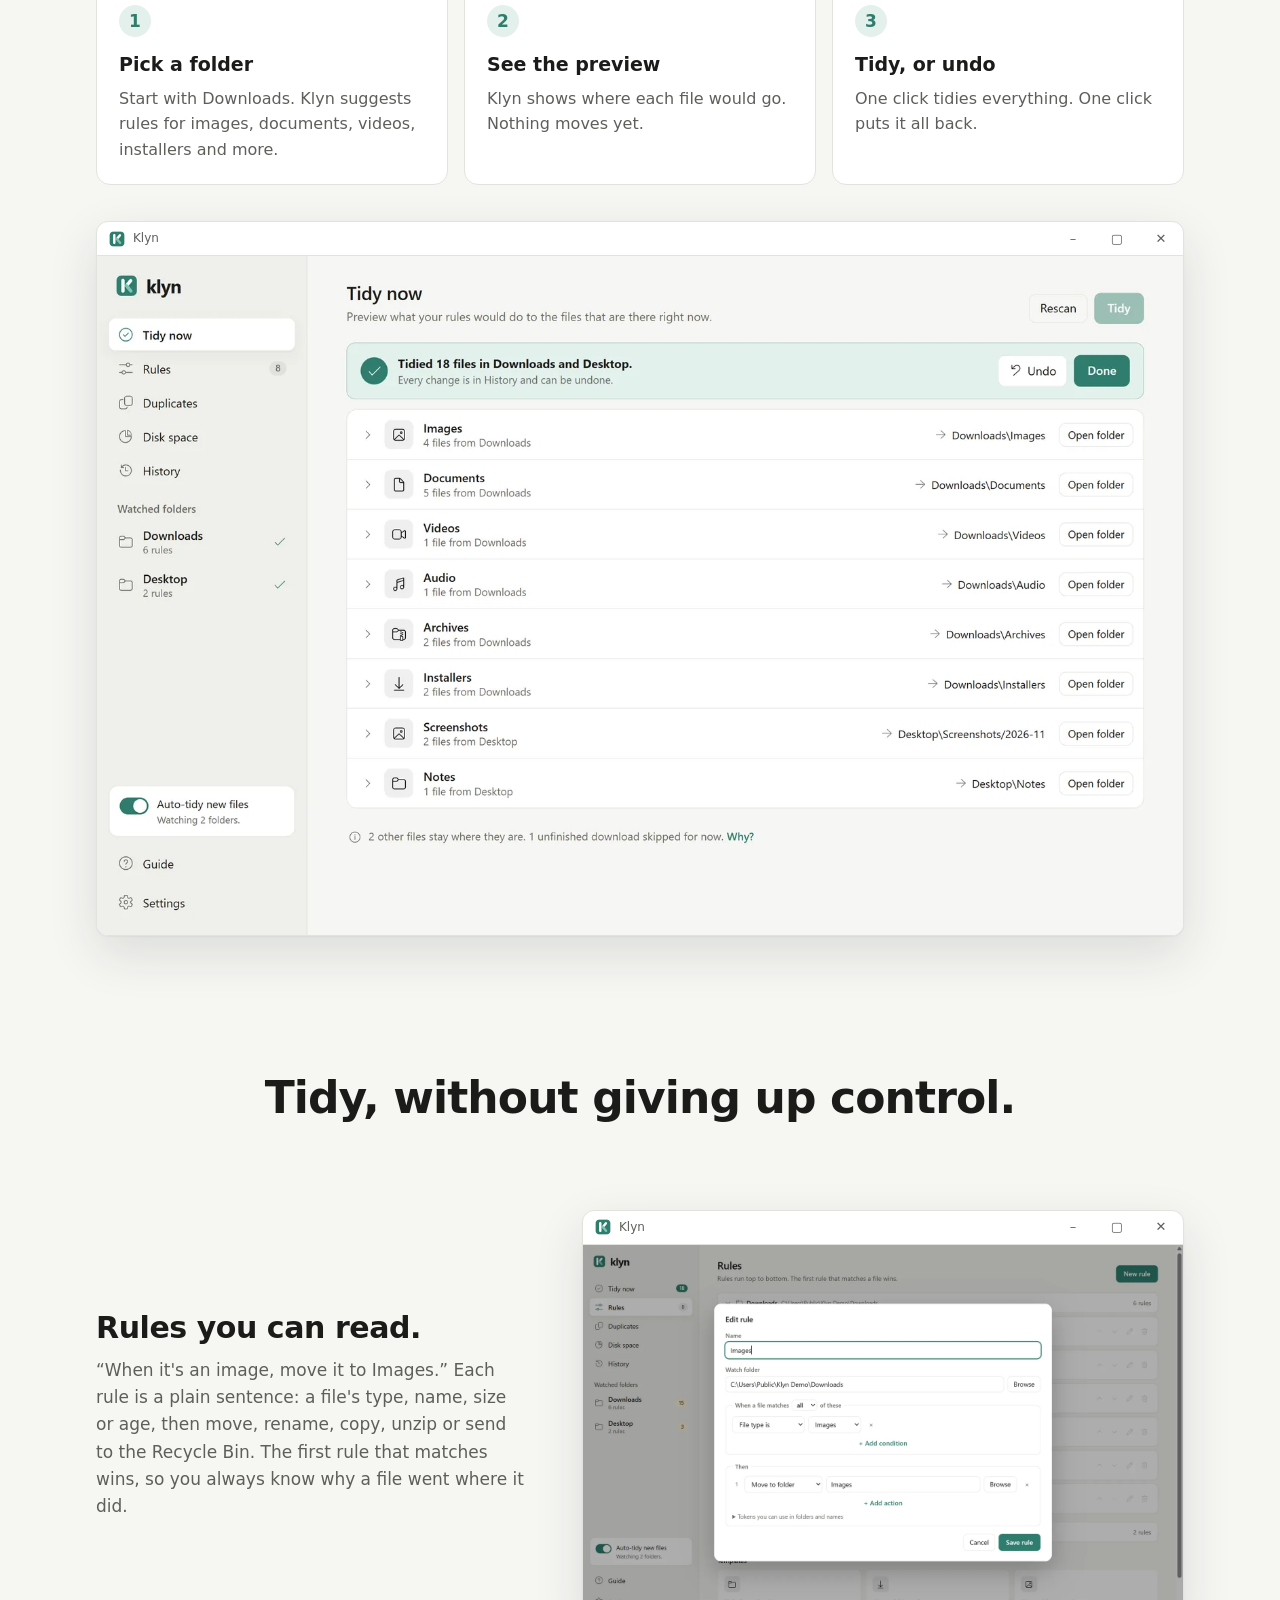
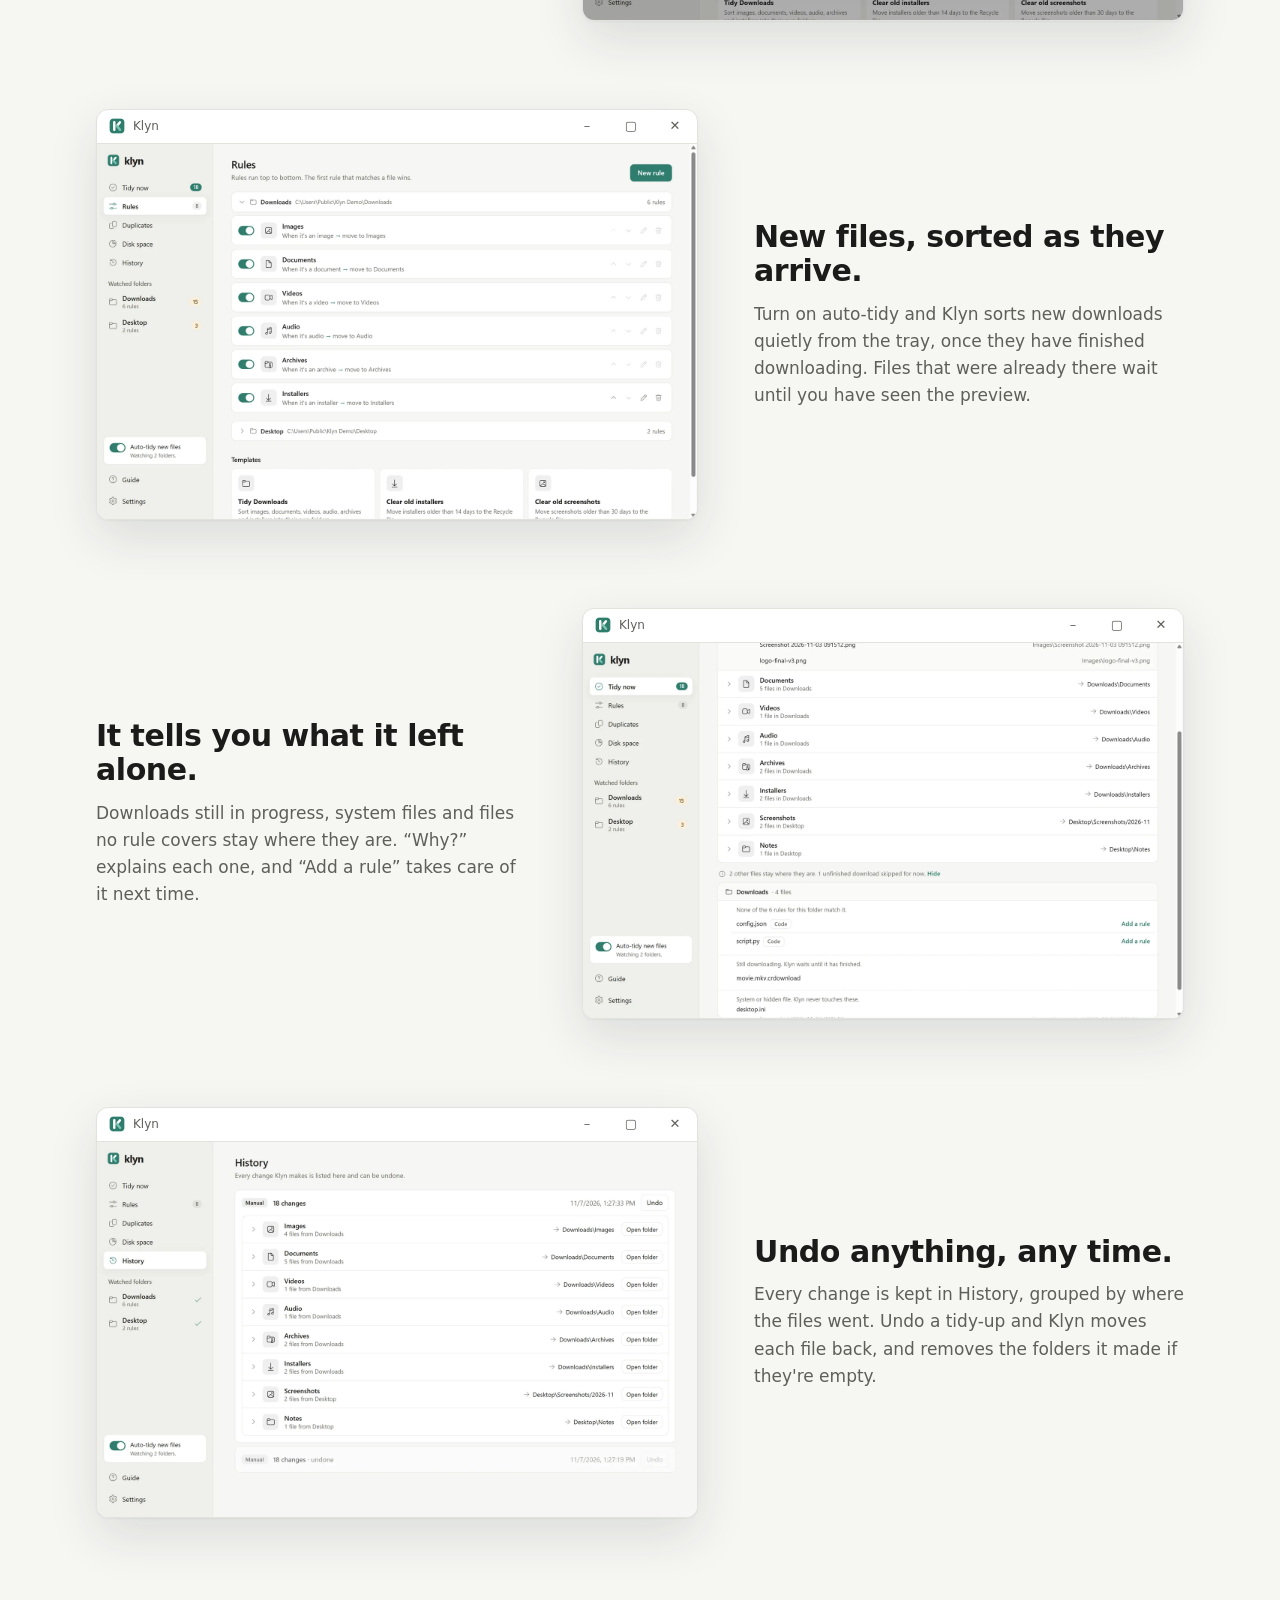
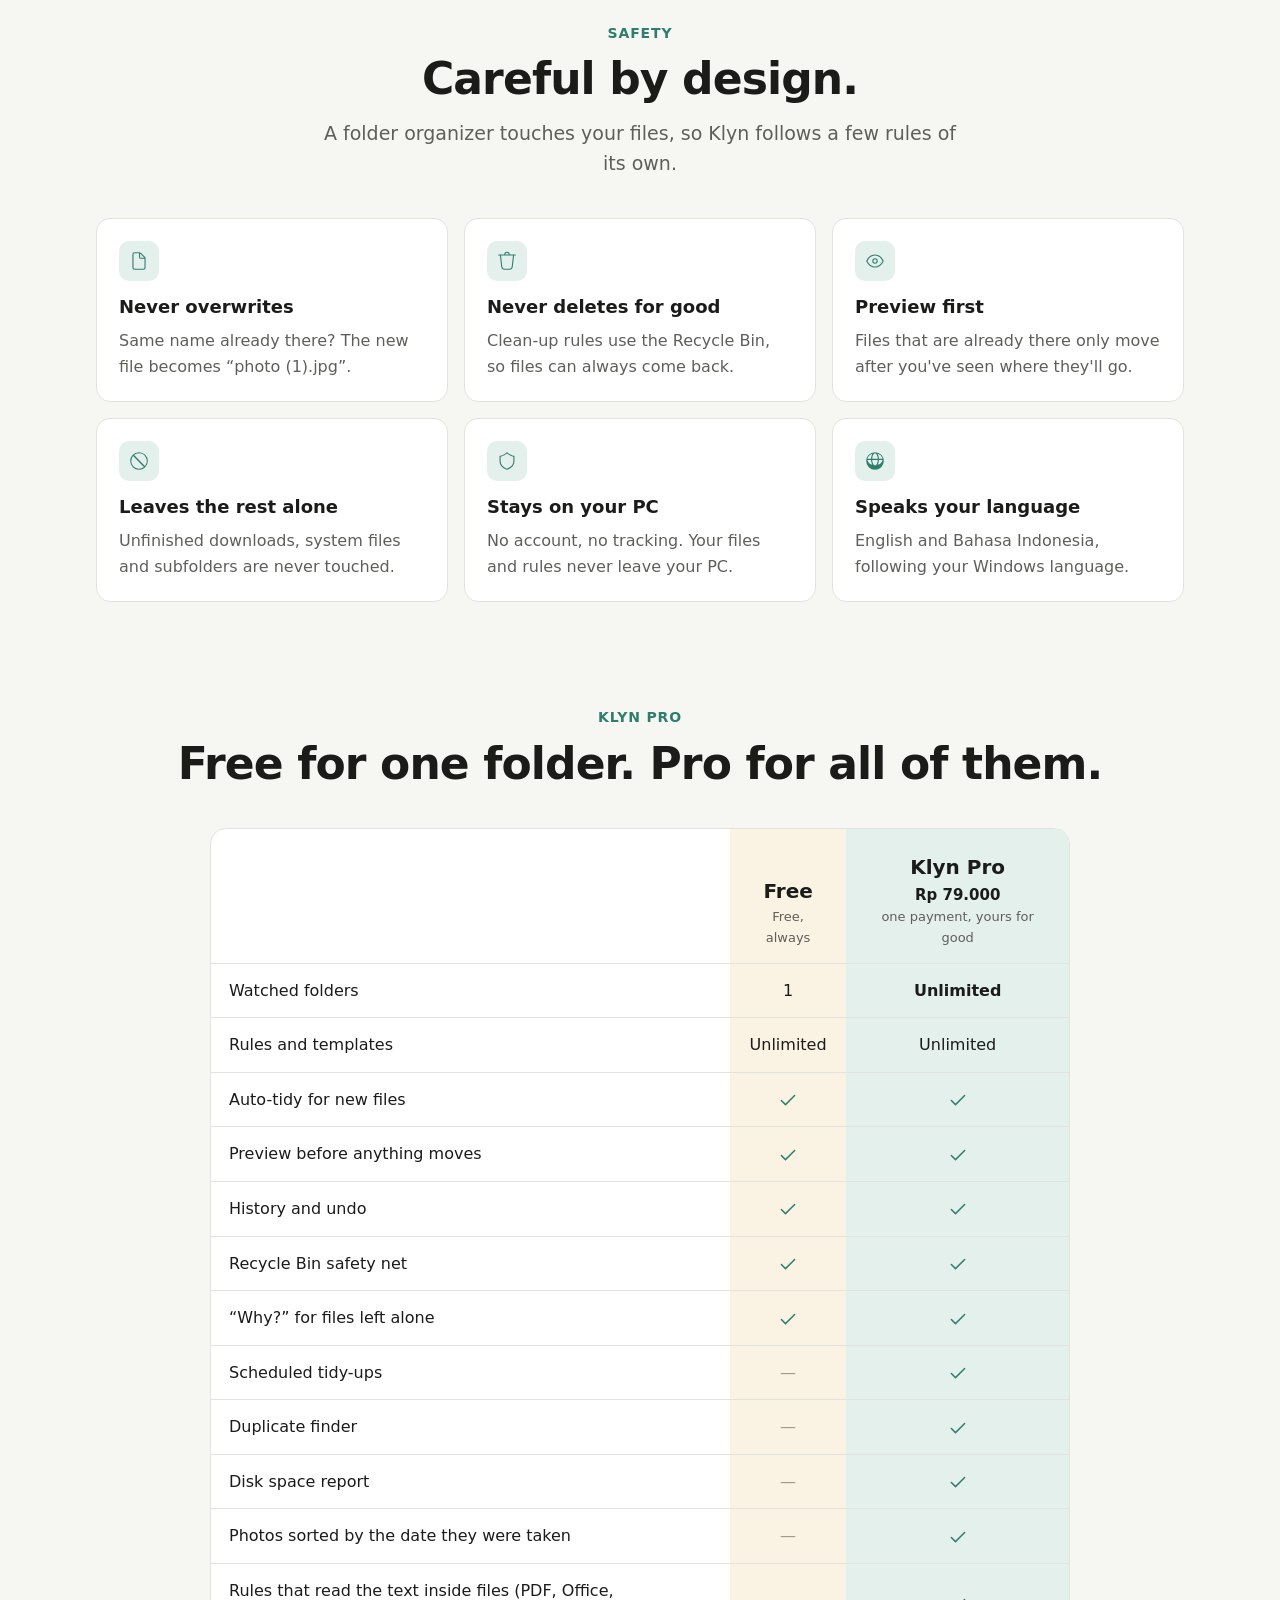
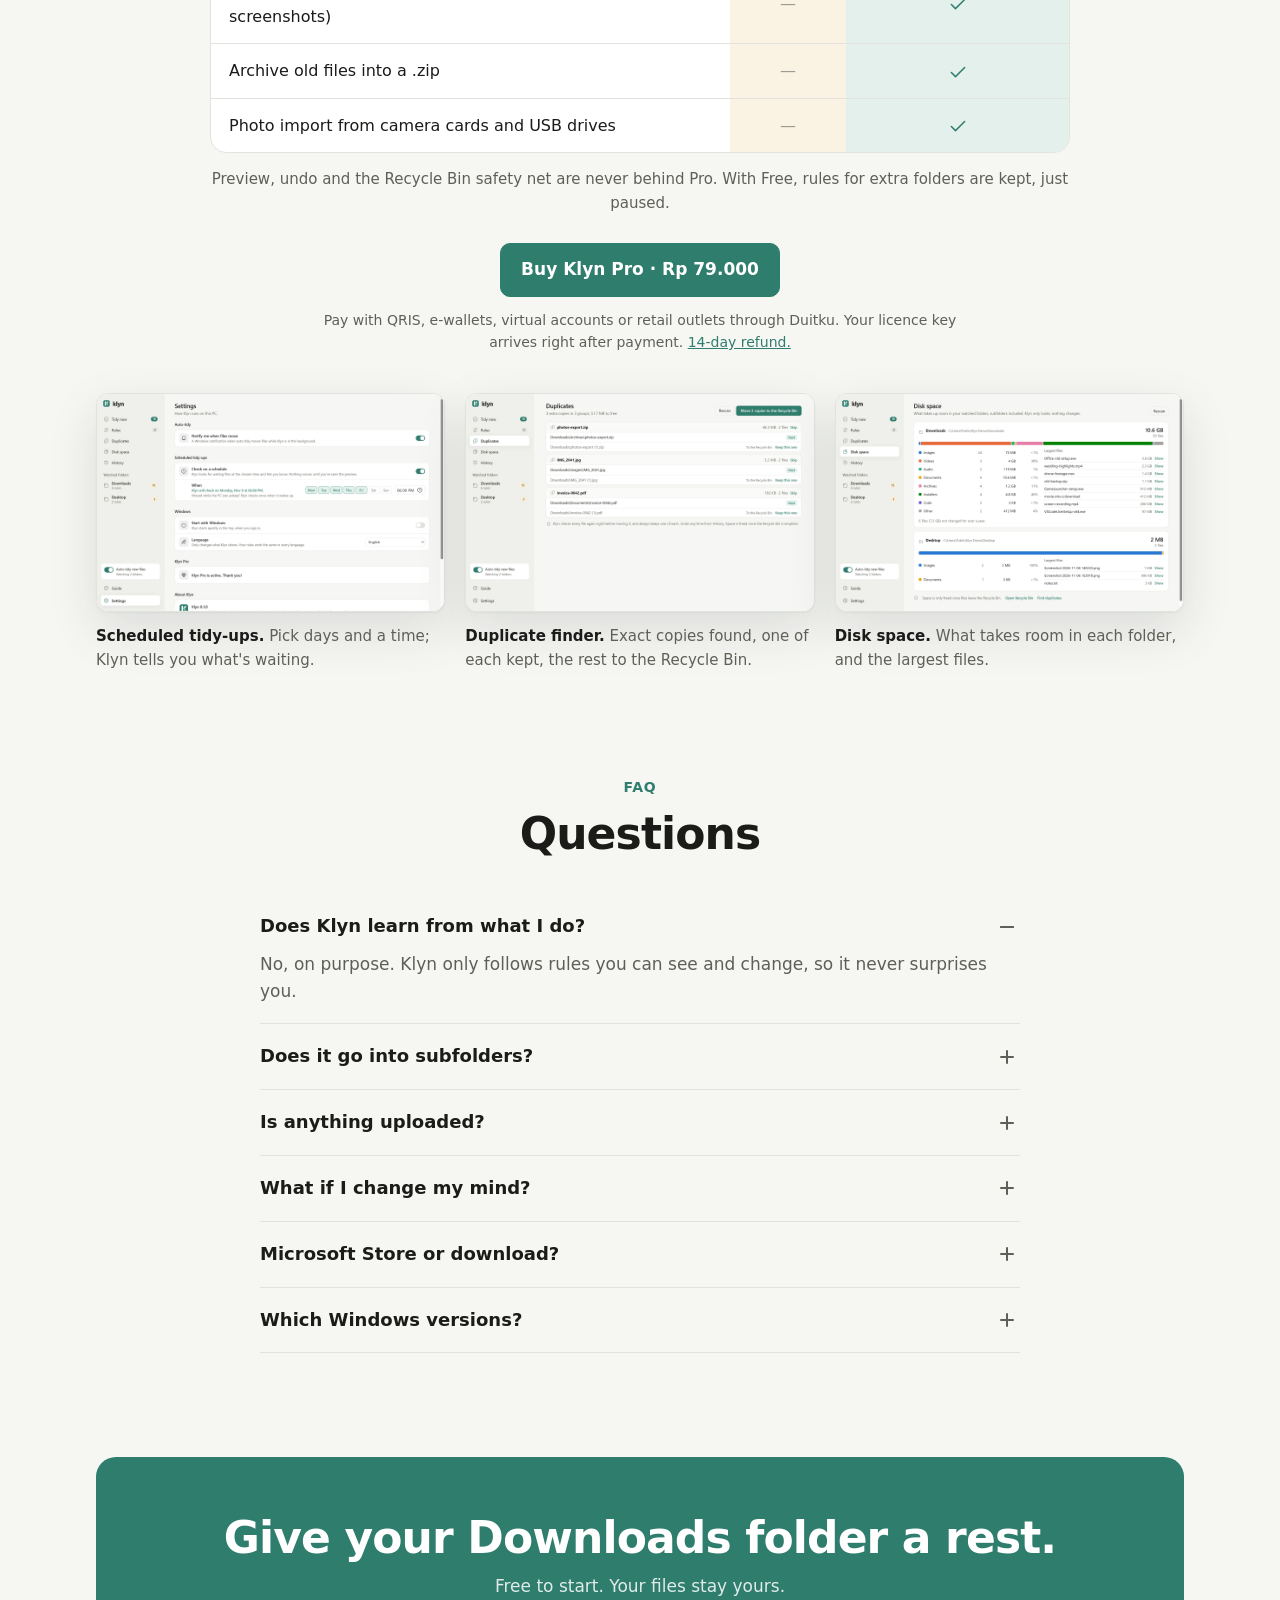
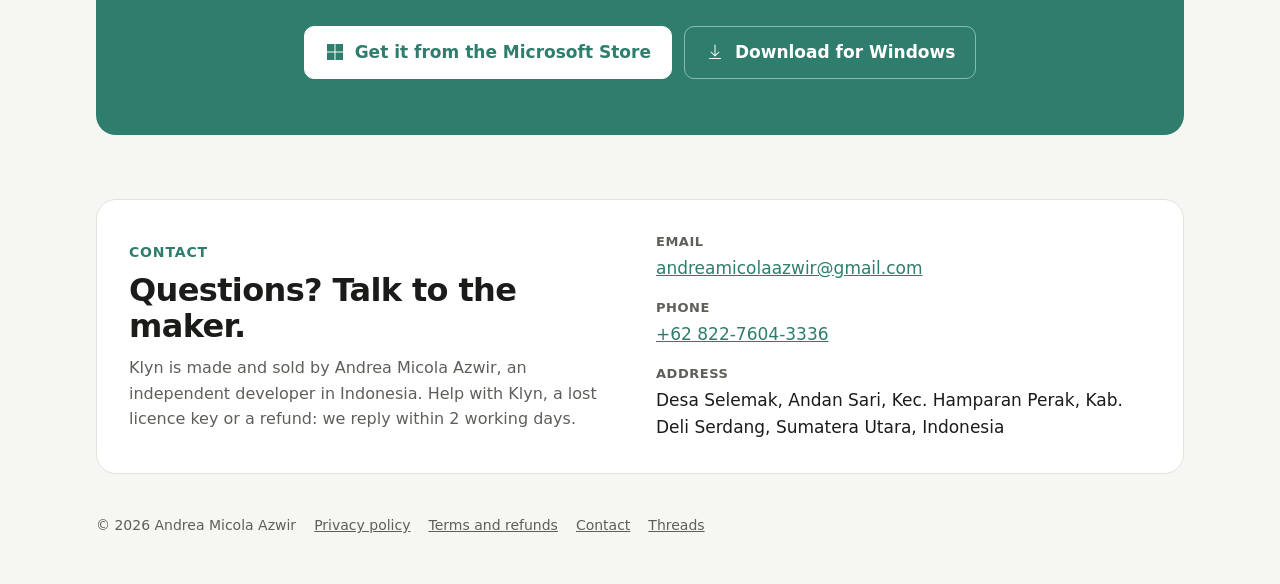
==== commit 96f4b2db: "Site shop for Duitku's review: price, contact, checkout and a sandbox Worker - Home page: Rp 79.000 " ====
--- a/index.html
+++ b/index.html
@@ -277,6 +277,26 @@
      sentence above them still in view. */
   #get { scroll-margin-top: 200px; }
   @media (max-width: 600px) { .cta .btn { width: 100%; justify-content: center; } }
+  .compare .plan-cost { display: block; font-size: 15px; font-weight: 700; color: var(--ink); }
+  .buy { margin: 28px auto 0; max-width: 640px; }
+  .buy .fine { margin-top: 12px; }
+  .contact {
+    margin-top: 64px;
+    padding: 32px;
+    border-radius: 20px;
+    background: var(--panel);
+    border: 1px solid var(--line);
+    display: grid;
+    grid-template-columns: 1fr 1fr;
+    gap: 32px;
+    align-items: center;
+  }
+  .contact h2 { font-size: clamp(26px, 3vw, 32px); line-height: 1.15; margin: 8px 0 10px; }
+  .contact .sub { font-size: 16px; }
+  .contact-list { margin: 0; display: grid; gap: 16px; }
+  .contact-list dt { color: var(--muted); font-size: 13px; font-weight: 600; letter-spacing: 0.04em; text-transform: uppercase; }
+  .contact-list dd { margin: 2px 0 0; font-size: 17px; overflow-wrap: anywhere; }
+  @media (max-width: 820px) { .contact { grid-template-columns: 1fr; padding: 24px 20px; gap: 20px; } }
   footer { padding: 40px 0 48px; color: var(--muted); font-size: 14px; display: flex; gap: 18px; flex-wrap: wrap; }
   footer a { color: var(--muted); }
 </style>
@@ -324,7 +344,7 @@
         <span class="en">Download for Windows</span><span class="id">Download untuk Windows</span>
       </a>
     </div>
-    <p class="fine"><span class="en">Free for one folder · Klyn Pro coming soon, a single payment</span><span class="id">Gratis untuk satu folder · Klyn Pro segera hadir, cukup sekali bayar</span></p>
+    <p class="fine"><span class="en">Free for one folder · <a href="buy/">Klyn Pro</a>: Rp 79.000, a single payment</span><span class="id">Gratis untuk satu folder · <a href="buy/">Klyn Pro</a>: Rp 79.000, cukup sekali bayar</span></p>
     <p class="fine dl-note"><span class="en">The download is a 3 MB installer. Windows may not know Klyn yet: choose <b>More info → Run anyway</b>.</span><span class="id">Download-nya installer 3 MB. Windows mungkin belum mengenal Klyn: pilih <b>More info → Run anyway</b>.</span></p>
     <div class="hero-shot win">
       <div class="win-bar" aria-hidden="true"><img src="klyn.png" alt="">Klyn<span class="ctl"><span>–</span><span>▢</span><span>✕</span></span></div>
@@ -441,7 +461,7 @@
         <tr>
           <td></td>
           <th scope="col"><span class="plan-name"><span class="en">Free</span><span class="id">Gratis</span></span><span class="plan-price"><span class="en">Free, always</span><span class="id">Gratis, selamanya</span></span></th>
-          <th scope="col" class="pro-col"><span class="plan-name">Klyn Pro</span><span class="plan-price"><span class="en">Coming soon · one payment, yours for good</span><span class="id">Segera hadir · bayar sekali, milik selamanya</span></span></th>
+          <th scope="col" class="pro-col"><span class="plan-name">Klyn Pro</span><span class="plan-price"><b class="plan-cost">Rp 79.000</b><span class="en">one payment, yours for good</span><span class="id">bayar sekali, milik selamanya</span></span></th>
         </tr>
       </thead>
       <tbody>
@@ -463,6 +483,12 @@
     </table>
     </div>
     <p class="compare-note"><span class="en">Preview, undo and the Recycle Bin safety net are never behind Pro. With Free, rules for extra folders are kept, just paused.</span><span class="id">Pratinjau, urungkan, dan pengaman Recycle Bin tidak pernah dikunci di Pro. Di versi gratis, aturan untuk folder tambahan tetap disimpan, hanya diistirahatkan.</span></p>
+    <div class="buy">
+      <a class="btn primary" href="buy/">
+        <span class="en">Buy Klyn Pro · Rp 79.000</span><span class="id">Beli Klyn Pro · Rp 79.000</span>
+      </a>
+      <p class="fine"><span class="en">Pay with QRIS, e-wallets, virtual accounts or retail outlets through Duitku. Your licence key arrives right after payment. <a href="terms/#refund">14-day refund.</a></span><span class="id">Bayar dengan QRIS, e-wallet, virtual account, atau gerai retail lewat Duitku. Kode lisensimu langsung diberikan setelah pembayaran. <a href="terms/#refund-id">Refund 14 hari.</a></span></p>
+    </div>
     <div class="shots" style="text-align:left">
       <figure>
         <div class="win"><img data-shot="settings" src="img/en-settings.webp" width="1600" height="1000" loading="lazy" alt="Settings: check on a schedule on weekdays at 6:00 PM."></div>
@@ -528,11 +554,24 @@
     </div>
   </div>
 
+  <section id="contact" class="contact">
+    <div>
+      <div class="kicker"><span class="en">Contact</span><span class="id">Kontak</span></div>
+      <h2><span class="en">Questions? Talk to the maker.</span><span class="id">Ada pertanyaan? Langsung ke pembuatnya.</span></h2>
+      <p class="sub"><span class="en">Klyn is made and sold by Andrea Micola Azwir, an independent developer in Indonesia. Help with Klyn, a lost licence key or a refund: we reply within 2 working days.</span><span class="id">Klyn dibuat dan dijual oleh Andrea Micola Azwir, developer perorangan di Indonesia. Bantuan soal Klyn, kode lisensi yang hilang, atau refund: kami balas dalam 2 hari kerja.</span></p>
+    </div>
+    <dl class="contact-list">
+      <div><dt>Email</dt><dd><a href="mailto:andreamicolaazwir@gmail.com">andreamicolaazwir@gmail.com</a></dd></div>
+      <div><dt><span class="en">Phone</span><span class="id">Telepon</span></dt><dd><a href="tel:+6282276043336">+62 822-7604-3336</a></dd></div>
+      <div><dt><span class="en">Address</span><span class="id">Alamat</span></dt><dd>Desa Selemak, Andan Sari, Kec. Hamparan Perak, Kab. Deli Serdang, Sumatera Utara, Indonesia</dd></div>
+    </dl>
+  </section>
+
   <footer>
     <span>© 2026 Andrea Micola Azwir</span>
     <a href="privacy/"><span class="en">Privacy policy</span><span class="id">Kebijakan privasi</span></a>
     <a href="terms/"><span class="en">Terms and refunds</span><span class="id">Syarat dan refund</span></a>
-    <a href="terms/#contact"><span class="en">Contact</span><span class="id">Kontak</span></a>
+    <a href="#contact"><span class="en">Contact</span><span class="id">Kontak</span></a>
     <a href="https://www.threads.com/@andreamicolaazwir">Threads</a>
   </footer>
 </main>
@@ -598,7 +637,7 @@
   // Reveal on scroll; items in one grid come in one after another.
   if (!calm && "IntersectionObserver" in window) {
     const items = document.querySelectorAll(
-      ".hero-shot, section .kicker, section h2, section .sub, .step, #how > .win, .row .text, .row .win, .card, .compare-wrap, .compare-note, .shots figure, .faq details, .end",
+      ".hero-shot, section .kicker, section h2, section .sub, .step, #how > .win, .row .text, .row .win, .card, .compare-wrap, .compare-note, .buy, .shots figure, .faq details, .end, .contact",
     );
     const seen = new IntersectionObserver(
       (entries) =>
